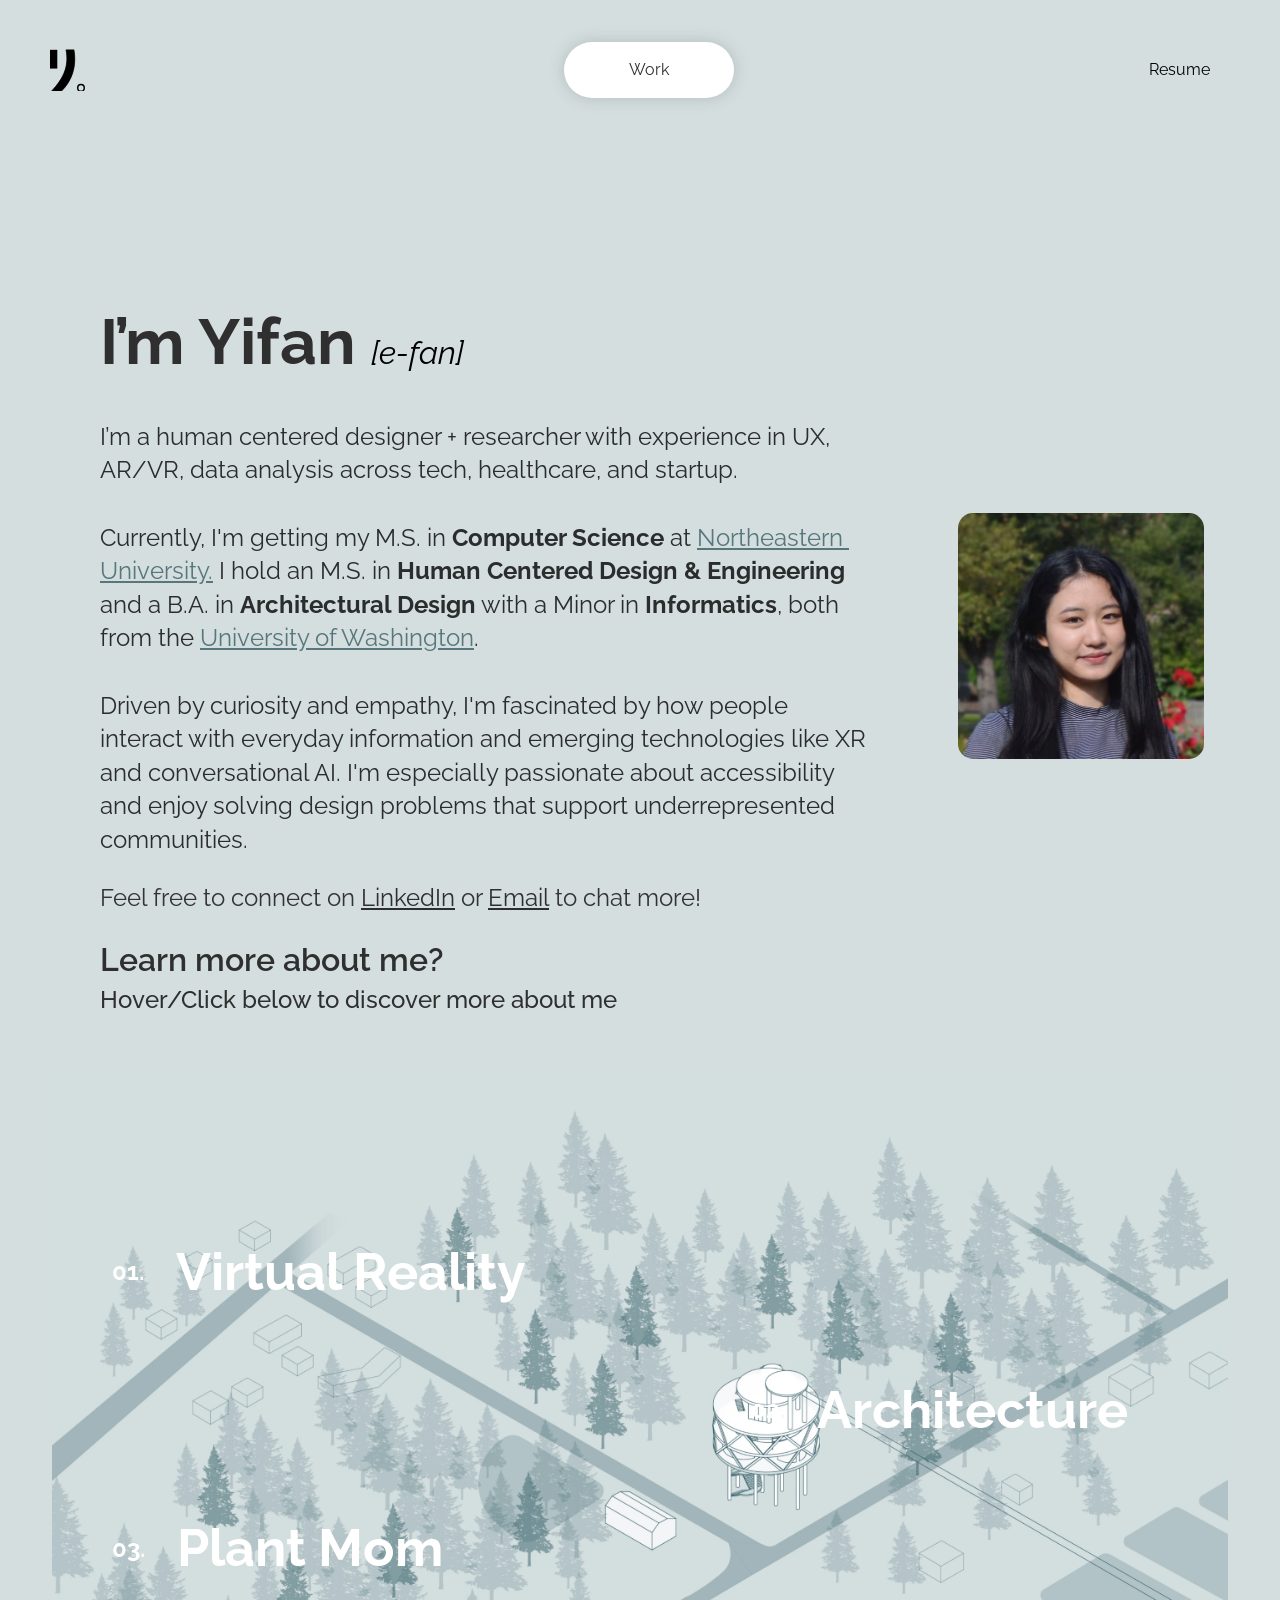
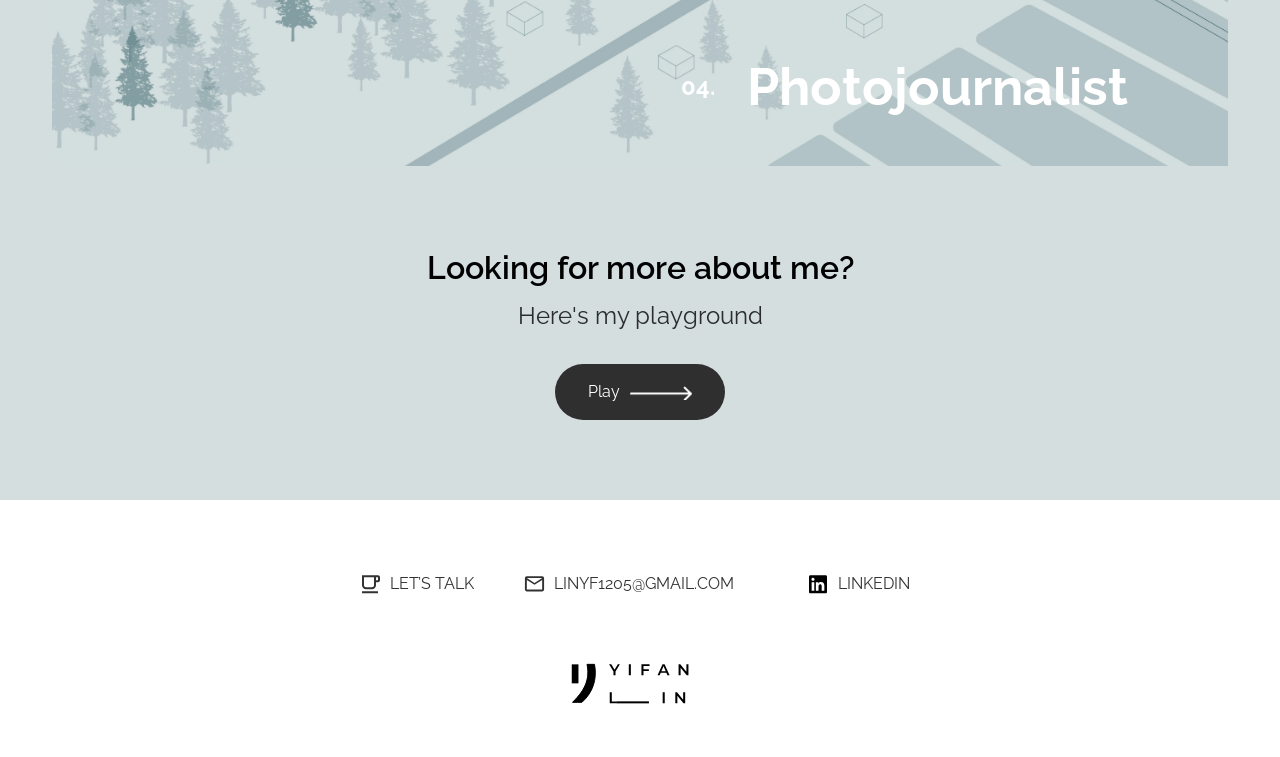
==== about-me/index.html @ cd0c2e3c "Prepare portfolio for GitHub Pages" ====
<!DOCTYPE html><html lang="en"><head><meta charset="utf-8"/><meta name="description" content="About Yifan Lin, a human centered designer and researcher working across UX, AR/VR, and data analysis."/><title>About Me</title><meta content="About Me" property="og:title"/><meta content="About Me" name="twitter:title"/><meta content="width=device-width, initial-scale=1" name="viewport"/><link href="../assets/css/portfolio.css" rel="stylesheet"/>
<link href="../site.css" rel="stylesheet"/><link href="https://fonts.googleapis.com/css2?family=Raleway:wght@300;400;500;600;700;800&amp;family=Roboto:wght@300;400;500;700&amp;display=swap" rel="stylesheet"/><link rel="preconnect" href="https://fonts.googleapis.com"/><link rel="preconnect" href="https://fonts.gstatic.com" crossorigin/><link href="../assets/64f9a5094c0ef83f96128c89_Y_LOGO.webp" rel="shortcut icon" type="image/x-icon"/><link href="../assets/64f9a54ee02b05b13fe72a64_Y_LOGO_256x256.webp" rel="apple-touch-icon"/></head><body class="body-about-me"><div class="about-me---green"><div data-collapse="medium" role="banner" class="navbar-about-me w-nav"><div class="navbarcontainer-6 w-container"><div class="navbar-content-5"><a aboutme="" href="../" class="logo-link w-inline-block"><img width="48" height="58" alt="" src="../assets/64ebe89e82865eba714292a4_Vectors-Wrapper.svg" loading="lazy" class="about-me-logo"/></a><a href="../" class="link-block-4 w-inline-block"><div class="frame-107"><div class="frame-108"><div class="nav-bar-18">Work</div></div></div></a><div class="frame-109"><nav role="navigation" class="navbar-menu-7 w-nav-menu"><a href="../assets/67c9f34c71b7f6e28f238df1_UXD_Yifan%20Lin_Resume.pdf" target="_blank" class="nav-bar-7 w-nav-link"><div class="nav-bar-19">Resume</div></a></nav></div></div><div class="menu-button-3 w-nav-button" role="button" tabindex="0" aria-label="Toggle navigation" aria-expanded="false"><div class="icon w-icon-nav-menu"></div></div></div></div><div class="hero-section-5"><div class="container-9"><div class="_2-columns-9"><div class="column-23"><div class="heading-1">I’m Yifan <span class="quotes">[e-fan]</span></div><div class="heading-3">I’m a human centered designer + researcher with experience in UX, AR/VR, data analysis across tech, healthcare, and startup.<br/><br/>Currently, I&#x27;m getting my M.S. in <strong>Computer Science</strong> at <a href="https://www.khoury.northeastern.edu/" target="_blank" class="link university-link">Northeastern University.</a> I hold an M.S. in <strong>Human Centered Design &amp; Engineering</strong> and a B.A. in <strong>Architectural Design</strong> with a Minor in <strong>Informatics</strong>, both from the <a href="https://www.hcde.washington.edu/" target="_blank" class="link">University of Washington</a>. 
<br/>Driven by curiosity and empathy, I&#x27;m fascinated by how people interact with everyday information and emerging technologies like XR and conversational AI. I&#x27;m especially passionate about accessibility and enjoy solving design problems that support underrepresented communities.</div><div class="text-block-4">Feel free to connect on <a href="https://linkedin.com/in/linyifan" target="_blank" class="about-link">LinkedIn</a> or <a href="mailto:linyf1205@gmail.com" class="about-link">Email</a> to chat more!</div><div class="frame-110"><div class="heading-2">Learn more about me?</div><div class="text-10">Hover/Click below to discover more about me</div></div></div><img src="../assets/65d5eaf7c1f3f04f7484edc4_IMG_9746.webp" loading="lazy" width="331" height="331" alt="" srcset="../assets/65d5eaf7c1f3f04f7484edc4_IMG_9746-p-500.webp 500w, ../assets/65d5eaf7c1f3f04f7484edc4_IMG_9746-p-800.webp 800w, ../assets/65d5eaf7c1f3f04f7484edc4_IMG_9746.webp 962w" sizes="(max-width: 479px) 100vw, 331px" class="img_2866-5-1"/></div></div></div><div class="w-layout-blockcontainer about-me-map w-container"><div class="about-me-tree-bg"><div class="cta_component"><a href="../assets/64ffd690ebc41eeb72575435_smallvr.gif" id="w-node-_8823f308-08c4-b073-3240-29f8a6e6ccab-518aeafa" class="lightbox-link w-inline-block" target="_blank" rel="noopener"><div class="cta_link-text-small">01<span class="text-color-red">.</span></div><h2 class="cta_link-text">Virtual Reality</h2><div class="cta_link-image-wrapper clickable-off"><img src="../assets/64ffd690ebc41eeb72575435_smallvr.gif" loading="eager" alt="" class="cta_link-image"/></div></a><a id="w-node-_45501fff-e629-6563-f654-cb6fb6aebcaf-518aeafa" href="https://onedrawingchallenge.secure-platform.com/a/gallery/rounds/41/details/19331" target="_blank" class="cta_link-block w-inline-block"><div class="cta_link-text-small">02<span class="text-color-red">.</span></div><h2 class="cta_link-text">Architecture</h2><div class="cta_link-image-wrapper clickable-off"><img src="../assets/64ffe1aec1ed15f956752e50_Screen%20Shot%202022-02-18%20at%205.01.55%20AM.webp" loading="eager" width="800" sizes="(max-width: 767px) 100vw, (max-width: 991px) 728px, 800px" alt="" srcset="../assets/64ffe1aec1ed15f956752e50_Screen%20Shot%202022-02-18%20at%205.01.55%20AM-p-500.webp 500w, ../assets/64ffe1aec1ed15f956752e50_Screen%20Shot%202022-02-18%20at%205.01.55%20AM-p-800.webp 800w, ../assets/64ffe1aec1ed15f956752e50_Screen%20Shot%202022-02-18%20at%205.01.55%20AM-p-1080.webp 1080w, ../assets/64ffe1aec1ed15f956752e50_Screen%20Shot%202022-02-18%20at%205.01.55%20AM-p-1600.webp 1600w, ../assets/64ffe1aec1ed15f956752e50_Screen%20Shot%202022-02-18%20at%205.01.55%20AM-p-2000.webp 2000w, ../assets/64ffe1aec1ed15f956752e50_Screen%20Shot%202022-02-18%20at%205.01.55%20AM-p-2600.webp 2600w, ../assets/64ffe1aec1ed15f956752e50_Screen%20Shot%202022-02-18%20at%205.01.55%20AM.webp 2790w" class="cta_link-image"/></div></a><a href="../assets/64ffdf9bb59674f0a709128c_IMG_9020.webp" id="w-node-b349dc4d-cf89-dd9e-e6f2-d9e9ad537fea-518aeafa" class="lightbox-link w-inline-block" target="_blank" rel="noopener"><div class="cta_link-text-small">03<span class="text-color-red">.</span></div><h2 class="cta_link-text">Plant Mom</h2><div class="cta_link-image-wrapper clickable-off"><img src="../assets/64ffe0e2efaa1fc9928c4b21_IMG_9020.webp" loading="eager" width="600" sizes="(max-width: 767px) 100vw, 600px" alt="" srcset="../assets/64ffe0e2efaa1fc9928c4b21_IMG_9020-p-500.webp 500w, ../assets/64ffe0e2efaa1fc9928c4b21_IMG_9020-p-800.webp 800w, ../assets/64ffe0e2efaa1fc9928c4b21_IMG_9020-p-1080.webp 1080w, ../assets/64ffe0e2efaa1fc9928c4b21_IMG_9020.webp 1086w" class="cta_link-image"/></div></a><a id="w-node-_45501fff-e629-6563-f654-cb6fb6aebcc1-518aeafa" href="https://www.dailyuw.com/image_3ad8f29e-95ba-11eb-ade6-17fcb3d812e6.html" target="_blank" class="cta_link-block w-inline-block"><div class="cta_link-text-small">04<span class="text-color-red">.</span></div><h2 class="cta_link-text">Photojournalist</h2><div class="cta_link-image-wrapper clickable-off"><img src="../assets/64ffe5ac1cb26c8b2ae9ec4e_daily%20photo%202.webp" loading="eager" width="600" sizes="(max-width: 767px) 100vw, 600px" alt="" srcset="../assets/64ffe5ac1cb26c8b2ae9ec4e_daily%20photo%202-p-500.webp 500w, ../assets/64ffe5ac1cb26c8b2ae9ec4e_daily%20photo%202-p-800.webp 800w, ../assets/64ffe5ac1cb26c8b2ae9ec4e_daily%20photo%202-p-1080.webp 1080w, ../assets/64ffe5ac1cb26c8b2ae9ec4e_daily%20photo%202.webp 1100w" class="cta_link-image"/></div></a><div class="cta_hover-css w-embed"><style>

/* Prevents hover states from being used on Tablet & Mobile */
@media only screen and (min-width: 992px) {

/* Makes all text inside component black. 
Change the color of the text here, instead of on Webflow for this to work */
.cta_component a {
	color: #ffffff;
}

/* Makes all text inside component grey on hover.
Change the color of the text here, instead of on Webflow for this to work */
.cta_component:hover a {
	color: #c4c4c4;
}

/* Makes text inside link block black on hover.
Change the color of the text here, instead of on Webflow for this to work */
.cta_component:hover a:hover {
	color: #ffffff;
}

}

</style></div></div></div></div><div class="explore-4"><div class="exploremore-column"><div class="heading-2-explore"><div class="exploremore-column moveup-text"><span class="heading-2-explore">Looking for more about me?
</span><span class="heading-3">Here&#x27;s my playground</span></div></div></div><a href="../play/" class="playwork-link w-inline-block"><div class="frame-75 moveup-text"><div class="nav-bar-8">Play</div><img src="../assets/64ec61a36655dce9e0ce12b2_Arrow-9-2.webp" loading="lazy" width="62" height="14.7619047164917" alt="" class="arrow-9-2"/></div></a></div></div><div class="footer"><div class="_2-columns-3"><div class="column-5"><a href="https://linkedin.com/in/linyifan" target="_blank" class="lets-talk-link w-inline-block"><div class="frame-28"><img src="../assets/64ebe8a3620be5bd803b1869_Vectors-Wrapper.svg" loading="lazy" width="24" height="24" alt="" class="vectors-wrapper-4"/><div class="nav-bar-5">LET’S TALK</div></div></a></div><div class="column-6"><a href="mailto:linyf1205@gmail.com" class="email-link w-inline-block"><div class="frame-28"><img src="../assets/64ebe8a4803f104e4a681150_Vectors-Wrapper.svg" loading="lazy" width="24" height="24" alt="" class="vectors-wrapper-4"/><div class="nav-bar-5">LINYF1205@GMAIL.COM</div></div></a></div><div class="column-7"><a href="https://linkedin.com/in/linyifan" target="_blank" class="linkedin-link w-inline-block"><div class="frame-30"><img src="../assets/64ebe8a4256f5c34703fa2f7_Vectors-Wrapper.svg" loading="lazy" width="24" height="24" alt="" class="vectors-wrapper-4"/><div class="nav-bar-5">LINKEDIN</div></div></a></div></div><div class="div-block-2"><img src="../assets/64ebe8a55052b71c352c5f48_Vectors-Wrapper.svg" loading="lazy" width="139" height="52" alt="" class="vectors-wrapper-5"/></div></div><script src="../site.js" defer></script></body></html>
---- assets/css/portfolio.css ----
html {
  -webkit-text-size-adjust: 100%;
  -ms-text-size-adjust: 100%;
  font-family: sans-serif;
}

body {
  margin: 0;
}

article, aside, details, figcaption, figure, footer, header, hgroup, main, menu, nav, section, summary {
  display: block;
}

audio, canvas, progress, video {
  vertical-align: baseline;
  display: inline-block;
}

audio:not([controls]) {
  height: 0;
  display: none;
}

[hidden], template {
  display: none;
}

a {
  background-color: #0000;
}

a:active, a:hover {
  outline: 0;
}

abbr[title] {
  border-bottom: 1px dotted;
}

b, strong {
  font-weight: bold;
}

dfn {
  font-style: italic;
}

h1 {
  margin: .67em 0;
  font-size: 2em;
}

mark {
  color: #000;
  background: #ff0;
}

small {
  font-size: 80%;
}

sub, sup {
  vertical-align: baseline;
  font-size: 75%;
  line-height: 0;
  position: relative;
}

sup {
  top: -.5em;
}

sub {
  bottom: -.25em;
}

img {
  border: 0;
}

svg:not(:root) {
  overflow: hidden;
}

hr {
  box-sizing: content-box;
  height: 0;
}

pre {
  overflow: auto;
}

code, kbd, pre, samp {
  font-family: monospace;
  font-size: 1em;
}

button, input, optgroup, select, textarea {
  color: inherit;
  font: inherit;
  margin: 0;
}

button {
  overflow: visible;
}

button, select {
  text-transform: none;
}

button, html input[type="button"], input[type="reset"] {
  -webkit-appearance: button;
  cursor: pointer;
}

button[disabled], html input[disabled] {
  cursor: default;
}

button::-moz-focus-inner, input::-moz-focus-inner {
  border: 0;
  padding: 0;
}

input {
  line-height: normal;
}

input[type="checkbox"], input[type="radio"] {
  box-sizing: border-box;
  padding: 0;
}

input[type="number"]::-webkit-inner-spin-button, input[type="number"]::-webkit-outer-spin-button {
  height: auto;
}

input[type="search"] {
  -webkit-appearance: none;
}

input[type="search"]::-webkit-search-cancel-button, input[type="search"]::-webkit-search-decoration {
  -webkit-appearance: none;
}

legend {
  border: 0;
  padding: 0;
}

textarea {
  overflow: auto;
}

optgroup {
  font-weight: bold;
}

table {
  border-collapse: collapse;
  border-spacing: 0;
}

td, th {
  padding: 0;
}

@font-face {
  font-family: webflow-icons;
  src: url("[data-uri]") format("truetype");
  font-weight: normal;
  font-style: normal;
}

[class^="w-icon-"], [class*=" w-icon-"] {
  speak: none;
  font-variant: normal;
  text-transform: none;
  -webkit-font-smoothing: antialiased;
  -moz-osx-font-smoothing: grayscale;
  font-style: normal;
  font-weight: normal;
  line-height: 1;
  font-family: webflow-icons !important;
}

.w-icon-slider-right:before {
  content: "";
}

.w-icon-slider-left:before {
  content: "";
}

.w-icon-nav-menu:before {
  content: "";
}

.w-icon-arrow-down:before, .w-icon-dropdown-toggle:before {
  content: "";
}

.w-icon-file-upload-remove:before {
  content: "";
}

.w-icon-file-upload-icon:before {
  content: "";
}

* {
  box-sizing: border-box;
}

html {
  height: 100%;
}

body {
  color: #333;
  background-color: #fff;
  min-height: 100%;
  margin: 0;
  font-family: Arial, sans-serif;
  font-size: 14px;
  line-height: 20px;
}

img {
  vertical-align: middle;
  max-width: 100%;
  display: inline-block;
}

html.w-mod-touch * {
  background-attachment: scroll !important;
}

.w-block {
  display: block;
}

.w-inline-block {
  max-width: 100%;
  display: inline-block;
}

.w-clearfix:before, .w-clearfix:after {
  content: " ";
  grid-area: 1 / 1 / 2 / 2;
  display: table;
}

.w-clearfix:after {
  clear: both;
}

.w-hidden {
  display: none;
}

.w-button {
  color: #fff;
  line-height: inherit;
  cursor: pointer;
  background-color: #3898ec;
  border: 0;
  border-radius: 0;
  padding: 9px 15px;
  text-decoration: none;
  display: inline-block;
}

input.w-button {
  -webkit-appearance: button;
}

html[data-w-dynpage] [data-w-cloak] {
  color: #0000 !important;
}

.w-code-block {
  margin: unset;
}

pre.w-code-block code {
  all: inherit;
}

.w-optimization {
  display: contents;
}

.w-webflow-badge, .w-webflow-badge > img {
  box-sizing: unset;
  width: unset;
  height: unset;
  max-height: unset;
  max-width: unset;
  min-height: unset;
  min-width: unset;
  margin: unset;
  padding: unset;
  float: unset;
  clear: unset;
  border: unset;
  border-radius: unset;
  background: unset;
  background-image: unset;
  background-position: unset;
  background-size: unset;
  background-repeat: unset;
  background-origin: unset;
  background-clip: unset;
  background-attachment: unset;
  background-color: unset;
  box-shadow: unset;
  transform: unset;
  direction: unset;
  font-family: unset;
  font-weight: unset;
  color: unset;
  font-size: unset;
  line-height: unset;
  font-style: unset;
  font-variant: unset;
  text-align: unset;
  letter-spacing: unset;
  -webkit-text-decoration: unset;
  text-decoration: unset;
  text-indent: unset;
  text-transform: unset;
  list-style-type: unset;
  text-shadow: unset;
  vertical-align: unset;
  cursor: unset;
  white-space: unset;
  word-break: unset;
  word-spacing: unset;
  word-wrap: unset;
  transition: unset;
}

.w-webflow-badge {
  white-space: nowrap;
  cursor: pointer;
  box-shadow: 0 0 0 1px #0000001a, 0 1px 3px #0000001a;
  visibility: visible !important;
  opacity: 1 !important;
  z-index: 2147483647 !important;
  color: #aaadb0 !important;
  overflow: unset !important;
  background-color: #fff !important;
  border-radius: 3px !important;
  width: auto !important;
  height: auto !important;
  margin: 0 !important;
  padding: 6px !important;
  font-size: 12px !important;
  line-height: 14px !important;
  text-decoration: none !important;
  display: inline-block !important;
  position: fixed !important;
  inset: auto 12px 12px auto !important;
  transform: none !important;
}

.w-webflow-badge > img {
  position: unset;
  visibility: unset !important;
  opacity: 1 !important;
  vertical-align: middle !important;
  display: inline-block !important;
}

h1, h2, h3, h4, h5, h6 {
  margin-bottom: 10px;
  font-weight: bold;
}

h1 {
  margin-top: 20px;
  font-size: 38px;
  line-height: 44px;
}

h2 {
  margin-top: 20px;
  font-size: 32px;
  line-height: 36px;
}

h3 {
  margin-top: 20px;
  font-size: 24px;
  line-height: 30px;
}

h4 {
  margin-top: 10px;
  font-size: 18px;
  line-height: 24px;
}

h5 {
  margin-top: 10px;
  font-size: 14px;
  line-height: 20px;
}

h6 {
  margin-top: 10px;
  font-size: 12px;
  line-height: 18px;
}

p {
  margin-top: 0;
  margin-bottom: 10px;
}

blockquote {
  border-left: 5px solid #e2e2e2;
  margin: 0 0 10px;
  padding: 10px 20px;
  font-size: 18px;
  line-height: 22px;
}

figure {
  margin: 0 0 10px;
}

figcaption {
  text-align: center;
  margin-top: 5px;
}

ul, ol {
  margin-top: 0;
  margin-bottom: 10px;
  padding-left: 40px;
}

.w-list-unstyled {
  padding-left: 0;
  list-style: none;
}

.w-embed:before, .w-embed:after {
  content: " ";
  grid-area: 1 / 1 / 2 / 2;
  display: table;
}

.w-embed:after {
  clear: both;
}

.w-video {
  width: 100%;
  padding: 0;
  position: relative;
}

.w-video iframe, .w-video object, .w-video embed {
  border: none;
  width: 100%;
  height: 100%;
  position: absolute;
  top: 0;
  left: 0;
}

fieldset {
  border: 0;
  margin: 0;
  padding: 0;
}

button, [type="button"], [type="reset"] {
  cursor: pointer;
  -webkit-appearance: button;
  border: 0;
}

.w-form {
  margin: 0 0 15px;
}

.w-form-done {
  text-align: center;
  background-color: #ddd;
  padding: 20px;
  display: none;
}

.w-form-fail {
  background-color: #ffdede;
  margin-top: 10px;
  padding: 10px;
  display: none;
}

label {
  margin-bottom: 5px;
  font-weight: bold;
  display: block;
}

.w-input, .w-select {
  color: #333;
  vertical-align: middle;
  background-color: #fff;
  border: 1px solid #ccc;
  width: 100%;
  height: 38px;
  margin-bottom: 10px;
  padding: 8px 12px;
  font-size: 14px;
  line-height: 1.42857;
  display: block;
}

.w-input::placeholder, .w-select::placeholder {
  color: #999;
}

.w-input:focus, .w-select:focus {
  border-color: #3898ec;
  outline: 0;
}

.w-input[disabled], .w-select[disabled], .w-input[readonly], .w-select[readonly], fieldset[disabled] .w-input, fieldset[disabled] .w-select {
  cursor: not-allowed;
}

.w-input[disabled]:not(.w-input-disabled), .w-select[disabled]:not(.w-input-disabled), .w-input[readonly], .w-select[readonly], fieldset[disabled]:not(.w-input-disabled) .w-input, fieldset[disabled]:not(.w-input-disabled) .w-select {
  background-color: #eee;
}

textarea.w-input, textarea.w-select {
  height: auto;
}

.w-select {
  background-color: #f3f3f3;
}

.w-select[multiple] {
  height: auto;
}

.w-form-label {
  cursor: pointer;
  margin-bottom: 0;
  font-weight: normal;
  display: inline-block;
}

.w-radio {
  margin-bottom: 5px;
  padding-left: 20px;
  display: block;
}

.w-radio:before, .w-radio:after {
  content: " ";
  grid-area: 1 / 1 / 2 / 2;
  display: table;
}

.w-radio:after {
  clear: both;
}

.w-radio-input {
  float: left;
  margin: 3px 0 0 -20px;
  line-height: normal;
}

.w-file-upload {
  margin-bottom: 10px;
  display: block;
}

.w-file-upload-input {
  opacity: 0;
  z-index: -100;
  width: .1px;
  height: .1px;
  position: absolute;
  overflow: hidden;
}

.w-file-upload-default, .w-file-upload-uploading, .w-file-upload-success {
  color: #333;
  display: inline-block;
}

.w-file-upload-error {
  margin-top: 10px;
  display: block;
}

.w-file-upload-default.w-hidden, .w-file-upload-uploading.w-hidden, .w-file-upload-error.w-hidden, .w-file-upload-success.w-hidden {
  display: none;
}

.w-file-upload-uploading-btn {
  cursor: pointer;
  background-color: #fafafa;
  border: 1px solid #ccc;
  margin: 0;
  padding: 8px 12px;
  font-size: 14px;
  font-weight: normal;
  display: flex;
}

.w-file-upload-file {
  background-color: #fafafa;
  border: 1px solid #ccc;
  flex-grow: 1;
  justify-content: space-between;
  margin: 0;
  padding: 8px 9px 8px 11px;
  display: flex;
}

.w-file-upload-file-name {
  font-size: 14px;
  font-weight: normal;
  display: block;
}

.w-file-remove-link {
  cursor: pointer;
  width: auto;
  height: auto;
  margin-top: 3px;
  margin-left: 10px;
  padding: 3px;
  display: block;
}

.w-icon-file-upload-remove {
  margin: auto;
  font-size: 10px;
}

.w-file-upload-error-msg {
  color: #ea384c;
  padding: 2px 0;
  display: inline-block;
}

.w-file-upload-info {
  padding: 0 12px;
  line-height: 38px;
  display: inline-block;
}

.w-file-upload-label {
  cursor: pointer;
  background-color: #fafafa;
  border: 1px solid #ccc;
  margin: 0;
  padding: 8px 12px;
  font-size: 14px;
  font-weight: normal;
  display: inline-block;
}

.w-icon-file-upload-icon, .w-icon-file-upload-uploading {
  width: 20px;
  margin-right: 8px;
  display: inline-block;
}

.w-icon-file-upload-uploading {
  height: 20px;
}

.w-container {
  max-width: 940px;
  margin-left: auto;
  margin-right: auto;
}

.w-container:before, .w-container:after {
  content: " ";
  grid-area: 1 / 1 / 2 / 2;
  display: table;
}

.w-container:after {
  clear: both;
}

.w-container .w-row {
  margin-left: -10px;
  margin-right: -10px;
}

.w-row:before, .w-row:after {
  content: " ";
  grid-area: 1 / 1 / 2 / 2;
  display: table;
}

.w-row:after {
  clear: both;
}

.w-row .w-row {
  margin-left: 0;
  margin-right: 0;
}

.w-col {
  float: left;
  width: 100%;
  min-height: 1px;
  padding-left: 10px;
  padding-right: 10px;
  position: relative;
}

.w-col .w-col {
  padding-left: 0;
  padding-right: 0;
}

.w-col-1 {
  width: 8.33333%;
}

.w-col-2 {
  width: 16.6667%;
}

.w-col-3 {
  width: 25%;
}

.w-col-4 {
  width: 33.3333%;
}

.w-col-5 {
  width: 41.6667%;
}

.w-col-6 {
  width: 50%;
}

.w-col-7 {
  width: 58.3333%;
}

.w-col-8 {
  width: 66.6667%;
}

.w-col-9 {
  width: 75%;
}

.w-col-10 {
  width: 83.3333%;
}

.w-col-11 {
  width: 91.6667%;
}

.w-col-12 {
  width: 100%;
}

.w-hidden-main {
  display: none !important;
}

@media screen and (max-width: 991px) {
  .w-container {
    max-width: 728px;
  }

  .w-hidden-main {
    display: inherit !important;
  }

  .w-hidden-medium {
    display: none !important;
  }

  .w-col-medium-1 {
    width: 8.33333%;
  }

  .w-col-medium-2 {
    width: 16.6667%;
  }

  .w-col-medium-3 {
    width: 25%;
  }

  .w-col-medium-4 {
    width: 33.3333%;
  }

  .w-col-medium-5 {
    width: 41.6667%;
  }

  .w-col-medium-6 {
    width: 50%;
  }

  .w-col-medium-7 {
    width: 58.3333%;
  }

  .w-col-medium-8 {
    width: 66.6667%;
  }

  .w-col-medium-9 {
    width: 75%;
  }

  .w-col-medium-10 {
    width: 83.3333%;
  }

  .w-col-medium-11 {
    width: 91.6667%;
  }

  .w-col-medium-12 {
    width: 100%;
  }

  .w-col-stack {
    width: 100%;
    left: auto;
    right: auto;
  }
}

@media screen and (max-width: 767px) {
  .w-hidden-main, .w-hidden-medium {
    display: inherit !important;
  }

  .w-hidden-small {
    display: none !important;
  }

  .w-row, .w-container .w-row {
    margin-left: 0;
    margin-right: 0;
  }

  .w-col {
    width: 100%;
    left: auto;
    right: auto;
  }

  .w-col-small-1 {
    width: 8.33333%;
  }

  .w-col-small-2 {
    width: 16.6667%;
  }

  .w-col-small-3 {
    width: 25%;
  }

  .w-col-small-4 {
    width: 33.3333%;
  }

  .w-col-small-5 {
    width: 41.6667%;
  }

  .w-col-small-6 {
    width: 50%;
  }

  .w-col-small-7 {
    width: 58.3333%;
  }

  .w-col-small-8 {
    width: 66.6667%;
  }

  .w-col-small-9 {
    width: 75%;
  }

  .w-col-small-10 {
    width: 83.3333%;
  }

  .w-col-small-11 {
    width: 91.6667%;
  }

  .w-col-small-12 {
    width: 100%;
  }
}

@media screen and (max-width: 479px) {
  .w-container {
    max-width: none;
  }

  .w-hidden-main, .w-hidden-medium, .w-hidden-small {
    display: inherit !important;
  }

  .w-hidden-tiny {
    display: none !important;
  }

  .w-col {
    width: 100%;
  }

  .w-col-tiny-1 {
    width: 8.33333%;
  }

  .w-col-tiny-2 {
    width: 16.6667%;
  }

  .w-col-tiny-3 {
    width: 25%;
  }

  .w-col-tiny-4 {
    width: 33.3333%;
  }

  .w-col-tiny-5 {
    width: 41.6667%;
  }

  .w-col-tiny-6 {
    width: 50%;
  }

  .w-col-tiny-7 {
    width: 58.3333%;
  }

  .w-col-tiny-8 {
    width: 66.6667%;
  }

  .w-col-tiny-9 {
    width: 75%;
  }

  .w-col-tiny-10 {
    width: 83.3333%;
  }

  .w-col-tiny-11 {
    width: 91.6667%;
  }

  .w-col-tiny-12 {
    width: 100%;
  }
}

.w-widget {
  position: relative;
}

.w-widget-map {
  width: 100%;
  height: 400px;
}

.w-widget-map label {
  width: auto;
  display: inline;
}

.w-widget-map img {
  max-width: inherit;
}

.w-widget-map .gm-style-iw {
  text-align: center;
}

.w-widget-map .gm-style-iw > button {
  display: none !important;
}

.w-widget-twitter {
  overflow: hidden;
}

.w-widget-twitter-count-shim {
  vertical-align: top;
  text-align: center;
  background: #fff;
  border: 1px solid #758696;
  border-radius: 3px;
  width: 28px;
  height: 20px;
  display: inline-block;
  position: relative;
}

.w-widget-twitter-count-shim * {
  pointer-events: none;
  -webkit-user-select: none;
  user-select: none;
}

.w-widget-twitter-count-shim .w-widget-twitter-count-inner {
  text-align: center;
  color: #999;
  font-family: serif;
  font-size: 15px;
  line-height: 12px;
  position: relative;
}

.w-widget-twitter-count-shim .w-widget-twitter-count-clear {
  display: block;
  position: relative;
}

.w-widget-twitter-count-shim.w--large {
  width: 36px;
  height: 28px;
}

.w-widget-twitter-count-shim.w--large .w-widget-twitter-count-inner {
  font-size: 18px;
  line-height: 18px;
}

.w-widget-twitter-count-shim:not(.w--vertical) {
  margin-left: 5px;
  margin-right: 8px;
}

.w-widget-twitter-count-shim:not(.w--vertical).w--large {
  margin-left: 6px;
}

.w-widget-twitter-count-shim:not(.w--vertical):before, .w-widget-twitter-count-shim:not(.w--vertical):after {
  content: " ";
  pointer-events: none;
  border: solid #0000;
  width: 0;
  height: 0;
  position: absolute;
  top: 50%;
  left: 0;
}

.w-widget-twitter-count-shim:not(.w--vertical):before {
  border-width: 4px;
  border-color: #75869600 #5d6c7b #75869600 #75869600;
  margin-top: -4px;
  margin-left: -9px;
}

.w-widget-twitter-count-shim:not(.w--vertical).w--large:before {
  border-width: 5px;
  margin-top: -5px;
  margin-left: -10px;
}

.w-widget-twitter-count-shim:not(.w--vertical):after {
  border-width: 4px;
  border-color: #fff0 #fff #fff0 #fff0;
  margin-top: -4px;
  margin-left: -8px;
}

.w-widget-twitter-count-shim:not(.w--vertical).w--large:after {
  border-width: 5px;
  margin-top: -5px;
  margin-left: -9px;
}

.w-widget-twitter-count-shim.w--vertical {
  width: 61px;
  height: 33px;
  margin-bottom: 8px;
}

.w-widget-twitter-count-shim.w--vertical:before, .w-widget-twitter-count-shim.w--vertical:after {
  content: " ";
  pointer-events: none;
  border: solid #0000;
  width: 0;
  height: 0;
  position: absolute;
  top: 100%;
  left: 50%;
}

.w-widget-twitter-count-shim.w--vertical:before {
  border-width: 5px;
  border-color: #5d6c7b #75869600 #75869600;
  margin-left: -5px;
}

.w-widget-twitter-count-shim.w--vertical:after {
  border-width: 4px;
  border-color: #fff #fff0 #fff0;
  margin-left: -4px;
}

.w-widget-twitter-count-shim.w--vertical .w-widget-twitter-count-inner {
  font-size: 18px;
  line-height: 22px;
}

.w-widget-twitter-count-shim.w--vertical.w--large {
  width: 76px;
}

.w-background-video {
  color: #fff;
  height: 500px;
  position: relative;
  overflow: hidden;
}

.w-background-video > video {
  object-fit: cover;
  z-index: -100;
  background-position: 50%;
  background-size: cover;
  width: 100%;
  height: 100%;
  margin: auto;
  position: absolute;
  inset: -100%;
}

.w-background-video > video::-webkit-media-controls-start-playback-button {
  -webkit-appearance: none;
  display: none !important;
}

.w-background-video--control {
  background-color: #0000;
  padding: 0;
  position: absolute;
  bottom: 1em;
  right: 1em;
}

.w-background-video--control > [hidden] {
  display: none !important;
}

.w-slider {
  text-align: center;
  clear: both;
  -webkit-tap-highlight-color: #0000;
  tap-highlight-color: #0000;
  background: #ddd;
  height: 300px;
  position: relative;
}

.w-slider-mask {
  z-index: 1;
  white-space: nowrap;
  height: 100%;
  display: block;
  position: relative;
  left: 0;
  right: 0;
  overflow: hidden;
}

.w-slide {
  vertical-align: top;
  white-space: normal;
  text-align: left;
  width: 100%;
  height: 100%;
  display: inline-block;
  position: relative;
}

.w-slider-nav {
  z-index: 2;
  text-align: center;
  -webkit-tap-highlight-color: #0000;
  tap-highlight-color: #0000;
  height: 40px;
  margin: auto;
  padding-top: 10px;
  position: absolute;
  inset: auto 0 0;
}

.w-slider-nav.w-round > div {
  border-radius: 100%;
}

.w-slider-nav.w-num > div {
  font-size: inherit;
  line-height: inherit;
  width: auto;
  height: auto;
  padding: .2em .5em;
}

.w-slider-nav.w-shadow > div {
  box-shadow: 0 0 3px #3336;
}

.w-slider-nav-invert {
  color: #fff;
}

.w-slider-nav-invert > div {
  background-color: #2226;
}

.w-slider-nav-invert > div.w-active {
  background-color: #222;
}

.w-slider-dot {
  cursor: pointer;
  background-color: #fff6;
  width: 1em;
  height: 1em;
  margin: 0 3px .5em;
  transition: background-color .1s, color .1s;
  display: inline-block;
  position: relative;
}

.w-slider-dot.w-active {
  background-color: #fff;
}

.w-slider-dot:focus {
  outline: none;
  box-shadow: 0 0 0 2px #fff;
}

.w-slider-dot:focus.w-active {
  box-shadow: none;
}

.w-slider-arrow-left, .w-slider-arrow-right {
  cursor: pointer;
  color: #fff;
  -webkit-tap-highlight-color: #0000;
  tap-highlight-color: #0000;
  -webkit-user-select: none;
  user-select: none;
  width: 80px;
  margin: auto;
  font-size: 40px;
  position: absolute;
  inset: 0;
  overflow: hidden;
}

.w-slider-arrow-left [class^="w-icon-"], .w-slider-arrow-right [class^="w-icon-"], .w-slider-arrow-left [class*=" w-icon-"], .w-slider-arrow-right [class*=" w-icon-"] {
  position: absolute;
}

.w-slider-arrow-left:focus, .w-slider-arrow-right:focus {
  outline: 0;
}

.w-slider-arrow-left {
  z-index: 3;
  right: auto;
}

.w-slider-arrow-right {
  z-index: 4;
  left: auto;
}

.w-icon-slider-left, .w-icon-slider-right {
  width: 1em;
  height: 1em;
  margin: auto;
  inset: 0;
}

.w-slider-aria-label {
  clip: rect(0 0 0 0);
  border: 0;
  width: 1px;
  height: 1px;
  margin: -1px;
  padding: 0;
  position: absolute;
  overflow: hidden;
}

.w-slider-force-show {
  display: block !important;
}

.w-dropdown {
  text-align: left;
  z-index: 900;
  margin-left: auto;
  margin-right: auto;
  display: inline-block;
  position: relative;
}

.w-dropdown-btn, .w-dropdown-toggle, .w-dropdown-link {
  vertical-align: top;
  color: #222;
  text-align: left;
  white-space: nowrap;
  margin-left: auto;
  margin-right: auto;
  padding: 20px;
  text-decoration: none;
  position: relative;
}

.w-dropdown-toggle {
  -webkit-user-select: none;
  user-select: none;
  cursor: pointer;
  padding-right: 40px;
  display: inline-block;
}

.w-dropdown-toggle:focus {
  outline: 0;
}

.w-icon-dropdown-toggle {
  width: 1em;
  height: 1em;
  margin: auto 20px auto auto;
  position: absolute;
  top: 0;
  bottom: 0;
  right: 0;
}

.w-dropdown-list {
  background: #ddd;
  min-width: 100%;
  display: none;
  position: absolute;
}

.w-dropdown-list.w--open {
  display: block;
}

.w-dropdown-link {
  color: #222;
  padding: 10px 20px;
  display: block;
}

.w-dropdown-link.w--current {
  color: #0082f3;
}

.w-dropdown-link:focus {
  outline: 0;
}

@media screen and (max-width: 767px) {
  .w-nav-brand {
    padding-left: 10px;
  }
}

.w-lightbox-backdrop {
  cursor: auto;
  letter-spacing: normal;
  text-indent: 0;
  text-shadow: none;
  text-transform: none;
  visibility: visible;
  white-space: normal;
  word-break: normal;
  word-spacing: normal;
  word-wrap: normal;
  color: #fff;
  text-align: center;
  z-index: 2000;
  opacity: 0;
  -webkit-user-select: none;
  -moz-user-select: none;
  -webkit-tap-highlight-color: transparent;
  background: #000000e6;
  outline: 0;
  font-family: Helvetica Neue, Helvetica, Ubuntu, Segoe UI, Verdana, sans-serif;
  font-size: 17px;
  font-style: normal;
  font-weight: 300;
  line-height: 1.2;
  list-style: disc;
  position: fixed;
  inset: 0;
  -webkit-transform: translate(0);
}

.w-lightbox-backdrop, .w-lightbox-container {
  -webkit-overflow-scrolling: touch;
  height: 100%;
  overflow: auto;
}

.w-lightbox-content {
  height: 100vh;
  position: relative;
  overflow: hidden;
}

.w-lightbox-view {
  opacity: 0;
  width: 100vw;
  height: 100vh;
  position: absolute;
}

.w-lightbox-view:before {
  content: "";
  height: 100vh;
}

.w-lightbox-group, .w-lightbox-group .w-lightbox-view, .w-lightbox-group .w-lightbox-view:before {
  height: 86vh;
}

.w-lightbox-frame, .w-lightbox-view:before {
  vertical-align: middle;
  display: inline-block;
}

.w-lightbox-figure {
  margin: 0;
  position: relative;
}

.w-lightbox-group .w-lightbox-figure {
  cursor: pointer;
}

.w-lightbox-img {
  width: auto;
  max-width: none;
  height: auto;
}

.w-lightbox-image {
  float: none;
  max-width: 100vw;
  max-height: 100vh;
  display: block;
}

.w-lightbox-group .w-lightbox-image {
  max-height: 86vh;
}

.w-lightbox-caption {
  text-align: left;
  text-overflow: ellipsis;
  white-space: nowrap;
  background: #0006;
  padding: .5em 1em;
  position: absolute;
  bottom: 0;
  left: 0;
  right: 0;
  overflow: hidden;
}

.w-lightbox-embed {
  width: 100%;
  height: 100%;
  position: absolute;
  inset: 0;
}

.w-lightbox-control {
  cursor: pointer;
  background-position: center;
  background-repeat: no-repeat;
  background-size: 24px;
  width: 4em;
  transition: all .3s;
  position: absolute;
  top: 0;
}

.w-lightbox-left {
  background-image: url("[data-uri]");
  display: none;
  bottom: 0;
  left: 0;
}

.w-lightbox-right {
  background-image: url("[data-uri]");
  display: none;
  bottom: 0;
  right: 0;
}

.w-lightbox-close {
  background-image: url("[data-uri]");
  background-size: 18px;
  height: 2.6em;
  right: 0;
}

.w-lightbox-strip {
  white-space: nowrap;
  padding: 0 1vh;
  line-height: 0;
  position: absolute;
  bottom: 0;
  left: 0;
  right: 0;
  overflow: auto hidden;
}

.w-lightbox-item {
  box-sizing: content-box;
  cursor: pointer;
  width: 10vh;
  padding: 2vh 1vh;
  display: inline-block;
  -webkit-transform: translate3d(0, 0, 0);
}

.w-lightbox-active {
  opacity: .3;
}

.w-lightbox-thumbnail {
  background: #222;
  height: 10vh;
  position: relative;
  overflow: hidden;
}

.w-lightbox-thumbnail-image {
  position: absolute;
  top: 0;
  left: 0;
}

.w-lightbox-thumbnail .w-lightbox-tall {
  width: 100%;
  top: 50%;
  transform: translate(0, -50%);
}

.w-lightbox-thumbnail .w-lightbox-wide {
  height: 100%;
  left: 50%;
  transform: translate(-50%);
}

.w-lightbox-spinner {
  box-sizing: border-box;
  border: 5px solid #0006;
  border-radius: 50%;
  width: 40px;
  height: 40px;
  margin-top: -20px;
  margin-left: -20px;
  animation: .8s linear infinite spin;
  position: absolute;
  top: 50%;
  left: 50%;
}

.w-lightbox-spinner:after {
  content: "";
  border: 3px solid #0000;
  border-bottom-color: #fff;
  border-radius: 50%;
  position: absolute;
  inset: -4px;
}

.w-lightbox-hide {
  display: none;
}

.w-lightbox-noscroll {
  overflow: hidden;
}

@media (min-width: 768px) {
  .w-lightbox-content {
    height: 96vh;
    margin-top: 2vh;
  }

  .w-lightbox-view, .w-lightbox-view:before {
    height: 96vh;
  }

  .w-lightbox-group, .w-lightbox-group .w-lightbox-view, .w-lightbox-group .w-lightbox-view:before {
    height: 84vh;
  }

  .w-lightbox-image {
    max-width: 96vw;
    max-height: 96vh;
  }

  .w-lightbox-group .w-lightbox-image {
    max-width: 82.3vw;
    max-height: 84vh;
  }

  .w-lightbox-left, .w-lightbox-right {
    opacity: .5;
    display: block;
  }

  .w-lightbox-close {
    opacity: .8;
  }

  .w-lightbox-control:hover {
    opacity: 1;
  }
}

.w-lightbox-inactive, .w-lightbox-inactive:hover {
  opacity: 0;
}

.w-richtext:before, .w-richtext:after {
  content: " ";
  grid-area: 1 / 1 / 2 / 2;
  display: table;
}

.w-richtext:after {
  clear: both;
}

.w-richtext[contenteditable="true"]:before, .w-richtext[contenteditable="true"]:after {
  white-space: initial;
}

.w-richtext ol, .w-richtext ul {
  overflow: hidden;
}

.w-richtext .w-richtext-figure-selected.w-richtext-figure-type-video div:after, .w-richtext .w-richtext-figure-selected[data-rt-type="video"] div:after, .w-richtext .w-richtext-figure-selected.w-richtext-figure-type-image div, .w-richtext .w-richtext-figure-selected[data-rt-type="image"] div {
  outline: 2px solid #2895f7;
}

.w-richtext figure.w-richtext-figure-type-video > div:after, .w-richtext figure[data-rt-type="video"] > div:after {
  content: "";
  display: none;
  position: absolute;
  inset: 0;
}

.w-richtext figure {
  max-width: 60%;
  position: relative;
}

.w-richtext figure > div:before {
  cursor: default !important;
}

.w-richtext figure img {
  width: 100%;
}

.w-richtext figure figcaption.w-richtext-figcaption-placeholder {
  opacity: .6;
}

.w-richtext figure div {
  color: #0000;
  font-size: 0;
}

.w-richtext figure.w-richtext-figure-type-image, .w-richtext figure[data-rt-type="image"] {
  display: table;
}

.w-richtext figure.w-richtext-figure-type-image > div, .w-richtext figure[data-rt-type="image"] > div {
  display: inline-block;
}

.w-richtext figure.w-richtext-figure-type-image > figcaption, .w-richtext figure[data-rt-type="image"] > figcaption {
  caption-side: bottom;
  display: table-caption;
}

.w-richtext figure.w-richtext-figure-type-video, .w-richtext figure[data-rt-type="video"] {
  width: 60%;
  height: 0;
}

.w-richtext figure.w-richtext-figure-type-video iframe, .w-richtext figure[data-rt-type="video"] iframe {
  width: 100%;
  height: 100%;
  position: absolute;
  top: 0;
  left: 0;
}

.w-richtext figure.w-richtext-figure-type-video > div, .w-richtext figure[data-rt-type="video"] > div {
  width: 100%;
}

.w-richtext figure.w-richtext-align-center {
  clear: both;
  margin-left: auto;
  margin-right: auto;
}

.w-richtext figure.w-richtext-align-center.w-richtext-figure-type-image > div, .w-richtext figure.w-richtext-align-center[data-rt-type="image"] > div {
  max-width: 100%;
}

.w-richtext figure.w-richtext-align-normal {
  clear: both;
}

.w-richtext figure.w-richtext-align-fullwidth {
  text-align: center;
  clear: both;
  width: 100%;
  max-width: 100%;
  margin-left: auto;
  margin-right: auto;
  display: block;
}

.w-richtext figure.w-richtext-align-fullwidth > div {
  padding-bottom: inherit;
  display: inline-block;
}

.w-richtext figure.w-richtext-align-fullwidth > figcaption {
  display: block;
}

.w-richtext figure.w-richtext-align-floatleft {
  float: left;
  clear: none;
  margin-right: 15px;
}

.w-richtext figure.w-richtext-align-floatright {
  float: right;
  clear: none;
  margin-left: 15px;
}

.w-nav {
  z-index: 1000;
  background: #ddd;
  position: relative;
}

.w-nav:before, .w-nav:after {
  content: " ";
  grid-area: 1 / 1 / 2 / 2;
  display: table;
}

.w-nav:after {
  clear: both;
}

.w-nav-brand {
  float: left;
  color: #333;
  text-decoration: none;
  position: relative;
}

.w-nav-link {
  vertical-align: top;
  color: #222;
  text-align: left;
  margin-left: auto;
  margin-right: auto;
  padding: 20px;
  text-decoration: none;
  display: inline-block;
  position: relative;
}

.w-nav-link.w--current {
  color: #0082f3;
}

.w-nav-menu {
  float: right;
  position: relative;
}

[data-nav-menu-open] {
  text-align: center;
  background: #c8c8c8;
  min-width: 200px;
  position: absolute;
  top: 100%;
  left: 0;
  right: 0;
  overflow: visible;
  display: block !important;
}

.w--nav-link-open {
  display: block;
  position: relative;
}

.w-nav-overlay {
  width: 100%;
  display: none;
  position: absolute;
  top: 100%;
  left: 0;
  right: 0;
  overflow: hidden;
}

.w-nav-overlay [data-nav-menu-open] {
  top: 0;
}

.w-nav[data-animation="over-left"] .w-nav-overlay {
  width: auto;
}

.w-nav[data-animation="over-left"] .w-nav-overlay, .w-nav[data-animation="over-left"] [data-nav-menu-open] {
  z-index: 1;
  top: 0;
  right: auto;
}

.w-nav[data-animation="over-right"] .w-nav-overlay {
  width: auto;
}

.w-nav[data-animation="over-right"] .w-nav-overlay, .w-nav[data-animation="over-right"] [data-nav-menu-open] {
  z-index: 1;
  top: 0;
  left: auto;
}

.w-nav-button {
  float: right;
  cursor: pointer;
  -webkit-tap-highlight-color: #0000;
  tap-highlight-color: #0000;
  -webkit-user-select: none;
  user-select: none;
  padding: 18px;
  font-size: 24px;
  display: none;
  position: relative;
}

.w-nav-button:focus {
  outline: 0;
}

.w-nav-button.w--open {
  color: #fff;
  background-color: #c8c8c8;
}

.w-nav[data-collapse="all"] .w-nav-menu {
  display: none;
}

.w-nav[data-collapse="all"] .w-nav-button, .w--nav-dropdown-open, .w--nav-dropdown-toggle-open {
  display: block;
}

.w--nav-dropdown-list-open {
  position: static;
}

@media screen and (max-width: 991px) {
  .w-nav[data-collapse="medium"] .w-nav-menu {
    display: none;
  }

  .w-nav[data-collapse="medium"] .w-nav-button {
    display: block;
  }
}

@media screen and (max-width: 767px) {
  .w-nav[data-collapse="small"] .w-nav-menu {
    display: none;
  }

  .w-nav[data-collapse="small"] .w-nav-button {
    display: block;
  }

  .w-nav-brand {
    padding-left: 10px;
  }
}

@media screen and (max-width: 479px) {
  .w-nav[data-collapse="tiny"] .w-nav-menu {
    display: none;
  }

  .w-nav[data-collapse="tiny"] .w-nav-button {
    display: block;
  }
}

.w-tabs {
  position: relative;
}

.w-tabs:before, .w-tabs:after {
  content: " ";
  grid-area: 1 / 1 / 2 / 2;
  display: table;
}

.w-tabs:after {
  clear: both;
}

.w-tab-menu {
  position: relative;
}

.w-tab-link {
  vertical-align: top;
  text-align: left;
  cursor: pointer;
  color: #222;
  background-color: #ddd;
  padding: 9px 30px;
  text-decoration: none;
  display: inline-block;
  position: relative;
}

.w-tab-link.w--current {
  background-color: #c8c8c8;
}

.w-tab-link:focus {
  outline: 0;
}

.w-tab-content {
  display: block;
  position: relative;
  overflow: hidden;
}

.w-tab-pane {
  display: none;
  position: relative;
}

.w--tab-active {
  display: block;
}

@media screen and (max-width: 479px) {
  .w-tab-link {
    display: block;
  }
}

.w-ix-emptyfix:after {
  content: "";
}

@keyframes spin {
  0% {
    transform: rotate(0);
  }

  100% {
    transform: rotate(360deg);
  }
}

.w-dyn-empty {
  background-color: #ddd;
  padding: 10px;
}

.w-dyn-hide, .w-dyn-bind-empty, .w-condition-invisible {
  display: none !important;
}

.wf-layout-layout {
  display: grid;
}

:root {
  --black-text: #2f2f2f;
  --bg-white: #f8f8f8;
  --black: #0003;
  --white-smoke: white;
  --light-blue: #ccebf7;
  --gainsboro: #d4dedf;
  --dim-grey: #6f6f6fb3;
  --white-smoke-2: #f8f8f880;
}

.w-layout-blockcontainer {
  max-width: 940px;
  margin-left: auto;
  margin-right: auto;
  display: block;
}

@media screen and (max-width: 991px) {
  .w-layout-blockcontainer {
    max-width: 728px;
  }
}

@media screen and (max-width: 767px) {
  .w-layout-blockcontainer {
    max-width: none;
  }
}

.body {
  background-color: var(--black-text);
  font-family: Raleway, sans-serif;
}

.heading-1 {
  color: var(--black-text);
  margin-top: 40px;
  margin-bottom: 20px;
  font-family: Raleway, sans-serif;
  font-size: 64px;
  font-weight: 700;
}

.utility-page-wrap {
  justify-content: center;
  align-items: center;
  width: 100vw;
  max-width: 100%;
  height: 100vh;
  max-height: 100%;
  display: flex;
}

.utility-page-content {
  text-align: center;
  flex-direction: column;
  align-items: center;
  width: 30%;
  display: flex;
}

.homepage---white {
  grid-column-gap: 0px;
  grid-row-gap: 0px;
  background-color: #fff;
  flex-direction: column;
  justify-content: flex-start;
  align-items: center;
  width: 100%;
  display: flex;
}

.navbar-content-2 {
  justify-content: space-between;
  align-items: center;
  width: 100%;
  max-width: none;
  display: flex;
}

.nav-bar-3 {
  color: #2f2f2f;
  font-family: Raleway, sans-serif;
  font-size: 16px;
  font-weight: 400;
}

.hero-section {
  grid-column-gap: 0px;
  grid-row-gap: 0px;
  background-color: #f8f8f8;
  flex-direction: column;
  justify-content: flex-start;
  align-items: center;
  width: 100%;
  padding-top: 32px;
  padding-bottom: 32px;
  display: flex;
}

.container-home {
  grid-column-gap: 0px;
  grid-row-gap: 0px;
  flex-direction: column;
  justify-content: flex-start;
  align-items: flex-start;
  width: 100%;
  max-width: 1200px;
  padding-left: 24px;
  padding-right: 24px;
  display: flex;
}

._2-columns-2 {
  grid-column-gap: 24px;
  grid-row-gap: 24px;
  justify-content: flex-start;
  align-items: center;
  width: 100%;
  display: flex;
}

.column-3 {
  grid-column-gap: 24px;
  grid-row-gap: 24px;
  flex-direction: column;
  justify-content: flex-start;
  align-items: flex-start;
  width: 100%;
  height: 261px;
  padding: 24px;
  display: flex;
}

.paragraph-home {
  color: #757575;
  font-family: Roboto, sans-serif;
  font-size: 20px;
  font-weight: 400;
  line-height: 160%;
}

.column-4 {
  grid-column-gap: 24px;
  grid-row-gap: 24px;
  flex-direction: column;
  justify-content: center;
  align-items: center;
  width: 100%;
  padding: 24px;
  display: flex;
}

.picture {
  object-fit: contain;
}

.projects {
  grid-column-gap: 16px;
  grid-row-gap: 16px;
  background-color: #f8f8f8;
  flex-direction: column;
  justify-content: flex-start;
  align-items: flex-start;
  padding: 32px 40px;
  display: flex;
}

.projects.work-dark {
  background-color: #0000;
}

.project-card {
  grid-column-gap: 32px;
  grid-row-gap: 32px;
  justify-content: space-between;
  align-items: center;
  width: 100%;
  max-width: 1440px;
  padding-top: 48px;
  padding-bottom: 48px;
  display: flex;
}

.project-card-title {
  grid-column-gap: 8px;
  grid-row-gap: 8px;
  flex-direction: column;
  justify-content: flex-start;
  align-items: flex-start;
  width: 550px;
  padding-bottom: 16px;
  display: flex;
}

.project-card-tags {
  grid-column-gap: 24px;
  grid-row-gap: 24px;
  flex: 0 auto;
  justify-content: flex-start;
  align-items: flex-end;
  display: flex;
}

.tag {
  grid-column-gap: 10px;
  grid-row-gap: 10px;
  border: 1px solid #000;
  border-radius: 50px;
  flex: 0 auto;
  justify-content: center;
  align-items: center;
  padding: 8px;
  display: flex;
}

.vectors-wrapper-2 {
  grid-column-gap: 0px;
  grid-row-gap: 0px;
  box-shadow: 13px 11px 15px 8px var(--black);
  object-fit: cover;
  border-radius: 20px;
  flex: 0 auto;
  justify-content: center;
  align-items: center;
  display: flex;
}

.footer {
  grid-column-gap: 40px;
  grid-row-gap: 40px;
  background-color: var(--white-smoke);
  flex-direction: column;
  justify-content: flex-start;
  align-items: center;
  width: 100%;
  padding: 48px 24px;
  font-family: Raleway, sans-serif;
  display: flex;
}

._2-columns-3 {
  grid-column-gap: 24px;
  grid-row-gap: 24px;
  justify-content: flex-start;
  align-items: flex-start;
  width: 100%;
  height: 69px;
  display: flex;
}

.column-5 {
  grid-column-gap: 24px;
  grid-row-gap: 24px;
  background-color: #fff;
  flex-direction: column;
  justify-content: center;
  align-items: flex-end;
  width: 100%;
  padding: 24px;
  display: flex;
}

.frame-28 {
  grid-column-gap: 8px;
  grid-row-gap: 8px;
  flex: 0 auto;
  justify-content: flex-end;
  align-items: center;
  display: flex;
}

.vectors-wrapper-4 {
  grid-column-gap: 0px;
  grid-row-gap: 0px;
  object-fit: cover;
  justify-content: center;
  align-items: center;
  width: 24px;
  height: 24px;
  display: flex;
}

.nav-bar-5 {
  color: #333;
  text-align: right;
  font-family: Raleway, sans-serif;
  font-size: 16px;
  font-weight: 400;
}

.column-6 {
  grid-column-gap: 24px;
  grid-row-gap: 24px;
  background-color: #fff;
  flex-direction: column;
  justify-content: center;
  align-items: flex-end;
  padding: 24px;
  display: flex;
}

.column-7 {
  grid-column-gap: 24px;
  grid-row-gap: 24px;
  background-color: #fff;
  flex-direction: column;
  justify-content: center;
  align-items: flex-start;
  width: 100%;
  padding: 24px;
  display: flex;
}

.frame-30 {
  grid-column-gap: 8px;
  grid-row-gap: 8px;
  flex: 0 auto;
  justify-content: flex-start;
  align-items: center;
  display: flex;
}

.vectors-wrapper-5 {
  grid-column-gap: 0px;
  grid-row-gap: 0px;
  object-fit: cover;
  justify-content: center;
  align-items: center;
  width: 139px;
  height: 52px;
  display: flex;
}

.body-2 {
  background-color: var(--bg-white);
}

.work-section {
  background-color: var(--bg-white);
  flex-direction: column;
  align-items: center;
  width: 100%;
  display: flex;
}

.work-section.work-dark {
  background-color: #0000;
}

.navbar-home {
  grid-column-gap: 0px;
  grid-row-gap: 0px;
  background-color: #f8f8f8;
  justify-content: center;
  align-items: flex-start;
  width: 100%;
  padding-left: 24px;
  padding-right: 24px;
  display: flex;
}

.navbarcontainer-3 {
  grid-column-gap: 0px;
  grid-row-gap: 0px;
  justify-content: center;
  align-items: center;
  width: 100%;
  max-width: 1200px;
  padding-top: 40px;
  padding-bottom: 40px;
  display: flex;
}

.navbar-content-3 {
  justify-content: space-between;
  align-items: center;
  width: 100%;
  max-width: 1180px;
  display: flex;
}

.vectors-wrapper-6 {
  grid-column-gap: 0px;
  grid-row-gap: 0px;
  object-fit: contain;
  justify-content: center;
  align-items: center;
  width: 35px;
  height: 42px;
  display: flex;
}

.frame-35 {
  grid-column-gap: 10px;
  grid-row-gap: 10px;
  background-color: #f8f8f8;
  border-radius: 45px;
  justify-content: center;
  align-items: center;
  width: 170px;
  height: 56px;
  padding: 10px;
  display: flex;
  box-shadow: 0 0 15px #6f6f6f4d;
}

.frame-36 {
  grid-column-gap: 10px;
  grid-row-gap: 10px;
  background-color: #fff;
  border-radius: 45px;
  justify-content: center;
  align-items: center;
  width: 70px;
  height: 42px;
  padding: 10px 5px;
  display: flex;
  box-shadow: 0 0 15px #6f6f6f4d;
}

.text-3 {
  color: #2f2f2f;
  font-family: Raleway, sans-serif;
  font-size: 16px;
  font-weight: 600;
}

.frame-37 {
  grid-column-gap: 10px;
  grid-row-gap: 10px;
  border-radius: 45px;
  justify-content: center;
  align-items: center;
  width: 70px;
  height: 42px;
  padding: 10px 5px;
  display: flex;
}

.nav-bar-6 {
  color: #2f2f2f;
  font-family: Raleway, sans-serif;
  font-size: 16px;
  font-weight: 400;
}

.frame-38 {
  grid-column-gap: 24px;
  grid-row-gap: 24px;
  justify-content: flex-start;
  align-items: center;
  width: 164px;
  display: flex;
}

.navbar-menu-3 {
  grid-column-gap: 32px;
  grid-row-gap: 32px;
  flex: 0 auto;
  justify-content: flex-start;
  align-items: center;
  display: flex;
}

.navbar-link-3 {
  grid-column-gap: 0px;
  grid-row-gap: 0px;
  flex: 0 auto;
  justify-content: flex-start;
  align-items: flex-start;
  padding: 24px 12px;
  display: flex;
}

.nav-bar-7 {
  color: #000;
  font-family: Raleway, sans-serif;
  font-size: 16px;
  font-weight: 400;
}

.project-card-textbox {
  grid-column-gap: 16px;
  grid-row-gap: 16px;
  flex-direction: column;
  justify-content: flex-start;
  align-items: flex-start;
  margin-right: 40px;
  display: flex;
}

.paragraph-home-work {
  color: #000c;
  font-family: Roboto, sans-serif;
  font-size: 20px;
  font-weight: 400;
  line-height: 160%;
}

.tag-6 {
  grid-column-gap: 10px;
  grid-row-gap: 10px;
  border: 1px solid #000;
  border-radius: 50px;
  flex: 0 auto;
  justify-content: center;
  align-items: center;
  padding: 8px;
  display: flex;
}

.explore-home {
  grid-column-gap: 20px;
  grid-row-gap: 20px;
  background-color: #f8f8f8;
  justify-content: center;
  align-items: center;
  width: 100%;
  padding-top: 80px;
  padding-bottom: 80px;
  display: flex;
}

.container-5 {
  grid-column-gap: 24px;
  grid-row-gap: 24px;
  flex-direction: column;
  justify-content: center;
  align-items: center;
  width: 100%;
  max-width: 1200px;
  padding: 24px;
  display: flex;
}

.moveup-text {
  grid-column-gap: 24px;
  grid-row-gap: 24px;
  flex: 0 auto;
  justify-content: center;
  align-items: center;
  display: flex;
}

.frame-75 {
  grid-column-gap: 10px;
  grid-row-gap: 10px;
  background-color: #2f2f2f;
  border-radius: 45px;
  justify-content: center;
  align-items: center;
  width: 170px;
  height: 56px;
  padding: 10px;
  display: flex;
  box-shadow: 0 0 15px #6f6f6f4d;
}

.frame-75.moveup-text {
  box-shadow: none;
}

.nav-bar-8 {
  color: #fff;
  font-family: Raleway, sans-serif;
  font-size: 16px;
  font-weight: 400;
}

.arrow-9-2 {
  object-fit: cover;
}

.navbar-home-dark {
  grid-column-gap: 0px;
  grid-row-gap: 0px;
  background-color: var(--black-text);
  justify-content: center;
  align-items: flex-start;
  width: 100%;
  padding-left: 24px;
  padding-right: 24px;
  display: flex;
}

.navbarcontainer-4 {
  grid-column-gap: 0px;
  grid-row-gap: 0px;
  justify-content: center;
  align-items: center;
  width: 100%;
  max-width: 1200px;
  padding-top: 40px;
  padding-bottom: 40px;
  display: flex;
}

.navbar-content-4 {
  justify-content: space-between;
  align-items: center;
  width: 100%;
  max-width: 1200px;
  display: flex;
}

.vectors-wrapper-18 {
  grid-column-gap: 0px;
  grid-row-gap: 0px;
  object-fit: contain;
  justify-content: center;
  align-items: center;
  width: 50.2321px;
  height: 58px;
  display: flex;
}

.frame-79 {
  grid-column-gap: 10px;
  grid-row-gap: 10px;
  background-color: #353535;
  border-radius: 45px;
  justify-content: center;
  align-items: center;
  width: 170px;
  height: 56px;
  padding: 10px;
  display: flex;
  box-shadow: 0 0 10px #6f6f6fb3;
}

.frame-80 {
  grid-column-gap: 10px;
  grid-row-gap: 10px;
  border: 0 #0000;
  border-radius: 45px;
  justify-content: center;
  align-items: center;
  width: 70px;
  height: 42px;
  padding: 10px 5px;
  display: flex;
}

.nav-bar-9 {
  color: #f8f8f8;
  font-family: Raleway, sans-serif;
  font-size: 16px;
  font-weight: 400;
}

.frame-81 {
  grid-column-gap: 10px;
  grid-row-gap: 10px;
  background-color: #fff;
  border-radius: 45px;
  justify-content: center;
  align-items: center;
  width: 70px;
  height: 42px;
  padding: 10px 5px;
  display: flex;
  box-shadow: 0 0 7px #f5f5f5;
}

.text-4 {
  color: #2f2f2f;
  font-family: Raleway, sans-serif;
  font-size: 16px;
  font-weight: 600;
}

.frame-82 {
  grid-column-gap: 24px;
  grid-row-gap: 24px;
  justify-content: flex-start;
  align-items: center;
  width: 164px;
  display: flex;
}

.navbar-menu-4 {
  grid-column-gap: 32px;
  grid-row-gap: 32px;
  flex: 0 auto;
  justify-content: flex-start;
  align-items: center;
  display: flex;
}

.nav-bar-10 {
  color: #fff;
  font-family: Raleway, sans-serif;
  font-size: 16px;
  font-weight: 400;
}

.paragraph-11 {
  color: #fff;
  font-family: Roboto, sans-serif;
  font-size: 20px;
  font-weight: 400;
  line-height: 160%;
}

.image-8 {
  object-fit: cover;
}

.project-card-dark {
  grid-column-gap: 32px;
  grid-row-gap: 32px;
  justify-content: space-between;
  align-items: center;
  width: 100%;
  max-width: 1220px;
  padding-top: 48px;
  padding-bottom: 48px;
  display: flex;
}

.frame-83 {
  grid-column-gap: 16px;
  grid-row-gap: 16px;
  flex-direction: column;
  justify-content: flex-start;
  align-items: flex-start;
  display: flex;
}

.frame-84 {
  grid-column-gap: 8px;
  grid-row-gap: 8px;
  flex-direction: column;
  justify-content: flex-start;
  align-items: flex-start;
  padding-bottom: 16px;
  display: flex;
}

.heading-17 {
  color: #fff;
  font-family: Raleway, sans-serif;
  font-size: 32px;
  font-weight: 600;
  line-height: 140%;
}

.frame-85 {
  grid-column-gap: 24px;
  grid-row-gap: 24px;
  flex: 0 auto;
  justify-content: flex-start;
  align-items: flex-end;
  display: flex;
}

.tag-8 {
  grid-column-gap: 10px;
  grid-row-gap: 10px;
  border: 1px solid #fff;
  border-radius: 50px;
  flex: 0 auto;
  justify-content: center;
  align-items: center;
  padding: 8px;
  display: flex;
}

.vectors-wrapper-19 {
  grid-column-gap: 0px;
  grid-row-gap: 0px;
  background-color: var(--bg-white);
  object-fit: cover;
  border-radius: 20px;
  flex: 0 auto;
  justify-content: center;
  align-items: center;
  display: flex;
  box-shadow: 0 0 10px 5px #00000063;
}

.vectors-wrapper-19.atari-frame {
  object-fit: contain;
}

.vectors-wrapper-19.museum {
  background-color: var(--bg-white);
  object-fit: cover;
}

.vectors-wrapper-19.hackathon {
  object-fit: contain;
}

.heading-18 {
  color: #fff;
  font-size: 32px;
  font-weight: 400;
  line-height: 140%;
}

.footer-dark {
  grid-column-gap: 40px;
  grid-row-gap: 40px;
  background-color: #fff;
  flex-direction: column;
  justify-content: flex-start;
  align-items: center;
  width: 100%;
  padding: 48px 24px;
  display: flex;
}

._2-columns-5 {
  grid-column-gap: 24px;
  grid-row-gap: 24px;
  justify-content: flex-start;
  align-items: flex-start;
  width: 100%;
  height: 100%;
  display: flex;
}

.column-10 {
  grid-column-gap: 24px;
  grid-row-gap: 24px;
  background-color: #fff;
  flex-direction: column;
  justify-content: center;
  align-items: flex-end;
  width: 100%;
  padding: 24px;
  display: flex;
}

.frame-88 {
  grid-column-gap: 8px;
  grid-row-gap: 8px;
  flex: 0 auto;
  justify-content: flex-end;
  align-items: center;
  display: flex;
}

.vectors-wrapper-21 {
  grid-column-gap: 0px;
  grid-row-gap: 0px;
  object-fit: cover;
  justify-content: center;
  align-items: center;
  width: 24px;
  height: 24px;
  display: flex;
}

.nav-bar-12 {
  color: #333;
  text-align: right;
  font-family: Raleway, sans-serif;
  font-size: 16px;
  font-weight: 400;
}

.column-11 {
  grid-column-gap: 24px;
  grid-row-gap: 24px;
  background-color: #fff;
  flex-direction: column;
  justify-content: center;
  align-items: flex-end;
  padding: 24px;
  display: flex;
}

.column-12 {
  grid-column-gap: 24px;
  grid-row-gap: 24px;
  background-color: #fff;
  flex-direction: column;
  justify-content: center;
  align-items: flex-start;
  width: 100%;
  padding: 24px;
  display: flex;
}

.frame-89 {
  grid-column-gap: 8px;
  grid-row-gap: 8px;
  flex: 0 auto;
  justify-content: flex-start;
  align-items: center;
  display: flex;
}

.vectors-wrapper-22 {
  grid-column-gap: 0px;
  grid-row-gap: 0px;
  object-fit: cover;
  justify-content: center;
  align-items: center;
  width: 139px;
  height: 52px;
  display: flex;
}

.heading-19 {
  color: #fff;
  font-family: Raleway, sans-serif;
  font-size: 32px;
  font-weight: 400;
  line-height: 140%;
}

.explore-dark {
  grid-column-gap: 20px;
  grid-row-gap: 20px;
  background-color: #2f2f2f;
  justify-content: center;
  align-items: center;
  width: 100%;
  padding-top: 80px;
  padding-bottom: 80px;
  display: flex;
}

.container-7 {
  grid-column-gap: 24px;
  grid-row-gap: 24px;
  flex-direction: column;
  justify-content: center;
  align-items: center;
  width: 100%;
  max-width: 1200px;
  padding: 24px;
  display: flex;
}

.heading-20 {
  color: #fff;
  font-family: Raleway, sans-serif;
  font-size: 32px;
  font-weight: 600;
  line-height: 140%;
}

.heading-21 {
  color: #fff;
  font-family: Raleway, sans-serif;
  font-size: 24px;
  font-weight: 400;
  line-height: 140%;
}

.frame-91 {
  grid-column-gap: 10px;
  grid-row-gap: 10px;
  background-color: #fff;
  border-radius: 45px;
  justify-content: center;
  align-items: center;
  width: 170px;
  height: 56px;
  padding: 10px;
  text-decoration: none;
  display: flex;
  box-shadow: 0 0 7px #f5f5f5;
}

.nav-bar-13 {
  color: #2f2f2f;
  font-family: Raleway, sans-serif;
  font-size: 16px;
  font-weight: 400;
  text-decoration: none;
}

.arrow-9-3 {
  object-fit: cover;
}

.link-block, .text-block, .text-block-2, .text-block-3 {
  text-decoration: none;
}

.link-block-3 {
  border: 1px #0000;
  text-decoration: none;
}

.playwork-link {
  text-decoration: none;
}

.utility-page-form {
  flex-direction: column;
  align-items: stretch;
  display: flex;
}

.link-block-work {
  justify-content: center;
  align-items: center;
  max-width: 100%;
  display: flex;
}

.navbarcontainer-5 {
  grid-column-gap: 0px;
  grid-row-gap: 0px;
  justify-content: center;
  align-items: center;
  width: 100%;
  max-width: 1200px;
  padding-top: 40px;
  padding-bottom: 40px;
  display: flex;
}

.nav-bar-14 {
  color: #2f2f2f;
  font-size: 16px;
  font-weight: 400;
}

.frame-92 {
  grid-column-gap: 10px;
  grid-row-gap: 10px;
  background-color: #fff;
  border-radius: 45px;
  justify-content: center;
  align-items: center;
  width: 70px;
  height: 42px;
  padding: 10px 5px;
  display: flex;
  box-shadow: 0 0 15px #6f6f6f4d;
}

.text-5 {
  color: #2f2f2f;
  font-size: 16px;
  font-weight: 600;
}

.frame-93 {
  grid-column-gap: 10px;
  grid-row-gap: 10px;
  background-color: #f8f8f8;
  border-radius: 45px;
  justify-content: center;
  align-items: center;
  width: 170px;
  height: 56px;
  padding: 10px;
  display: flex;
  box-shadow: 0 0 15px #6f6f6f4d;
}

.frame-94 {
  grid-column-gap: 24px;
  grid-row-gap: 24px;
  justify-content: flex-start;
  align-items: center;
  width: 164px;
  display: flex;
}

.navbar-work {
  z-index: 1000;
  grid-column-gap: 0px;
  grid-row-gap: 0px;
  object-fit: fill;
  background-color: #fff;
  justify-content: center;
  align-items: flex-start;
  width: 100%;
  padding-left: 24px;
  padding-right: 24px;
  font-family: Raleway, sans-serif;
  display: flex;
  position: fixed;
  inset: 0% 0% auto;
  overflow: visible;
}

.vectors-wrapper-23 {
  grid-column-gap: 0px;
  grid-row-gap: 0px;
  object-fit: cover;
  justify-content: center;
  align-items: center;
  width: 35px;
  height: 42px;
  display: flex;
}

.nav-bar-15 {
  color: #000;
  font-size: 16px;
  font-weight: 400;
}

.project-hero {
  grid-column-gap: 0px;
  grid-row-gap: 0px;
  flex-direction: column;
  justify-content: flex-start;
  align-items: center;
  width: 100%;
  margin-top: 140px;
  padding-top: 48px;
  padding-bottom: 24px;
  display: flex;
  position: static;
}

.project-container {
  grid-column-gap: -59px;
  grid-row-gap: -59px;
  flex: 0 auto;
  justify-content: center;
  align-items: flex-start;
  padding: 10px;
  display: flex;
}

.light-1 {
  object-fit: cover;
  margin-left: -60px;
}

.project-highligths-col {
  grid-column-gap: 8px;
  grid-row-gap: 8px;
  flex-direction: column;
  justify-content: flex-start;
  align-items: center;
  display: flex;
}

.paragraph-work-summary {
  color: #000;
  text-align: center;
  white-space: pre-wrap;
  word-break: normal;
  font-family: Roboto, sans-serif;
  font-size: 20px;
  font-weight: 400;
  line-height: 160%;
}

.project-summary {
  grid-column-gap: 0px;
  grid-row-gap: 0px;
  flex-direction: column;
  justify-content: flex-start;
  align-items: center;
  width: 100%;
  padding-top: 64px;
  padding-bottom: 64px;
  display: flex;
}

.frame-95 {
  grid-column-gap: 8px;
  grid-row-gap: 8px;
  flex: 0 auto;
  justify-content: flex-start;
  align-items: center;
  display: flex;
}

.heading-2 {
  color: #000;
  margin-bottom: 0;
  font-family: Raleway, sans-serif;
  font-size: 32px;
  font-weight: 600;
  line-height: 140%;
}

.heading-3 {
  color: #000c;
  white-space: pre-wrap;
  flex-flow: row;
  justify-content: flex-start;
  align-self: auto;
  margin-bottom: 0;
  font-family: Raleway, sans-serif;
  font-size: 24px;
  font-weight: 400;
  line-height: 140%;
  display: block;
}

._4-columns {
  grid-column-gap: 24px;
  grid-row-gap: 24px;
  justify-content: flex-start;
  align-items: flex-start;
  width: 100%;
  display: flex;
}

.frame-96 {
  grid-column-gap: 8px;
  grid-row-gap: 8px;
  flex: 0 auto;
  justify-content: center;
  align-items: center;
  display: flex;
}

.column-15 {
  grid-column-gap: 24px;
  grid-row-gap: 24px;
  flex-direction: column;
  justify-content: flex-start;
  align-items: center;
  width: 100%;
  padding: 24px;
  display: flex;
}

.column-16 {
  grid-column-gap: 24px;
  grid-row-gap: 24px;
  flex-direction: column;
  justify-content: flex-start;
  align-items: flex-start;
  padding: 24px;
  display: flex;
}

.vectors-wrapper-24 {
  grid-column-gap: 0px;
  grid-row-gap: 0px;
  object-fit: cover;
  justify-content: center;
  align-items: center;
  width: 30px;
  height: 30px;
  display: flex;
}

.project-container-2 {
  grid-column-gap: 0px;
  grid-row-gap: 0px;
  flex-direction: column;
  justify-content: flex-start;
  align-items: flex-start;
  width: 100%;
  max-width: 1200px;
  display: flex;
}

.overview {
  grid-column-gap: 0px;
  grid-row-gap: 0px;
  flex-direction: column;
  justify-content: flex-start;
  align-items: center;
  width: 100%;
  padding-top: 64px;
  padding-bottom: 64px;
  display: flex;
}

.project-container-3 {
  grid-column-gap: 24px;
  grid-row-gap: 24px;
  flex-direction: column;
  justify-content: flex-start;
  align-items: flex-start;
  width: 100%;
  max-width: 1200px;
  padding: 24px;
  display: flex;
}

.paragraph-work {
  color: #2f2f2f;
  white-space: pre-wrap;
  font-family: Roboto, sans-serif;
  font-size: 20px;
  font-weight: 400;
  line-height: 160%;
  display: inline;
}

.background {
  grid-column-gap: 0px;
  grid-row-gap: 0px;
  background-color: #0000;
  flex-direction: column;
  justify-content: flex-start;
  align-items: center;
  width: 100%;
  padding-top: 64px;
  padding-bottom: 64px;
  display: flex;
}

.project-container-4 {
  grid-column-gap: 24px;
  grid-row-gap: 24px;
  flex-direction: column;
  justify-content: flex-start;
  align-items: flex-start;
  width: 100%;
  max-width: 1200px;
  padding: 24px;
  display: flex;
}

.frame-97 {
  grid-column-gap: 80px;
  grid-row-gap: 80px;
  flex: 0 auto;
  justify-content: center;
  align-items: center;
  padding: 48px 200px;
  display: flex;
}

.vectors-wrapper-25 {
  grid-column-gap: 0px;
  grid-row-gap: 0px;
  object-fit: cover;
  justify-content: center;
  align-items: center;
  width: 105.688px;
  height: 120px;
  display: flex;
}

.vectors-wrapper-26 {
  grid-column-gap: 0px;
  grid-row-gap: 0px;
  object-fit: cover;
  justify-content: center;
  align-items: center;
  width: 24px;
  height: 24px;
  display: flex;
}

.heading-30 {
  color: #2f2f2f;
  font-size: 24px;
  font-weight: 400;
  line-height: 140%;
  position: absolute;
  top: 7px;
  left: 19px;
}

.project-container-5 {
  grid-column-gap: 24px;
  grid-row-gap: 24px;
  flex-direction: column;
  justify-content: flex-start;
  align-items: flex-start;
  width: 100%;
  max-width: 1200px;
  padding: 24px;
  display: flex;
}

.vectors-wrapper-27 {
  grid-column-gap: 0px;
  grid-row-gap: 0px;
  object-fit: cover;
  justify-content: center;
  align-items: center;
  width: 50px;
  height: 50px;
  display: flex;
}

.frame-55 {
  grid-column-gap: 32px;
  grid-row-gap: 32px;
  flex-direction: column;
  justify-content: flex-start;
  align-items: flex-start;
  display: flex;
}

.problem {
  grid-column-gap: 0px;
  grid-row-gap: 0px;
  flex-direction: column;
  justify-content: flex-start;
  align-items: center;
  width: 100%;
  padding-top: 64px;
  padding-bottom: 64px;
  display: flex;
}

.frame-27 {
  grid-column-gap: 48px;
  grid-row-gap: 48px;
  flex: 0 auto;
  justify-content: center;
  align-items: center;
  display: flex;
}

.frame-54 {
  grid-column-gap: 10px;
  grid-row-gap: 10px;
  flex: 0 auto;
  justify-content: flex-start;
  align-items: flex-start;
  display: flex;
  position: relative;
}

.frame-56 {
  grid-column-gap: 24px;
  grid-row-gap: 24px;
  flex-direction: column;
  justify-content: flex-start;
  align-items: flex-start;
  padding-top: 24px;
  padding-bottom: 24px;
  display: flex;
}

.project-container-6 {
  grid-column-gap: 24px;
  grid-row-gap: 24px;
  flex-direction: column;
  justify-content: flex-start;
  align-items: flex-start;
  width: 100%;
  max-width: 1200px;
  padding: 24px;
  display: flex;
}

.hmw {
  grid-column-gap: 0px;
  grid-row-gap: 0px;
  flex-direction: column;
  justify-content: flex-start;
  align-items: center;
  width: 100%;
  padding-top: 64px;
  padding-bottom: 64px;
  display: flex;
}

.hmw.ar {
  background-color: #e3e3e3;
}

.project-container-7 {
  grid-column-gap: 0px;
  grid-row-gap: 0px;
  flex-direction: column;
  justify-content: flex-start;
  align-items: flex-start;
  width: 100%;
  max-width: 1200px;
  padding: 24px;
  display: flex;
}

.heading-hmw {
  margin-top: 20px;
  font-family: Raleway, sans-serif;
  line-height: 50px;
}

.heading-hmw.heading-alexa {
  white-space: pre-wrap;
}

.heading-35 {
  color: #682e76;
  font-size: 64px;
  font-weight: 700;
  line-height: 60px;
}

.heading-36 {
  color: #000;
  font-size: 64px;
  font-weight: 700;
  line-height: 60px;
}

.heading-37 {
  color: #682e76;
  font-size: 32px;
  font-weight: 600;
  line-height: 140%;
}

.column-17 {
  grid-column-gap: 24px;
  grid-row-gap: 24px;
  flex-direction: column;
  justify-content: flex-start;
  align-items: center;
  width: 100%;
  padding-left: 24px;
  padding-right: 24px;
  display: flex;
}

.solution---qr {
  grid-column-gap: 0px;
  grid-row-gap: 0px;
  background-color: #d2c0d6;
  flex-direction: column;
  justify-content: flex-start;
  align-items: center;
  width: 100%;
  padding-top: 64px;
  display: flex;
}

.screen-shot-2023-09-04-at-02-26 {
  object-fit: cover;
  border-radius: 20px;
}

.column-18 {
  grid-column-gap: 24px;
  grid-row-gap: 24px;
  flex-direction: column;
  justify-content: flex-start;
  align-items: center;
  width: 100%;
  padding: 24px;
  display: flex;
}

.project-container-8 {
  grid-column-gap: 0px;
  grid-row-gap: 0px;
  flex-direction: column;
  justify-content: flex-start;
  align-items: flex-start;
  width: 100%;
  max-width: 1200px;
  padding-top: 24px;
  padding-left: 24px;
  padding-right: 24px;
  display: flex;
}

._2-columns-7 {
  grid-column-gap: 24px;
  grid-row-gap: 24px;
  justify-content: center;
  align-items: center;
  width: 100%;
  display: flex;
}

.screen-shot-2023-09-04-at-02-30 {
  object-fit: contain;
  border-top-left-radius: 79px;
  border-top-right-radius: 79px;
  width: 100%;
  max-width: none;
}

.crisis {
  grid-column-gap: 0px;
  grid-row-gap: 0px;
  flex-direction: column;
  justify-content: flex-start;
  align-items: center;
  width: 100%;
  padding-top: 64px;
  padding-bottom: 64px;
  display: flex;
}

.project-container-9 {
  grid-column-gap: 24px;
  grid-row-gap: 24px;
  flex-direction: column;
  justify-content: flex-start;
  align-items: flex-start;
  width: 100%;
  max-width: 1200px;
  padding: 24px;
  display: flex;
}

.frame-98 {
  grid-column-gap: 32px;
  grid-row-gap: 32px;
  flex: 0 auto;
  justify-content: space-around;
  align-items: center;
  padding-top: 24px;
  padding-bottom: 24px;
  display: flex;
}

.moodboard-1 {
  object-fit: cover;
  margin-left: auto;
  margin-right: auto;
}

.vectors-wrapper-28 {
  grid-column-gap: 0px;
  grid-row-gap: 0px;
  object-fit: cover;
  justify-content: center;
  align-items: center;
  width: 100%;
  height: 100%;
  display: flex;
}

.climax {
  grid-column-gap: 0px;
  grid-row-gap: 0px;
  flex-direction: column;
  justify-content: flex-start;
  align-items: center;
  width: 100%;
  padding-top: 64px;
  padding-bottom: 64px;
  display: flex;
}

.project-container-10 {
  grid-column-gap: 24px;
  grid-row-gap: 24px;
  flex-direction: column;
  justify-content: flex-start;
  align-items: flex-start;
  width: 100%;
  max-width: 1200px;
  padding: 24px;
  display: flex;
}

.ipg-user-flow-dia-2 {
  object-fit: cover;
  max-width: 100%;
  margin: 40px auto 0;
}

.project-container-11 {
  grid-column-gap: 24px;
  grid-row-gap: 24px;
  flex-direction: column;
  justify-content: flex-start;
  align-items: center;
  width: 100%;
  max-width: 1200px;
  padding-top: 48px;
  padding-left: 24px;
  padding-right: 24px;
  display: flex;
}

.text-bold {
  color: #2f2f2f;
  font-size: 20px;
  font-weight: 700;
  line-height: 160%;
}

.project-container-12 {
  grid-column-gap: 24px;
  grid-row-gap: 24px;
  flex-direction: column;
  justify-content: flex-start;
  align-items: flex-start;
  width: 100%;
  max-width: 1200px;
  padding: 24px;
  display: flex;
}

.design-decisions {
  grid-column-gap: 0px;
  grid-row-gap: 0px;
  flex-direction: column;
  justify-content: flex-start;
  align-items: center;
  width: 100%;
  padding-top: 64px;
  padding-bottom: 64px;
  display: flex;
}

.frame-99 {
  grid-column-gap: 8px;
  grid-row-gap: 8px;
  flex: 0 auto;
  justify-content: center;
  align-items: center;
  display: flex;
}

.ipg-website-anno-2 {
  text-align: left;
  object-fit: contain;
  width: auto;
  max-width: 80%;
  height: auto;
  margin-left: auto;
  margin-right: auto;
  display: block;
}

.leqvio-screen-num {
  grid-column-gap: 8px;
  grid-row-gap: 8px;
  flex-direction: column;
  justify-content: center;
  align-items: center;
  display: flex;
}

.healthpal---button-interfaces-1 {
  object-fit: contain;
}

.leqvio-screens {
  grid-column-gap: 24px;
  grid-row-gap: 24px;
  justify-content: flex-start;
  align-items: center;
  width: 100%;
  display: flex;
}

.heading-ipg {
  color: #000;
  text-align: center;
  font-family: Raleway, sans-serif;
  font-size: 24px;
  font-weight: 400;
  line-height: 140%;
}

.leqvio-screen-col {
  grid-column-gap: 24px;
  grid-row-gap: 24px;
  flex-direction: column;
  justify-content: flex-start;
  align-items: center;
  padding: 24px;
  display: flex;
}

.project-container-13 {
  grid-column-gap: 24px;
  grid-row-gap: 24px;
  flex-direction: column;
  justify-content: flex-start;
  align-items: flex-start;
  width: 100%;
  max-width: 1200px;
  padding: 24px;
  display: flex;
}

.leqvio-screen-col-2 {
  grid-column-gap: 24px;
  grid-row-gap: 24px;
  flex-direction: column;
  justify-content: flex-start;
  align-items: center;
  width: 100%;
  padding: 24px;
  display: flex;
}

.notes {
  color: #000;
  font-family: Roboto, sans-serif;
  font-size: 16px;
  font-weight: 400;
  line-height: 160%;
}

.quotes-icon-1 {
  object-fit: cover;
}

.author {
  grid-column-gap: 16px;
  grid-row-gap: 16px;
  justify-content: center;
  align-items: center;
  width: 100%;
  display: flex;
}

.leqvio-quotes-content {
  grid-column-gap: 24px;
  grid-row-gap: 24px;
  flex-direction: column;
  justify-content: flex-start;
  align-items: center;
  width: 100%;
  max-width: 960px;
  margin-left: auto;
  margin-right: auto;
  padding-left: 24px;
  padding-right: 24px;
  display: flex;
}

.text-8 {
  grid-column-gap: 4px;
  grid-row-gap: 4px;
  flex-direction: column;
  justify-content: flex-start;
  align-items: flex-start;
  width: 100%;
  max-width: 308px;
  display: flex;
}

.leqvio-quotes {
  grid-column-gap: 80px;
  grid-row-gap: 80px;
  flex-direction: row;
  justify-content: center;
  align-items: center;
  width: 100%;
  max-width: 960px;
  display: flex;
}

.falling-actions {
  grid-column-gap: 0px;
  grid-row-gap: 0px;
  background-color: #fff;
  flex-direction: column;
  justify-content: flex-start;
  align-items: center;
  width: 100%;
  padding: 64px 0;
  display: flex;
}

.quotes {
  color: #000;
  flex-direction: column;
  width: 100%;
  margin-left: 0;
  margin-right: auto;
  font-family: Raleway, sans-serif;
  font-size: 32px;
  font-style: italic;
  font-weight: 400;
  line-height: 140%;
  display: inline;
}

.quotes.ipg-quotes {
  text-align: center;
  display: flex;
}

.reflection {
  grid-column-gap: 0px;
  grid-row-gap: 0px;
  background-color: #d2c0d6;
  flex-direction: column;
  justify-content: flex-start;
  align-items: center;
  width: 100%;
  padding: 64px 0;
  display: flex;
}

.reflection.premera-ref {
  background-color: var(--light-blue);
}

.frame-57 {
  grid-column-gap: 0px;
  grid-row-gap: 0px;
  flex-direction: column;
  justify-content: center;
  align-items: flex-start;
  display: flex;
}

.frame-102 {
  grid-column-gap: 48px;
  grid-row-gap: 48px;
  flex: 0 auto;
  justify-content: center;
  align-items: center;
  display: flex;
}

.frame-103 {
  grid-column-gap: 24px;
  grid-row-gap: 24px;
  flex-direction: column;
  justify-content: flex-start;
  align-items: center;
  width: auto;
  padding: 24px;
  display: flex;
}

.frame-104 {
  grid-column-gap: 32px;
  grid-row-gap: 32px;
  flex-direction: column;
  justify-content: flex-start;
  align-items: flex-start;
  display: flex;
}

.exploremore-work {
  grid-column-gap: 40px;
  grid-row-gap: 40px;
  border-top-right-radius: 100px;
  flex-direction: column;
  justify-content: flex-start;
  align-items: center;
  width: 100%;
  margin-left: auto;
  margin-right: auto;
  padding: 120px 20px;
  display: flex;
}

.exploremore-column {
  grid-column-gap: 8px;
  grid-row-gap: 8px;
  flex-direction: column;
  justify-content: flex-start;
  align-items: center;
  width: 100%;
  display: flex;
}

.frame-105 {
  grid-column-gap: 10px;
  grid-row-gap: 10px;
  background-color: #2f2f2f;
  border-radius: 45px;
  flex: 0 auto;
  justify-content: center;
  align-items: center;
  height: 56px;
  padding: 10px 24px;
  display: flex;
  box-shadow: 0 0 15px #6f6f6f4d;
}

.nav-bar-16 {
  color: #fff;
  font-family: Raleway, sans-serif;
  font-size: 16px;
  font-weight: 400;
}

.frame-106 {
  grid-column-gap: 8px;
  grid-row-gap: 8px;
  flex: 0 auto;
  justify-content: flex-end;
  align-items: center;
  display: flex;
}

.nav-bar-17 {
  color: #333;
  text-align: right;
  font-size: 16px;
  font-weight: 400;
}

.vectors-wrapper-34 {
  grid-column-gap: 0px;
  grid-row-gap: 0px;
  object-fit: cover;
  justify-content: center;
  align-items: center;
  width: 139px;
  height: 52px;
  display: flex;
}

.vectors-wrapper-35 {
  grid-column-gap: 0px;
  grid-row-gap: 0px;
  object-fit: cover;
  justify-content: center;
  align-items: center;
  width: 24px;
  height: 24px;
  display: flex;
}

.column-20 {
  grid-column-gap: 24px;
  grid-row-gap: 24px;
  background-color: #fff;
  flex-direction: column;
  justify-content: center;
  align-items: flex-end;
  width: 100%;
  padding: 24px;
  display: flex;
}

.column-21 {
  grid-column-gap: 24px;
  grid-row-gap: 24px;
  background-color: #fff;
  flex-direction: column;
  justify-content: center;
  align-items: flex-end;
  padding: 24px;
  display: flex;
}

._2-columns-8 {
  grid-column-gap: 24px;
  grid-row-gap: 24px;
  justify-content: flex-start;
  align-items: flex-start;
  width: 100%;
  height: 69px;
  display: flex;
}

.column-22 {
  grid-column-gap: 24px;
  grid-row-gap: 24px;
  background-color: #fff;
  flex-direction: column;
  justify-content: center;
  align-items: flex-start;
  width: 100%;
  padding: 24px;
  display: flex;
}

.heading-1 {
  line-height: 60px;
}

.ipg-icon {
  object-fit: contain;
  width: 50px;
  overflow: visible;
}

.num-icon {
  object-fit: contain;
  width: 50px;
  height: 50px;
  font-family: Roboto, sans-serif;
}

.heading-2-explore {
  color: #000;
  text-align: center;
  font-family: Raleway, sans-serif;
  font-size: 32px;
  font-weight: 600;
  line-height: 140%;
}

.heading-3-explore {
  color: #000c;
  text-align: center;
  white-space: pre-wrap;
  font-family: Raleway, sans-serif;
  font-size: 24px;
  font-weight: 400;
  line-height: 140%;
}

.about-me---green {
  grid-column-gap: 0px;
  grid-row-gap: 0px;
  background-color: var(--gainsboro);
  flex-direction: column;
  justify-content: flex-start;
  align-items: center;
  width: 100%;
  display: flex;
}

.navbar-about-me {
  grid-column-gap: 0px;
  grid-row-gap: 0px;
  background-color: #d4dedf;
  justify-content: center;
  align-items: flex-start;
  width: 100%;
  padding-left: 24px;
  padding-right: 24px;
  display: flex;
}

.navbarcontainer-6 {
  grid-column-gap: 0px;
  grid-row-gap: 0px;
  justify-content: center;
  align-items: center;
  width: 100%;
  max-width: 1200px;
  padding-top: 40px;
  padding-bottom: 40px;
  display: flex;
}

.navbar-content-5 {
  justify-content: space-between;
  align-items: center;
  width: 100%;
  max-width: 1180px;
  display: flex;
}

.about-me-logo {
  grid-column-gap: 0px;
  grid-row-gap: 0px;
  object-fit: cover;
  justify-content: center;
  align-items: center;
  width: 35px;
  height: 42px;
  display: flex;
}

.frame-107 {
  grid-column-gap: 10px;
  grid-row-gap: 10px;
  background-color: #fff;
  border-radius: 45px;
  justify-content: center;
  align-items: center;
  width: 170px;
  height: 56px;
  padding: 10px;
  display: flex;
  box-shadow: 0 0 15px #6f6f6f4d;
}

.frame-108 {
  grid-column-gap: 10px;
  grid-row-gap: 10px;
  border-radius: 45px;
  justify-content: center;
  align-items: center;
  width: 70px;
  height: 42px;
  padding: 10px 5px;
  display: flex;
}

.nav-bar-18 {
  color: #2f2f2f;
  font-family: Raleway, sans-serif;
  font-size: 16px;
  font-weight: 400;
}

.frame-109 {
  grid-column-gap: 24px;
  grid-row-gap: 24px;
  justify-content: flex-start;
  align-items: center;
  width: auto;
  display: flex;
}

.nav-bar-19 {
  color: #000;
  font-family: Raleway, sans-serif;
  font-size: 16px;
  font-weight: 400;
}

.navbar-menu-7 {
  grid-column-gap: 32px;
  grid-row-gap: 32px;
  flex: 0 auto;
  justify-content: flex-start;
  align-items: center;
  font-family: Raleway, sans-serif;
  display: flex;
}

.hero-section-5 {
  grid-column-gap: 0px;
  grid-row-gap: 0px;
  background-color: #d4dedf;
  flex-direction: column;
  justify-content: flex-start;
  align-items: center;
  width: 100%;
  padding-top: 32px;
  padding-bottom: 32px;
  display: flex;
}

.container-9 {
  grid-column-gap: 0px;
  grid-row-gap: 0px;
  background-color: var(--gainsboro);
  flex-direction: column;
  justify-content: flex-start;
  align-items: flex-start;
  width: 100%;
  max-width: 1176px;
  padding-left: 24px;
  padding-right: 24px;
  display: flex;
}

._2-columns-9 {
  grid-column-gap: 24px;
  grid-row-gap: 24px;
  justify-content: flex-start;
  align-items: center;
  width: 100%;
  display: flex;
}

.column-23 {
  grid-column-gap: 24px;
  grid-row-gap: 24px;
  flex-direction: column;
  justify-content: flex-start;
  align-items: flex-start;
  width: 100%;
  padding: 100px 60px 24px 24px;
  display: flex;
}

.heading-3 {
  color: #000c;
  font-family: Raleway, sans-serif;
  font-size: 24px;
  font-weight: 400;
  line-height: 140%;
}

.frame-110 {
  grid-column-gap: 0px;
  grid-row-gap: 0px;
  flex-direction: column;
  justify-content: flex-start;
  align-items: flex-start;
  display: flex;
}

.heading-2 {
  color: #2f2f2f;
  font-family: Raleway, sans-serif;
  font-size: 32px;
  font-weight: 600;
  line-height: 140%;
}

.text-10 {
  color: var(--black-text);
  font-family: Raleway, sans-serif;
  font-size: 24px;
  font-weight: 500;
  line-height: 140%;
}

.img_2866-5-1 {
  object-fit: cover;
  border-radius: 15px;
  max-width: 246px;
  max-height: 246px;
  margin-top: 60px;
}

.about-me-tree-bg {
  grid-column-gap: 0px;
  grid-row-gap: 0px;
  background-color: var(--gainsboro);
  -webkit-text-fill-color: inherit;
  object-fit: scale-down;
  background-image: url("../64ffd31e4b092703d8d7d7be_anxo-01%202.webp");
  background-position: 0 0;
  background-size: cover;
  background-clip: border-box;
  flex-direction: column;
  justify-content: flex-start;
  align-items: center;
  width: 100%;
  height: 100%;
  display: flex;
}

.explore-4 {
  grid-column-gap: 32px;
  grid-row-gap: 32px;
  background-color: var(--gainsboro);
  flex-direction: column;
  justify-content: flex-start;
  align-items: center;
  width: 100%;
  padding: 80px 110px;
  display: flex;
}

.body-about-me {
  background-color: var(--gainsboro);
}

.cta_link-text-small {
  white-space: nowrap;
  margin-right: 2rem;
  font-size: 1.5rem;
  font-weight: 700;
  line-height: 1.4;
}

.text-color-red {
  color: var(--bg-white);
}

.cta_link-image {
  border-radius: 1rem;
}

.cta_component {
  grid-column-gap: 0rem;
  grid-row-gap: 1rem;
  object-fit: contain;
  background-color: #0000;
  border: 1px #0000;
  flex-direction: column;
  grid-template-rows: auto;
  grid-template-columns: 1fr;
  grid-auto-columns: 1fr;
  width: 100%;
  height: 100%;
  margin-top: 140px;
  margin-left: 0;
  margin-right: 0;
  padding-left: 60px;
  padding-right: 100px;
  font-family: Raleway, sans-serif;
  display: grid;
}

.cta_link-block {
  text-align: left;
  overflow-wrap: normal;
  mix-blend-mode: normal;
  border: 1px #000;
  justify-content: flex-start;
  align-items: center;
  padding-top: 2rem;
  padding-bottom: 2rem;
  text-decoration: none;
  transition: all .3s;
  display: flex;
  position: relative;
}

.cta_link-block:hover {
  text-decoration: none;
}

.cta_link-image-wrapper {
  z-index: 1;
  justify-content: center;
  align-items: center;
  width: 50%;
  height: 100vh;
  margin-left: 50%;
  display: none;
  position: fixed;
  inset: 0%;
}

.cta_link-text {
  margin-top: 0;
  margin-bottom: 0;
  font-size: 3.25rem;
  font-weight: 700;
  line-height: 1.2;
}

.about-me-map {
  grid-column-gap: 0px;
  grid-row-gap: 0px;
  background-color: var(--gainsboro);
  flex-direction: column;
  justify-content: flex-start;
  align-items: center;
  width: 100%;
  max-width: 1176px;
  padding-left: 0;
  padding-right: 0;
  display: flex;
}

.lightbox-link {
  align-items: center;
  padding-top: 2em;
  padding-bottom: 2em;
  text-decoration: none;
  display: flex;
}

.linkedin-link, .lets-talk-link, .email-link {
  text-decoration: none;
}

.nav-bar-7-dark {
  color: var(--white-smoke);
  font-family: Raleway, sans-serif;
  font-size: 16px;
  font-weight: 400;
}

.link-block-4 {
  text-decoration: none;
}

.logo-link {
  width: 10%;
}

.project-container-14 {
  grid-column-gap: 0px;
  grid-row-gap: 0px;
  flex-direction: column;
  justify-content: flex-start;
  align-items: center;
  width: 100%;
  max-width: 1200px;
  padding-left: 24px;
  padding-right: 24px;
  display: flex;
}

.modern-thin-frame-realistic-laptop_213110-114-1 {
  object-fit: cover;
}

.project-container-15 {
  grid-column-gap: 0px;
  grid-row-gap: 0px;
  flex-direction: column;
  justify-content: flex-start;
  align-items: flex-start;
  width: 100%;
  max-width: 1200px;
  display: flex;
}

.column {
  grid-column-gap: 24px;
  grid-row-gap: 24px;
  flex-direction: column;
  justify-content: flex-start;
  align-items: flex-start;
  padding: 24px;
  display: flex;
}

._4-columns-2 {
  grid-column-gap: 24px;
  grid-row-gap: 24px;
  justify-content: flex-start;
  align-items: flex-start;
  width: 100%;
  display: flex;
}

.column-27 {
  grid-column-gap: 24px;
  grid-row-gap: 24px;
  flex-direction: column;
  justify-content: flex-start;
  align-items: center;
  width: 100%;
  padding: 24px;
  display: flex;
}

.project-highligths-col-2 {
  grid-column-gap: 8px;
  grid-row-gap: 8px;
  flex-direction: column;
  justify-content: flex-start;
  align-items: center;
  display: flex;
}

.frame-34 {
  grid-column-gap: 8px;
  grid-row-gap: 8px;
  flex: 0 auto;
  justify-content: flex-start;
  align-items: center;
  display: flex;
}

.vectors-wrapper {
  grid-column-gap: 0px;
  grid-row-gap: 0px;
  object-fit: cover;
  justify-content: center;
  align-items: center;
  width: 30px;
  height: 30px;
  display: flex;
}

.frame-115 {
  grid-column-gap: 8px;
  grid-row-gap: 8px;
  flex: 0 auto;
  justify-content: center;
  align-items: center;
  display: flex;
}

.project-container-16 {
  grid-column-gap: 24px;
  grid-row-gap: 24px;
  flex-direction: column;
  justify-content: flex-start;
  align-items: flex-start;
  width: 100%;
  max-width: 1200px;
  padding: 24px;
  display: flex;
}

.paragraph-13 {
  color: #2f2f2f;
  font-family: Roboto, sans-serif;
  font-size: 20px;
  font-weight: 400;
  line-height: 160%;
}

.background-ipg {
  grid-column-gap: 0px;
  grid-row-gap: 0px;
  flex-direction: column;
  justify-content: flex-start;
  align-items: center;
  width: 100%;
  padding-top: 64px;
  padding-bottom: 64px;
  display: flex;
}

.project-container-17 {
  grid-column-gap: 24px;
  grid-row-gap: 24px;
  flex-direction: column;
  justify-content: flex-start;
  align-items: flex-start;
  width: 100%;
  max-width: 1200px;
  padding: 24px;
  display: flex;
}

.heading-58 {
  color: #000;
  font-family: Raleway, sans-serif;
  font-size: 32px;
  font-weight: 600;
  line-height: 140%;
}

.heading-3-columns {
  grid-column-gap: 8px;
  grid-row-gap: 8px;
  flex-direction: column;
  justify-content: flex-start;
  align-items: flex-start;
  width: 100%;
  padding-top: 24px;
  padding-bottom: 24px;
  display: flex;
}

.user-flow {
  grid-column-gap: 24px;
  grid-row-gap: 24px;
  justify-content: flex-start;
  align-items: flex-start;
  width: 100%;
  padding-left: 24px;
  padding-right: 24px;
  display: flex;
}

.frame-116 {
  grid-column-gap: 10px;
  grid-row-gap: 10px;
  justify-content: flex-start;
  align-items: flex-start;
  width: 100%;
  max-width: 1128px;
  height: 190px;
  display: flex;
}

.vectors-wrapper-39 {
  grid-column-gap: 0px;
  grid-row-gap: 0px;
  object-fit: contain;
  flex: 0 auto;
  justify-content: center;
  align-items: center;
  height: 100%;
  display: flex;
}

.frame-117 {
  grid-column-gap: 24px;
  grid-row-gap: 24px;
  flex-direction: column;
  justify-content: flex-start;
  align-items: center;
  padding-top: 24px;
  padding-bottom: 24px;
  padding-left: 48px;
  display: flex;
}

.frame-118 {
  grid-column-gap: 32px;
  grid-row-gap: 32px;
  flex-direction: column;
  justify-content: flex-start;
  align-items: flex-start;
  display: flex;
}

.frame-119 {
  grid-column-gap: 48px;
  grid-row-gap: 48px;
  flex: 0 auto;
  justify-content: center;
  align-items: center;
  display: flex;
}

.frame-120 {
  grid-column-gap: 10px;
  grid-row-gap: 10px;
  flex: 0 auto;
  justify-content: flex-start;
  align-items: flex-start;
  display: flex;
}

.frame-61 {
  grid-column-gap: 10px;
  grid-row-gap: 10px;
  background-color: #ccebf7;
  border-radius: 10px;
  flex-direction: column;
  justify-content: center;
  align-items: center;
  padding: 8px 19px;
  display: flex;
}

.heading-59 {
  color: #000;
  font-family: Raleway, sans-serif;
  font-size: 24px;
  font-weight: 400;
  line-height: 140%;
}

.takes-up-to-4-5-months---which-is-slow-0 {
  color: #000;
  font-family: Roboto, sans-serif;
  font-size: 20px;
  font-weight: 400;
  line-height: 160%;
}

.project-container-18 {
  grid-column-gap: 0px;
  grid-row-gap: 0px;
  flex-direction: column;
  justify-content: flex-start;
  align-items: flex-start;
  width: 100%;
  max-width: 1200px;
  padding: 24px;
  display: flex;
}

.heading-62 {
  color: #000;
  font-family: Raleway, sans-serif;
  font-size: 64px;
  font-weight: 700;
}

.heading-63 {
  color: #3db2e1;
  font-family: Raleway, sans-serif;
  font-size: 64px;
  font-weight: 700;
}

.project-container-19 {
  grid-column-gap: 24px;
  grid-row-gap: 24px;
  flex-direction: column;
  justify-content: flex-start;
  align-items: flex-start;
  width: 100%;
  max-width: 1200px;
  padding: 24px;
  display: flex;
}

.frame-121 {
  grid-column-gap: 24px;
  grid-row-gap: 24px;
  flex-direction: column;
  justify-content: flex-start;
  align-items: flex-start;
  padding-top: 24px;
  padding-bottom: 24px;
  display: flex;
}

.frame-122 {
  grid-column-gap: 32px;
  grid-row-gap: 32px;
  flex-direction: column;
  justify-content: flex-start;
  align-items: flex-start;
  display: flex;
}

.frame-123 {
  grid-column-gap: 48px;
  grid-row-gap: 48px;
  flex: 0 auto;
  justify-content: center;
  align-items: center;
  display: flex;
}

.frame-124 {
  grid-column-gap: 10px;
  grid-row-gap: 10px;
  flex: 0 auto;
  justify-content: flex-start;
  align-items: flex-start;
  display: flex;
  position: relative;
}

.vectors-wrapper-40 {
  grid-column-gap: 0px;
  grid-row-gap: 0px;
  object-fit: contain;
  justify-content: center;
  align-items: center;
  width: 50px;
  height: 50px;
  display: flex;
}

.heading-66 {
  color: #2f2f2f;
  font-family: Raleway, sans-serif;
  font-size: 24px;
  font-weight: 400;
  line-height: 140%;
  position: absolute;
  top: 7px;
  left: 19px;
}

.paragraph {
  color: #000;
  font-family: Roboto, sans-serif;
  font-size: 20px;
  font-weight: 400;
  line-height: 160%;
}

.project-container-20 {
  grid-column-gap: 24px;
  grid-row-gap: 24px;
  flex-direction: column;
  justify-content: flex-start;
  align-items: flex-start;
  width: 100%;
  max-width: 1200px;
  padding: 24px;
  display: flex;
}

.design-decisions-summary {
  grid-column-gap: 0px;
  grid-row-gap: 0px;
  background-color: #ccebf7;
  flex-direction: column;
  justify-content: flex-start;
  align-items: center;
  width: 100%;
  padding-top: 64px;
  padding-bottom: 64px;
  display: flex;
}

.project-container-21 {
  grid-column-gap: 24px;
  grid-row-gap: 24px;
  flex-direction: column;
  justify-content: flex-start;
  align-items: flex-start;
  width: 100%;
  max-width: 1200px;
  padding: 24px;
  display: flex;
}

.column-32 {
  grid-column-gap: 16px;
  grid-row-gap: 16px;
  flex-direction: column;
  justify-content: flex-start;
  align-items: flex-start;
  padding-top: 24px;
  padding-bottom: 24px;
  display: flex;
}

.feature {
  grid-column-gap: 24px;
  grid-row-gap: 24px;
  justify-content: flex-start;
  align-items: center;
  width: 100%;
  display: flex;
}

.quotes-icon-2 {
  object-fit: cover;
}

.dd2 {
  grid-column-gap: 10px;
  grid-row-gap: 10px;
  flex: 0 auto;
  justify-content: flex-start;
  align-items: flex-start;
  display: flex;
  position: relative;
}

.vectors-wrapper-41 {
  grid-column-gap: 0px;
  grid-row-gap: 0px;
  object-fit: cover;
  justify-content: center;
  align-items: center;
  width: 50px;
  height: 50px;
  display: flex;
}

.vectors-wrapper-42 {
  grid-column-gap: 0px;
  grid-row-gap: 0px;
  object-fit: cover;
  justify-content: center;
  align-items: center;
  width: 23.1181px;
  height: 30.625px;
  display: flex;
  position: absolute;
  top: 10px;
  left: 13px;
}

.vectors-wrapper-43 {
  grid-column-gap: 0px;
  grid-row-gap: 0px;
  object-fit: cover;
  justify-content: center;
  align-items: center;
  width: 35px;
  height: 35px;
  display: flex;
  position: absolute;
  top: 8px;
  left: 7.00012px;
}

.design-decisions-2 {
  grid-column-gap: 0px;
  grid-row-gap: 0px;
  flex-direction: column;
  justify-content: flex-start;
  align-items: center;
  width: 100%;
  padding-top: 64px;
  padding-bottom: 64px;
  display: flex;
}

.project-container-22 {
  grid-column-gap: 24px;
  grid-row-gap: 24px;
  flex-direction: column;
  justify-content: flex-start;
  align-items: flex-start;
  width: 100%;
  max-width: 1200px;
  padding: 24px;
  display: flex;
}

.frame-125 {
  grid-column-gap: 8px;
  grid-row-gap: 8px;
  flex: 0 auto;
  justify-content: center;
  align-items: center;
  display: flex;
}

.quotes-icon-3 {
  object-fit: contain;
}

.vectors-wrapper-44 {
  grid-column-gap: 0px;
  grid-row-gap: 0px;
  object-fit: contain;
  justify-content: center;
  align-items: center;
  width: 50px;
  height: 50px;
  display: flex;
}

.vectors-wrapper-45 {
  grid-column-gap: 0px;
  grid-row-gap: 0px;
  object-fit: cover;
  justify-content: center;
  align-items: center;
  width: 23.1181px;
  height: 30.625px;
  display: flex;
  position: absolute;
  top: 10px;
  left: 13px;
}

.heading-72 {
  color: #2f2f2f;
  font-family: Raleway, sans-serif;
  font-size: 24px;
  font-weight: 400;
  line-height: 140%;
  position: absolute;
  top: 7px;
  left: 19px;
}

.project-container-23 {
  grid-column-gap: 24px;
  grid-row-gap: 24px;
  flex-direction: column;
  justify-content: flex-start;
  align-items: flex-start;
  width: 100%;
  max-width: 1200px;
  padding: 24px;
  display: flex;
}

.frame-127 {
  grid-column-gap: 32px;
  grid-row-gap: 32px;
  flex-direction: column;
  justify-content: flex-start;
  align-items: flex-start;
  width: 65%;
  display: flex;
}

.frame-128 {
  grid-column-gap: 48px;
  grid-row-gap: 48px;
  flex: 0 auto;
  justify-content: center;
  align-items: center;
  display: flex;
}

.image-9 {
  object-fit: contain;
  width: 50px;
}

.frame-131 {
  grid-column-gap: 32px;
  grid-row-gap: 32px;
  flex-direction: column;
  justify-content: flex-start;
  align-items: flex-start;
  width: auto;
  display: flex;
}

.frame-132 {
  grid-column-gap: 48px;
  grid-row-gap: 48px;
  flex: 0 auto;
  justify-content: center;
  align-items: center;
  display: flex;
}

.frame-134 {
  grid-column-gap: 0px;
  grid-row-gap: 0px;
  flex-direction: column;
  justify-content: center;
  align-items: flex-start;
  display: flex;
}

.column-next {
  grid-column-gap: 24px;
  grid-row-gap: 24px;
  flex-direction: column;
  justify-content: flex-start;
  align-items: center;
  width: 100%;
  display: flex;
}

.next-project-button {
  grid-column-gap: 10px;
  grid-row-gap: 10px;
  background-color: #2f2f2f;
  border-radius: 45px;
  flex: 0 auto;
  justify-content: center;
  align-items: center;
  height: 56px;
  padding: 10px 24px;
  display: flex;
  box-shadow: 0 0 15px #6f6f6f4d;
}

.nav-bar-20 {
  color: #fff;
  font-family: Raleway, sans-serif;
  font-size: 16px;
  font-weight: 400;
}

.arrow-9-5 {
  object-fit: cover;
}

.image-10 {
  width: 100%;
}

.project-container-25 {
  grid-column-gap: 0px;
  grid-row-gap: 0px;
  flex-direction: column;
  justify-content: flex-start;
  align-items: center;
  width: 100%;
  max-width: 1200px;
  padding-left: 24px;
  padding-right: 24px;
  display: flex;
}

.modern-thin-frame-realistic-laptop_213110-114-2 {
  object-fit: cover;
  border-radius: 20px;
}

.project-container-26 {
  grid-column-gap: 0px;
  grid-row-gap: 0px;
  flex-direction: column;
  justify-content: flex-start;
  align-items: flex-start;
  width: 100%;
  max-width: 1200px;
  display: flex;
}

.column-35 {
  grid-column-gap: 24px;
  grid-row-gap: 24px;
  flex-direction: column;
  justify-content: flex-start;
  align-items: flex-start;
  padding: 24px;
  display: flex;
}

._4-columns-3 {
  grid-column-gap: 24px;
  grid-row-gap: 24px;
  justify-content: flex-start;
  align-items: flex-start;
  width: 100%;
  display: flex;
}

.column-36 {
  grid-column-gap: 24px;
  grid-row-gap: 24px;
  flex-direction: column;
  justify-content: flex-start;
  align-items: center;
  width: 100%;
  padding: 24px;
  display: flex;
}

.project-highligths-col-3 {
  grid-column-gap: 8px;
  grid-row-gap: 8px;
  flex-direction: column;
  justify-content: flex-start;
  align-items: center;
  display: flex;
}

.frame-135 {
  grid-column-gap: 8px;
  grid-row-gap: 8px;
  flex: 0 auto;
  justify-content: flex-start;
  align-items: center;
  display: flex;
}

.vectors-wrapper-46 {
  grid-column-gap: 0px;
  grid-row-gap: 0px;
  object-fit: cover;
  justify-content: center;
  align-items: center;
  width: 30px;
  height: 30px;
  display: flex;
}

.frame-136 {
  grid-column-gap: 8px;
  grid-row-gap: 8px;
  flex: 0 auto;
  justify-content: center;
  align-items: center;
  display: flex;
}

.vectors-wrapper-47 {
  grid-column-gap: 0px;
  grid-row-gap: 0px;
  object-fit: cover;
  justify-content: center;
  align-items: center;
  width: 25px;
  height: 25px;
  display: flex;
}

.project-container-27 {
  grid-column-gap: 24px;
  grid-row-gap: 24px;
  flex-direction: column;
  justify-content: flex-start;
  align-items: flex-start;
  width: 100%;
  max-width: 1200px;
  padding: 24px;
  display: flex;
}

.project-hero-3 {
  grid-column-gap: 0px;
  grid-row-gap: 0px;
  flex-direction: column;
  justify-content: flex-start;
  align-items: center;
  width: 100%;
  padding-top: 48px;
  padding-bottom: 24px;
  display: flex;
}

.project-container-28 {
  grid-column-gap: 48px;
  grid-row-gap: 48px;
  flex-direction: column;
  justify-content: flex-start;
  align-items: center;
  width: 100%;
  max-width: 1200px;
  padding-left: 24px;
  padding-right: 24px;
  display: flex;
}

.project-container-29 {
  grid-column-gap: 24px;
  grid-row-gap: 24px;
  flex-direction: column;
  justify-content: flex-start;
  align-items: flex-start;
  width: 100%;
  max-width: 1200px;
  padding: 24px;
  display: flex;
}

.inciting-incident {
  grid-column-gap: 0px;
  grid-row-gap: 0px;
  flex-direction: column;
  justify-content: flex-start;
  align-items: center;
  width: 100%;
  padding-top: 64px;
  padding-bottom: 64px;
  display: flex;
}

.project-container-30 {
  grid-column-gap: 24px;
  grid-row-gap: 24px;
  flex-direction: column;
  justify-content: flex-start;
  align-items: flex-start;
  width: 100%;
  max-width: 1200px;
  padding: 24px;
  display: flex;
}

.frame-138 {
  grid-column-gap: 24px;
  grid-row-gap: 24px;
  flex-direction: column;
  justify-content: flex-start;
  align-items: center;
  padding-top: 24px;
  padding-bottom: 24px;
  padding-left: 48px;
  display: flex;
}

.frame-139 {
  grid-column-gap: 32px;
  grid-row-gap: 32px;
  flex-direction: column;
  justify-content: flex-start;
  align-items: flex-start;
  display: flex;
}

.frame-140 {
  grid-column-gap: 48px;
  grid-row-gap: 48px;
  flex: 0 auto;
  justify-content: center;
  align-items: center;
  display: flex;
}

.frame-54-1 {
  object-fit: contain;
}

._2-columns-11 {
  grid-column-gap: 24px;
  grid-row-gap: 24px;
  justify-content: center;
  align-items: center;
  width: 100%;
  display: flex;
}

.column-37 {
  grid-column-gap: 24px;
  grid-row-gap: 24px;
  flex-direction: column;
  justify-content: flex-start;
  align-items: center;
  width: 100%;
  padding-top: 24px;
  padding-bottom: 24px;
  display: flex;
}

.progress-bar-iterations---content-visual-3 {
  mix-blend-mode: luminosity;
  object-fit: cover;
  border-radius: 20px;
}

.dj-text {
  flex-direction: column;
  display: flex;
}

.project-container-31 {
  grid-column-gap: 0px;
  grid-row-gap: 0px;
  flex-direction: column;
  justify-content: flex-start;
  align-items: flex-start;
  width: 100%;
  max-width: 1200px;
  padding: 24px;
  display: flex;
}

.heading-82 {
  color: #a6cb99;
  font-family: Raleway, sans-serif;
  font-size: 64px;
  font-weight: 700;
}

.project-container-32 {
  grid-column-gap: 24px;
  grid-row-gap: 24px;
  flex-direction: column;
  justify-content: flex-start;
  align-items: flex-start;
  width: 100%;
  max-width: 1200px;
  padding: 24px;
  display: flex;
}

.frame-141 {
  grid-column-gap: 24px;
  grid-row-gap: 24px;
  flex-direction: column;
  justify-content: flex-start;
  align-items: flex-start;
  padding-top: 24px;
  padding-bottom: 24px;
  display: flex;
}

.frame-142 {
  grid-column-gap: 24px;
  grid-row-gap: 24px;
  flex-direction: column;
  justify-content: flex-start;
  align-items: flex-start;
  display: flex;
}

.frame-143 {
  grid-column-gap: 48px;
  grid-row-gap: 48px;
  flex: 0 auto;
  justify-content: center;
  align-items: center;
  display: flex;
}

.project-container-33 {
  grid-column-gap: 24px;
  grid-row-gap: 24px;
  flex-direction: column;
  justify-content: flex-start;
  align-items: flex-start;
  width: 100%;
  max-width: 1200px;
  padding: 24px;
  display: flex;
}

._3-columns {
  grid-column-gap: 24px;
  grid-row-gap: 24px;
  justify-content: center;
  align-items: flex-start;
  width: 100%;
  display: flex;
}

.column-38 {
  grid-column-gap: 24px;
  grid-row-gap: 24px;
  flex-direction: column;
  justify-content: flex-start;
  align-items: center;
  display: flex;
}

.screen-shot-2023-08-25-at-23-34-1 {
  object-fit: cover;
  border-radius: 20px;
}

.paragraph-21 {
  color: #2f2f2f;
  font-family: Roboto, sans-serif;
  font-size: 20px;
  font-weight: 400;
  line-height: 160%;
}

.img_0009-1 {
  object-fit: cover;
}

.paragraph-22 {
  color: #2f2f2f;
  white-space: normal;
  overflow-wrap: normal;
  font-family: Roboto, sans-serif;
  font-size: 20px;
  font-weight: 400;
  line-height: 160%;
  text-decoration: underline;
  display: inline-block;
}

.dj-top-c {
  grid-column-gap: 0px;
  grid-row-gap: 0px;
  background-color: #a6cb99;
  flex-direction: column;
  justify-content: flex-start;
  align-items: center;
  width: 100%;
  padding-top: 64px;
  padding-bottom: 64px;
  display: flex;
}

.project-container-34 {
  grid-column-gap: 24px;
  grid-row-gap: 24px;
  flex-direction: column;
  justify-content: flex-start;
  align-items: flex-start;
  width: 100%;
  max-width: 1200px;
  padding: 24px;
  display: flex;
}

.column-39 {
  grid-column-gap: 16px;
  grid-row-gap: 16px;
  flex-direction: column;
  justify-content: flex-start;
  align-items: flex-start;
  padding-top: 24px;
  padding-bottom: 24px;
  display: flex;
}

.challenge {
  grid-column-gap: 24px;
  grid-row-gap: 24px;
  flex: 0 auto;
  justify-content: flex-start;
  align-items: center;
  display: flex;
}

.dd1 {
  object-fit: cover;
}

.description {
  color: #000;
  font-size: 20px;
  font-weight: 400;
  line-height: 160%;
}

.description-0 {
  color: #000;
  font-family: Roboto, sans-serif;
  font-size: 20px;
  font-weight: 700;
  line-height: 160%;
}

.accordion {
  z-index: 1;
  box-shadow: none;
  border-bottom: 1px solid #d3d4d4;
  flex-direction: column;
  flex: none;
  justify-content: flex-start;
  align-items: center;
  width: 100%;
  height: 30vh;
  min-height: 0;
  max-height: 90vh;
  transition: box-shadow .75s, border-color .75s;
  display: flex;
  position: relative;
  overflow: scroll;
}

.accordion:hover {
  z-index: 2;
  box-shadow: 0 10px 40px 30px #d3d4d466;
}

.refined-dashboard {
  grid-column-gap: 0px;
  grid-row-gap: 0px;
  flex-direction: column;
  justify-content: flex-start;
  align-items: center;
  width: 100%;
  padding-top: 64px;
  padding-bottom: 64px;
  display: flex;
}

.project-container-36 {
  grid-column-gap: 24px;
  grid-row-gap: 24px;
  flex-direction: column;
  justify-content: flex-start;
  align-items: flex-start;
  width: 100%;
  max-width: 1200px;
  padding: 24px;
  display: flex;
}

.refine-dashboard-1 {
  grid-column-gap: 24px;
  grid-row-gap: 24px;
  flex: 0 auto;
  justify-content: flex-start;
  align-items: center;
  display: flex;
}

.frame-73 {
  grid-column-gap: 0px;
  grid-row-gap: 0px;
  flex-direction: column;
  justify-content: center;
  align-items: flex-start;
  display: flex;
}

.notes-2 {
  color: #2f2f2f;
  font-family: Roboto, sans-serif;
  font-size: 16px;
  font-weight: 400;
  line-height: 160%;
}

.refine-dashboard-1---quotes {
  grid-column-gap: 8px;
  grid-row-gap: 8px;
  flex-wrap: nowrap;
  flex: 0 auto;
  justify-content: flex-start;
  align-items: center;
  display: flex;
}

.quotes-2 {
  color: #000;
  white-space: pre;
  font-family: Raleway, sans-serif;
  font-size: 32px;
  font-style: italic;
  font-weight: 400;
  line-height: 140%;
}

.refine-dashboard-1-img {
  grid-column-gap: 10px;
  grid-row-gap: 10px;
  flex-direction: column;
  justify-content: center;
  align-items: center;
  width: 100%;
  padding: 24px 176px;
  display: flex;
}

.ezgif-1 {
  object-fit: contain;
  border-radius: 20px;
}

.falling-actions-2 {
  grid-column-gap: 0px;
  grid-row-gap: 0px;
  background-color: #fff;
  flex-direction: column;
  justify-content: flex-start;
  align-items: center;
  width: 100%;
  padding: 64px 120px;
  display: flex;
}

.frame-150 {
  grid-column-gap: 24px;
  grid-row-gap: 24px;
  flex-direction: column;
  justify-content: flex-start;
  align-items: center;
  padding: 24px;
  display: flex;
}

.frame-151 {
  grid-column-gap: 32px;
  grid-row-gap: 32px;
  flex-direction: column;
  justify-content: flex-start;
  align-items: flex-start;
  display: flex;
}

.frame-152 {
  grid-column-gap: 48px;
  grid-row-gap: 48px;
  flex: 0 auto;
  justify-content: center;
  align-items: center;
  display: flex;
}

.frame-153 {
  object-fit: contain;
}

.reflection-3 {
  grid-column-gap: 0px;
  grid-row-gap: 0px;
  background-color: #a6cb99;
  flex-direction: column;
  justify-content: flex-start;
  align-items: center;
  width: 100%;
  padding: 64px 120px;
  display: flex;
}

.frame-154 {
  grid-column-gap: 24px;
  grid-row-gap: 24px;
  flex-direction: column;
  justify-content: flex-start;
  align-items: center;
  padding: 24px;
  display: flex;
}

.frame-155 {
  grid-column-gap: 32px;
  grid-row-gap: 32px;
  flex-direction: column;
  justify-content: flex-start;
  align-items: flex-start;
  display: flex;
}

.frame-156 {
  grid-column-gap: 48px;
  grid-row-gap: 48px;
  flex: 0 auto;
  justify-content: center;
  align-items: center;
  display: flex;
}

.frame-58 {
  object-fit: contain;
}

.frame-157 {
  grid-column-gap: 0px;
  grid-row-gap: 0px;
  flex-direction: column;
  justify-content: center;
  align-items: flex-start;
  display: flex;
}

.nav-bar {
  color: #fff;
  font-family: Raleway, sans-serif;
  font-size: 16px;
  font-weight: 400;
}

.arrow-9-6 {
  object-fit: cover;
}

.next-project-link {
  margin-top: 40px;
  text-decoration: none;
}

.heading-3-dj {
  color: #000c;
  white-space: pre-wrap;
  margin-bottom: 0;
  font-family: Raleway, sans-serif;
  font-size: 24px;
  font-weight: 400;
  line-height: 140%;
}

.nav-bar-22 {
  color: #fff;
  font-family: Raleway, sans-serif;
  font-size: 16px;
  font-weight: 400;
}

.arrow-9-7 {
  object-fit: cover;
}

.heading-88 {
  color: #000;
  font-family: Raleway, sans-serif;
  font-size: 32px;
  font-weight: 600;
  line-height: 140%;
}

.tag-10 {
  grid-column-gap: 10px;
  grid-row-gap: 10px;
  border: 1px solid #000;
  border-radius: 50px;
  flex: 0 auto;
  justify-content: center;
  align-items: center;
  padding: 8px;
  display: flex;
}

.nav-bar-23 {
  color: #2f2f2f;
  font-family: Raleway, sans-serif;
  font-size: 16px;
  font-weight: 400;
}

.cover {
  background-color: #ffefab;
  border-radius: 20px;
  flex-direction: column;
  justify-content: space-between;
  align-items: center;
  height: 380px;
  display: flex;
  box-shadow: -20px -20px 40px #fff, 20px 20px 40px #c1bdbd;
}

.cover-1 {
  object-fit: cover;
}

.column-42 {
  grid-column-gap: 24px;
  grid-row-gap: 24px;
  flex-direction: column;
  justify-content: flex-start;
  align-items: center;
  width: 100%;
  padding: 24px;
  display: flex;
}

.project-highligths-col-4 {
  grid-column-gap: 8px;
  grid-row-gap: 8px;
  flex-direction: column;
  justify-content: flex-start;
  align-items: center;
  display: flex;
}

.frame-163 {
  grid-column-gap: 8px;
  grid-row-gap: 8px;
  flex: 0 auto;
  justify-content: flex-start;
  align-items: center;
  display: flex;
}

.vectors-wrapper-49 {
  grid-column-gap: 0px;
  grid-row-gap: 0px;
  object-fit: cover;
  justify-content: center;
  align-items: center;
  width: 22.5px;
  height: 25px;
  display: flex;
}

.heading-89 {
  color: #000;
  font-family: Raleway, sans-serif;
  font-size: 32px;
  font-weight: 600;
  line-height: 140%;
}

.paragraph-25 {
  color: #000;
  text-align: center;
  font-family: Roboto, sans-serif;
  font-size: 20px;
  font-weight: 400;
  line-height: 160%;
}

.project-container-37 {
  grid-column-gap: 24px;
  grid-row-gap: 24px;
  flex-direction: column;
  justify-content: flex-start;
  align-items: flex-start;
  width: 100%;
  max-width: 1200px;
  padding: 24px;
  display: flex;
}

.frame-164 {
  grid-column-gap: 24px;
  grid-row-gap: 24px;
  flex-direction: column;
  justify-content: center;
  align-items: center;
  width: 100%;
  margin-top: 40px;
  display: flex;
}

.quotes-3 {
  color: #2f2f2f;
  text-align: center;
  font-family: Raleway, sans-serif;
  font-size: 32px;
  font-style: italic;
  font-weight: 400;
  line-height: 140%;
}

.frame-2 {
  grid-column-gap: 10px;
  grid-row-gap: 10px;
  background-color: #000;
  border-radius: 45px;
  flex: 0 auto;
  justify-content: center;
  align-items: center;
  height: 56px;
  padding: 10px 24px;
  display: flex;
  box-shadow: 0 0 15px #6f6f6f4d;
}

.acm-digital-library-1 {
  object-fit: cover;
  border-radius: 45px;
}

.cover-2 {
  object-fit: cover;
}

.background-alexa {
  grid-column-gap: 0px;
  grid-row-gap: 0px;
  background-color: #ffc56e;
  flex-direction: column;
  justify-content: flex-start;
  align-items: center;
  width: 100%;
  padding-top: 64px;
  padding-bottom: 64px;
  display: flex;
}

.project-container-39 {
  grid-column-gap: 24px;
  grid-row-gap: 24px;
  flex-direction: column;
  justify-content: flex-start;
  align-items: flex-start;
  width: 100%;
  max-width: 1200px;
  padding: 24px;
  display: flex;
}

.heading-91 {
  color: #000;
  font-family: Raleway, sans-serif;
  font-size: 32px;
  font-weight: 600;
  line-height: 140%;
}

.frame-165 {
  grid-column-gap: 48px;
  grid-row-gap: 48px;
  flex-direction: column;
  justify-content: center;
  align-items: center;
  margin-left: auto;
  margin-right: auto;
  padding-top: 48px;
  padding-bottom: 48px;
  padding-left: 0;
  display: flex;
}

.group-627134-1 {
  object-fit: cover;
}

.paragraph-27 {
  color: #2f2f2f;
  font-family: Roboto, sans-serif;
  font-size: 20px;
  font-weight: 400;
  line-height: 160%;
}

.project-container-40 {
  grid-column-gap: 0px;
  grid-row-gap: 0px;
  flex-direction: column;
  justify-content: flex-start;
  align-items: flex-start;
  width: 100%;
  max-width: 1200px;
  padding: 24px;
  display: flex;
}

.heading-alexa {
  color: #bf62a2;
  font-family: Raleway, sans-serif;
  font-size: 64px;
  font-weight: 700;
}

.project-container-41 {
  grid-column-gap: 24px;
  grid-row-gap: 24px;
  flex-direction: column;
  justify-content: flex-start;
  align-items: flex-start;
  width: 100%;
  max-width: 1200px;
  padding: 24px;
  display: flex;
}

.paragraph-28 {
  color: #2f2f2f;
  font-family: Roboto, sans-serif;
  font-size: 20px;
  font-weight: 400;
  line-height: 160%;
  text-decoration: none;
}

.frame-166 {
  grid-column-gap: 24px;
  grid-row-gap: 24px;
  flex-direction: column;
  justify-content: flex-start;
  align-items: flex-start;
  padding-top: 24px;
  padding-bottom: 24px;
  display: flex;
}

.frame-167 {
  grid-column-gap: 32px;
  grid-row-gap: 32px;
  flex-direction: column;
  justify-content: flex-start;
  align-items: flex-start;
  display: flex;
}

.frame-168 {
  grid-column-gap: 48px;
  grid-row-gap: 48px;
  flex: 0 auto;
  justify-content: center;
  align-items: center;
  display: flex;
}

.frame-169 {
  grid-column-gap: 10px;
  grid-row-gap: 10px;
  flex: 0 auto;
  justify-content: flex-start;
  align-items: flex-start;
  display: flex;
}

.frame-170 {
  object-fit: cover;
}

.frame-171 {
  grid-column-gap: 0px;
  grid-row-gap: 0px;
  flex-direction: column;
  justify-content: flex-start;
  align-items: flex-start;
  display: flex;
}

.paragraph-30 {
  color: #2f2f2f;
  font-family: Roboto, sans-serif;
  font-size: 20px;
  font-weight: 400;
  line-height: 160%;
  text-decoration: underline;
}

.project-container-42 {
  grid-column-gap: 24px;
  grid-row-gap: 24px;
  flex-direction: column;
  justify-content: flex-start;
  align-items: flex-start;
  width: 100%;
  max-width: 1200px;
  padding: 24px;
  display: flex;
}

.frame-172 {
  grid-column-gap: 8px;
  grid-row-gap: 8px;
  flex: 0 auto;
  justify-content: center;
  align-items: center;
  display: flex;
}

.frame-173 {
  object-fit: cover;
  margin-right: 10px;
}

.grid-2-x-2 {
  grid-column-gap: 0px;
  grid-row-gap: 0px;
  flex-direction: column;
  justify-content: flex-start;
  align-items: flex-start;
  width: 100%;
  display: flex;
}

.design-decisions-summary-alexa {
  grid-column-gap: 0px;
  grid-row-gap: 0px;
  flex-direction: column;
  justify-content: flex-start;
  align-items: center;
  width: 100%;
  padding-top: 64px;
  padding-bottom: 64px;
  display: flex;
}

.project-container-43 {
  grid-column-gap: 24px;
  grid-row-gap: 24px;
  flex-direction: column;
  justify-content: flex-start;
  align-items: flex-start;
  width: 100%;
  max-width: 1200px;
  padding: 24px;
  display: flex;
}

.frame-174 {
  grid-column-gap: 32px;
  grid-row-gap: 32px;
  flex-direction: column;
  justify-content: flex-start;
  align-items: flex-start;
  display: flex;
}

.frame-175 {
  grid-column-gap: 48px;
  grid-row-gap: 48px;
  flex: 0 auto;
  justify-content: center;
  align-items: center;
  display: flex;
}

.frame-54-3 {
  object-fit: contain;
}

.column-43 {
  grid-column-gap: 16px;
  grid-row-gap: 16px;
  flex-direction: column;
  justify-content: flex-start;
  align-items: flex-start;
  padding-top: 24px;
  padding-bottom: 24px;
  display: flex;
}

.feature-2 {
  grid-column-gap: 24px;
  grid-row-gap: 24px;
  justify-content: flex-start;
  align-items: center;
  width: 100%;
  display: flex;
}

.frame-176 {
  grid-column-gap: 0px;
  grid-row-gap: 0px;
  flex-direction: column;
  justify-content: center;
  align-items: flex-start;
  display: flex;
}

.reflection-4 {
  grid-column-gap: 0px;
  grid-row-gap: 0px;
  background-color: #ffc56e;
  flex-direction: column;
  justify-content: flex-start;
  align-items: center;
  width: 100%;
  padding: 64px 120px;
  display: flex;
}

.project-container-44 {
  grid-column-gap: 24px;
  grid-row-gap: 24px;
  flex-direction: column;
  justify-content: flex-start;
  align-items: flex-start;
  width: 100%;
  max-width: 1200px;
  padding: 24px;
  display: flex;
}

.frame-177 {
  grid-column-gap: 24px;
  grid-row-gap: 24px;
  flex-direction: column;
  justify-content: flex-start;
  align-items: center;
  padding: 24px;
  display: flex;
}

.frame-178 {
  grid-column-gap: 32px;
  grid-row-gap: 32px;
  flex-direction: column;
  justify-content: flex-start;
  align-items: flex-start;
  display: flex;
}

.frame-179 {
  grid-column-gap: 48px;
  grid-row-gap: 48px;
  flex: 0 auto;
  justify-content: center;
  align-items: center;
  display: flex;
}

.frame-180 {
  object-fit: contain;
}

.frame-181 {
  grid-column-gap: 0px;
  grid-row-gap: 0px;
  flex-direction: column;
  justify-content: center;
  align-items: flex-start;
  display: flex;
}

.project-container-45 {
  grid-column-gap: -59px;
  grid-row-gap: -59px;
  flex: 0 auto;
  justify-content: center;
  align-items: flex-start;
  padding: 10px;
  display: flex;
}

.smart-glass-2 {
  object-fit: cover;
  border-radius: 20px;
}

.column-45 {
  grid-column-gap: 24px;
  grid-row-gap: 24px;
  flex-direction: column;
  justify-content: flex-start;
  align-items: center;
  width: 100%;
  padding: 24px;
  display: flex;
}

.project-highligths-col-5 {
  grid-column-gap: 8px;
  grid-row-gap: 8px;
  flex-direction: column;
  justify-content: flex-start;
  align-items: center;
  display: flex;
}

.frame-182 {
  grid-column-gap: 8px;
  grid-row-gap: 8px;
  flex: 0 auto;
  justify-content: flex-start;
  align-items: center;
  display: flex;
}

.build {
  grid-column-gap: 10px;
  grid-row-gap: 10px;
  flex: 0 auto;
  justify-content: flex-start;
  align-items: center;
  display: flex;
  position: relative;
}

.vectors-wrapper-50 {
  grid-column-gap: 0px;
  grid-row-gap: 0px;
  justify-content: center;
  align-items: center;
  width: 30px;
  height: 30px;
  display: flex;
}

.vectors-wrapper-51 {
  grid-column-gap: 0px;
  grid-row-gap: 0px;
  object-fit: cover;
  justify-content: center;
  align-items: center;
  width: 25px;
  height: 25px;
  display: flex;
  position: absolute;
  top: 2.20118px;
  left: 1.99993px;
}

.heading-95 {
  color: #000;
  font-family: Raleway, sans-serif;
  font-size: 32px;
  font-weight: 600;
  line-height: 140%;
}

.still-working {
  grid-column-gap: 0px;
  grid-row-gap: 0px;
  flex-direction: column;
  justify-content: flex-start;
  align-items: center;
  width: 100%;
  padding-top: 64px;
  padding-bottom: 64px;
  display: flex;
}

.project-container-47 {
  grid-column-gap: 48px;
  grid-row-gap: 48px;
  flex-direction: column;
  justify-content: flex-start;
  align-items: center;
  width: 100%;
  max-width: 1200px;
  padding: 24px;
  display: flex;
}

.construction-blocks-1 {
  object-fit: cover;
}

.heading-97 {
  color: #000;
  text-align: center;
  font-family: Raleway, sans-serif;
  font-size: 32px;
  font-weight: 600;
  line-height: 140%;
}

.nav-bar-25 {
  color: #fff;
  font-family: Raleway, sans-serif;
  font-size: 16px;
  font-weight: 400;
}

.arrow-9-9 {
  object-fit: cover;
}

.nav-bar-26 {
  color: #fff;
  font-family: Raleway, sans-serif;
  font-size: 16px;
  font-weight: 400;
}

.arrow-9-10 {
  object-fit: cover;
}

.link-home {
  width: 35px;
}

.heading-102 {
  color: #000;
  font-family: Raleway, sans-serif;
  font-size: 32px;
  font-weight: 600;
  line-height: 140%;
}

.tag-11 {
  grid-column-gap: 10px;
  grid-row-gap: 10px;
  border: 1px solid #000;
  border-radius: 50px;
  flex: 0 auto;
  justify-content: center;
  align-items: center;
  padding: 8px;
  display: flex;
}

.nav-bar-27 {
  color: #2f2f2f;
  font-family: Raleway, sans-serif;
  font-size: 16px;
  font-weight: 400;
}

.play-body {
  background-color: #0000;
}

.process-flow-2 {
  grid-column-gap: 24px;
  grid-row-gap: 24px;
  justify-content: flex-start;
  align-items: flex-start;
  width: 100%;
  padding-left: 24px;
  padding-right: 24px;
  display: flex;
}

.f2wf-columns-3 {
  padding-top: 24px;
}

.frame-186 {
  grid-column-gap: 10px;
  grid-row-gap: 10px;
  justify-content: flex-start;
  align-items: flex-start;
  width: 100%;
  max-width: 1128px;
  display: flex;
}

.vectors-wrapper-53 {
  object-fit: cover;
  flex: 0 auto;
  justify-content: center;
  align-items: center;
  display: flex;
}

.design-decisions-3 {
  flex-direction: column;
  justify-content: flex-start;
  align-items: center;
  width: 100%;
  padding-top: 64px;
  padding-bottom: 64px;
  display: flex;
}

.project-container-48 {
  grid-column-gap: 48px;
  grid-row-gap: 48px;
  flex-direction: column;
  justify-content: flex-start;
  align-items: flex-start;
  width: 100%;
  max-width: 1200px;
  padding: 24px;
  display: flex;
}

.challenge-heading {
  grid-column-gap: 8px;
  grid-row-gap: 8px;
  flex-direction: column;
  justify-content: center;
  align-items: flex-start;
  display: flex;
}

.dj-c-heading {
  color: #a6cb9980;
  overflow-wrap: normal;
  height: 25%;
  margin-bottom: 24px;
  font-family: Raleway, sans-serif;
  font-size: 96px;
  font-weight: 700;
  line-height: 72px;
}

.challenge-2 {
  grid-column-gap: 24px;
  grid-row-gap: 24px;
  flex: 0 auto;
  justify-content: flex-start;
  align-items: center;
  display: flex;
}

.dd1-2 {
  object-fit: cover;
}

.column-48 {
  grid-column-gap: 24px;
  grid-row-gap: 24px;
  justify-content: center;
  align-items: flex-start;
  width: 100%;
  height: 100%;
  padding-top: 24px;
  padding-bottom: 24px;
  display: flex;
}

._2-columns {
  grid-column-gap: 24px;
  grid-row-gap: 24px;
  justify-content: center;
  align-items: flex-end;
  width: 100%;
  height: 100%;
  display: flex;
}

.column-49 {
  grid-column-gap: 24px;
  grid-row-gap: 24px;
  flex-direction: column;
  justify-content: center;
  align-items: center;
  height: 531px;
  padding: 0 24px 24px;
  display: flex;
}

.vectors-wrapper-54 {
  object-fit: cover;
  flex: 0 auto;
  justify-content: center;
  align-items: center;
  display: flex;
}

.text-16 {
  color: #2f2f2f;
  text-align: center;
  width: 100%;
  font-size: 20px;
  font-weight: 400;
  line-height: 160%;
}

.button-links {
  grid-column-gap: 24px;
  grid-row-gap: 24px;
  flex: 0 auto;
  justify-content: flex-start;
  align-items: flex-start;
  display: flex;
}

.button-link {
  grid-column-gap: 10px;
  grid-row-gap: 10px;
  background-color: #f8f8f8;
  border: 1px solid #000;
  border-radius: 50px;
  flex: 0 auto;
  justify-content: center;
  align-items: center;
  padding: 8px 16px;
  display: flex;
}

.vectors-wrapper-55 {
  object-fit: cover;
  justify-content: center;
  align-items: center;
  width: 24px;
  height: 24px;
  display: flex;
}

.nav-bar-28 {
  color: #000c;
  font-family: Raleway, sans-serif;
  font-size: 16px;
  font-weight: 400;
}

.column-50 {
  grid-column-gap: 24px;
  grid-row-gap: 24px;
  flex-direction: column;
  justify-content: flex-start;
  align-items: center;
  height: 531px;
  padding: 0 24px 24px;
  display: flex;
}

.unnamed-5-1 {
  -webkit-text-fill-color: inherit;
  object-fit: contain;
  background-clip: border-box;
  border: 1px solid #757575;
  border-radius: 20px;
}

.frame-187 {
  grid-column-gap: 24px;
  grid-row-gap: 24px;
  flex-direction: column;
  justify-content: flex-start;
  align-items: flex-start;
  padding-top: 24px;
  padding-bottom: 24px;
  display: flex;
}

.frame-188 {
  grid-column-gap: 24px;
  grid-row-gap: 24px;
  flex-direction: column;
  justify-content: flex-start;
  align-items: flex-start;
  display: flex;
}

.frame-189 {
  grid-column-gap: 48px;
  grid-row-gap: 48px;
  flex: 0 auto;
  justify-content: center;
  align-items: center;
  display: flex;
}

.frame-190 {
  grid-column-gap: 10px;
  grid-row-gap: 10px;
  flex: 0 auto;
  justify-content: flex-start;
  align-items: flex-start;
  display: flex;
  position: relative;
}

.frame-191 {
  grid-column-gap: 24px;
  grid-row-gap: 24px;
  flex-direction: column;
  justify-content: flex-start;
  align-items: flex-start;
  padding-top: 24px;
  padding-bottom: 48px;
  display: flex;
}

.frame-192 {
  grid-column-gap: 24px;
  grid-row-gap: 24px;
  flex-direction: column;
  justify-content: flex-start;
  align-items: flex-start;
  width: 100%;
  display: flex;
}

.frame-67 {
  grid-column-gap: 10px;
  grid-row-gap: 10px;
  flex-direction: column;
  justify-content: flex-start;
  align-items: center;
  width: 100%;
  display: flex;
}

.challenge-heading-2 {
  grid-column-gap: 8px;
  grid-row-gap: 8px;
  flex-direction: column;
  justify-content: center;
  align-items: flex-start;
  padding-top: 48px;
  display: flex;
}

.unnamed-7-1 {
  object-fit: contain;
  border-radius: 20px;
}

.paragraph-bold {
  color: #2f2f2f;
  font-family: Roboto, sans-serif;
  font-size: 20px;
  font-weight: 700;
  line-height: 160%;
}

.dj-figma-link, .dj-lightbox {
  text-decoration: none;
}

.image-12, .image-13 {
  object-fit: contain;
}

.div-block-3 {
  padding-bottom: 40px;
}

.ipg-cover-1 {
  object-fit: cover;
}

.project-container-49 {
  grid-column-gap: 24px;
  grid-row-gap: 24px;
  flex-direction: column;
  justify-content: flex-start;
  align-items: center;
  width: 100%;
  max-width: 1200px;
  padding: 24px;
  display: flex;
}

.frame-76 {
  justify-content: center;
  align-items: center;
  width: 100%;
  padding-top: 48px;
  padding-bottom: 48px;
  display: flex;
}

.vectors-wrapper-56 {
  object-fit: contain;
  justify-content: center;
  align-items: center;
  width: 50%;
  height: 120px;
  display: flex;
}

.paragraph-34 {
  color: #2f2f2f;
  text-align: center;
  flex-direction: row;
  justify-content: center;
  align-items: flex-start;
  font-size: 20px;
  font-weight: 400;
  line-height: 160%;
  display: block;
}

.project-container-51 {
  grid-column-gap: 24px;
  grid-row-gap: 24px;
  flex-direction: column;
  justify-content: flex-start;
  align-items: flex-start;
  width: 100%;
  max-width: 1200px;
  padding: 24px;
  display: flex;
}

.frame-627120 {
  flex-direction: column;
  justify-content: center;
  align-items: center;
  width: 100%;
  padding-top: 64px;
  padding-bottom: 64px;
  display: flex;
}

.research_to_wireframe-1 {
  object-fit: cover;
}

.project-container-52 {
  grid-column-gap: 24px;
  grid-row-gap: 24px;
  flex-direction: column;
  justify-content: flex-start;
  align-items: flex-start;
  width: 100%;
  max-width: 1200px;
  padding: 24px;
  display: flex;
}

.frame-627121 {
  flex-direction: column;
  justify-content: center;
  align-items: center;
  width: 100%;
  padding-top: 64px;
  padding-bottom: 64px;
  display: flex;
}

.interconnected-diagram-1 {
  object-fit: cover;
}

.solutions {
  flex-direction: column;
  justify-content: flex-start;
  align-items: center;
  width: 100%;
  padding-top: 64px;
  padding-bottom: 64px;
  display: flex;
}

.project-container-53, .project-container-54 {
  grid-column-gap: 24px;
  grid-row-gap: 24px;
  flex-direction: column;
  justify-content: flex-start;
  align-items: flex-start;
  width: 100%;
  max-width: 1200px;
  padding: 24px;
  display: flex;
}

.leqvio-quotes-2 {
  grid-column-gap: 80px;
  grid-row-gap: 80px;
  justify-content: center;
  align-items: center;
  width: 100%;
  display: flex;
}

.leqvio-quotes-content-2 {
  grid-column-gap: 24px;
  grid-row-gap: 24px;
  flex-direction: column;
  justify-content: center;
  align-items: center;
  width: 100%;
  height: 164.5px;
  padding-left: 24px;
  padding-right: 24px;
  display: flex;
}

.author-2 {
  grid-column-gap: 16px;
  grid-row-gap: 16px;
  justify-content: center;
  align-items: center;
  width: 100%;
  display: flex;
}

.quotes-icon-4 {
  object-fit: cover;
}

.text-17 {
  grid-column-gap: 4px;
  grid-row-gap: 4px;
  flex-direction: column;
  justify-content: flex-start;
  align-items: flex-start;
  width: 100%;
  max-width: 308px;
  display: flex;
}

.heading-2-next {
  color: #000;
  margin-bottom: 0;
  font-family: Raleway, sans-serif;
  font-size: 32px;
  font-weight: 600;
  line-height: 140%;
}

.heading-3-next {
  color: #000c;
  white-space: pre-wrap;
  margin-bottom: 0;
  font-family: Raleway, sans-serif;
  font-size: 24px;
  font-weight: 400;
  line-height: 140%;
}

.html-embed {
  display: none;
}

.about-link {
  color: #2e2e2e;
}

.image-14 {
  width: 50%;
  max-width: none;
  margin-bottom: 24px;
}

.text-block-4 {
  font-family: Raleway, sans-serif;
  font-size: 24px;
  line-height: 140%;
}

.container {
  flex-direction: column;
  justify-content: flex-start;
  align-items: flex-start;
  width: 100%;
  max-width: 1176px;
  padding-left: 24px;
  padding-right: 24px;
  display: flex;
}

._2-columns-12 {
  grid-column-gap: 24px;
  grid-row-gap: 24px;
  flex-direction: column;
  justify-content: flex-start;
  align-items: center;
  width: 100%;
  max-width: 1128px;
  display: flex;
}

.column-51 {
  grid-column-gap: 24px;
  grid-row-gap: 24px;
  flex-direction: column;
  justify-content: flex-start;
  align-items: flex-start;
  width: 100%;
  height: 100%;
  padding: 24px;
  display: flex;
}

.heading-103 {
  color: #000c;
  font-family: Roboto, sans-serif;
  font-size: 24px;
  font-weight: 300;
  line-height: 140%;
}

.home-heading {
  font-family: Raleway, sans-serif;
}

.paragraph-35 {
  color: #777;
  letter-spacing: .1px;
  margin-top: 0;
  font-family: Raleway, sans-serif;
  font-size: 18px;
  font-weight: 300;
  line-height: 160%;
}

.home-enjoy {
  color: #000;
  font-family: Raleway, sans-serif;
  font-size: 36px;
  font-weight: 600;
  line-height: 140%;
}

.home-gray {
  color: #757575;
  font-family: Raleway, sans-serif;
  font-size: 36px;
  font-weight: 500;
  line-height: 140%;
}

.hover-link {
  color: #fff;
  letter-spacing: 3px;
  text-transform: uppercase;
  background-color: #fff0;
  border: 1px solid #fff;
  border-radius: 100%;
  justify-content: center;
  align-items: center;
  width: 100%;
  height: 100%;
  font-size: 11px;
  text-decoration: none;
  display: flex;
}

.scroll-down_component {
  grid-row-gap: 1rem;
  flex-direction: column;
  align-items: center;
  height: auto;
  margin-top: 130px;
  font-family: Roboto, sans-serif;
  display: flex;
}

.text-block-5 {
  text-align: center;
  display: none;
}

.scroll-line-wrapper {
  height: 2.5rem;
  display: block;
}

.scroll-line {
  transform-origin: 50% 0;
  color: #161616;
  background-color: #000;
  width: 2px;
  height: 100%;
  line-height: 20px;
}

.div-block-6 {
  height: auto;
  display: none;
  position: static;
}

.tags {
  color: #2e2e2e;
  letter-spacing: .05em;
  text-transform: uppercase;
  margin-top: 0;
  margin-bottom: 20px;
  font-family: Raleway, sans-serif;
  font-size: 16px;
  font-weight: 300;
  line-height: 160%;
}

.project-img-shadow {
  background-color: #aed9ff;
  border-radius: 20px;
  flex-direction: column;
  justify-content: space-between;
  align-items: center;
  height: 380px;
  display: flex;
  box-shadow: -20px -20px 40px #fff, 20px 20px 40px #c1bdbd;
}

.premera-cover-2 {
  object-fit: cover;
}

.project-img-shadow-2 {
  background-color: #d2c0d6;
  border-radius: 20px;
  flex-direction: column;
  justify-content: space-between;
  align-items: center;
  height: 380px;
  display: flex;
  box-shadow: -20px -20px 40px #fff, 20px 20px 40px #c1bdbd;
}

.project-img-shadow-1 {
  object-fit: cover;
}

.data-viz-cover {
  background-color: #c2dbb9;
  border-radius: 20px;
  flex-direction: column;
  justify-content: space-between;
  align-items: center;
  height: 380px;
  display: flex;
  box-shadow: -20px -20px 40px #fff, 20px 20px 40px #c1bdbd;
}

.data-viz-cover-1 {
  object-fit: cover;
}

.alexa-cover {
  background-color: #ffefab;
  border-radius: 20px;
  flex-direction: column;
  justify-content: space-between;
  align-items: center;
  height: 380px;
  display: flex;
  box-shadow: -20px -20px 40px #fff, 20px 20px 40px #c1bdbd;
}

.alexa-cover-1 {
  object-fit: cover;
}

.company-link {
  color: #757575;
  font-weight: 400;
  text-decoration: underline;
}

.link-block-6 {
  width: 47px;
  height: 58px;
}

.ipg-link {
  object-fit: contain;
  flex-direction: column;
  align-items: center;
  width: 100%;
  display: flex;
}

.project-container-34-responsive {
  grid-column-gap: 24px;
  grid-row-gap: 24px;
  flex-direction: column;
  justify-content: flex-start;
  align-items: flex-start;
  width: 100%;
  max-width: 1200px;
  padding: 24px;
  display: flex;
}

.hero-section-7 {
  background-color: #2f2f2f;
  flex-direction: column;
  justify-content: flex-start;
  align-items: center;
  width: 100%;
  padding-top: 32px;
  padding-bottom: 32px;
  display: flex;
}

.container-10 {
  flex-direction: column;
  justify-content: flex-start;
  align-items: flex-start;
  width: 100%;
  max-width: 1176px;
  padding-left: 24px;
  padding-right: 24px;
  display: flex;
}

._2-columns-13 {
  grid-column-gap: 100px;
  grid-row-gap: 100px;
  flex-direction: column;
  justify-content: center;
  align-items: center;
  width: 100%;
  max-width: 1128px;
  display: flex;
}

.column-53 {
  grid-column-gap: 24px;
  grid-row-gap: 24px;
  flex-direction: column;
  justify-content: flex-start;
  align-items: flex-start;
  width: 100%;
  padding: 24px;
  display: flex;
}

.text-18 {
  color: #fff;
  font-family: Roboto, sans-serif;
  font-size: 24px;
  font-weight: 300;
  line-height: 160%;
}

.text-19 {
  color: #fff;
  font-family: Raleway, sans-serif;
  font-size: 18px;
  font-weight: 300;
  line-height: 140%;
}

.when-i-m-not-working-you-can-find-me-wearing-vr-headset-or-experimenting-stuff-in-0 {
  color: #fff;
  font-family: Raleway, sans-serif;
  font-size: 36px;
  font-weight: 600;
  line-height: 140%;
}

.when-i-m-not-working-you-can-find-me-wearing-vr-headset-or-experimenting-stuff-in-1 {
  color: #ffc56e;
  font-family: Raleway, sans-serif;
  font-size: 36px;
  font-weight: 500;
  line-height: 140%;
}

.when-i-m-not-working-you-can-find-me-wearing-vr-headset-or-experimenting-stuff-in-4 {
  color: #ffc56e;
  font-family: Raleway, sans-serif;
  font-size: 36px;
  font-weight: 600;
  line-height: 140%;
}

.div-block-7 {
  background-color: #aed9ff;
  border-radius: 20px;
  flex-direction: row;
  justify-content: space-between;
  padding: 40px 0 0 40px;
  display: flex;
  box-shadow: 28px 28px 20px -6px #0003;
}

.div-block-8 {
  grid-column-gap: 16px;
  grid-row-gap: 16px;
  flex-direction: column;
  grid-template-rows: auto auto;
  grid-template-columns: .75fr .75fr;
  grid-auto-columns: 1fr;
  margin-top: 20px;
  padding-right: 0;
  display: flex;
}

.image-18 {
  padding-bottom: 10px;
}

.image-19 {
  aspect-ratio: auto;
  object-fit: cover;
  width: 100%;
  max-width: 100%;
}

.frame-627130 {
  grid-column-gap: 120px;
  justify-content: center;
  align-items: center;
  width: 100%;
  text-decoration: none;
  display: flex;
}

.ryan-profile-1 {
  object-fit: cover;
}

.problem-2 {
  flex-direction: column;
  justify-content: flex-start;
  align-items: center;
  width: 100%;
  padding-top: 64px;
  padding-bottom: 64px;
  text-decoration: none;
  display: flex;
}

.frame-627131 {
  grid-row-gap: 24px;
  flex-direction: column;
  justify-content: flex-start;
  align-items: flex-start;
  padding-top: 24px;
  padding-bottom: 24px;
  text-decoration: none;
  display: flex;
}

.frame-627132 {
  grid-row-gap: 32px;
  flex-direction: column;
  justify-content: flex-start;
  align-items: flex-start;
  text-decoration: none;
  display: flex;
}

.frame-627133 {
  grid-column-gap: 48px;
  flex: 0 auto;
  justify-content: center;
  align-items: center;
  text-decoration: none;
  display: flex;
}

.frame-55-1 {
  object-fit: cover;
}

.frame-627134 {
  flex-direction: column;
  justify-content: flex-start;
  align-items: flex-start;
  text-decoration: none;
  display: flex;
}

.frame-627135 {
  grid-row-gap: 24px;
  flex-direction: column;
  justify-content: flex-start;
  align-items: flex-start;
  padding-top: 24px;
  padding-bottom: 24px;
  text-decoration: none;
  display: flex;
}

.frame-627136 {
  grid-row-gap: 32px;
  flex-direction: column;
  justify-content: flex-start;
  align-items: flex-start;
  text-decoration: none;
  display: flex;
}

.frame-627137 {
  grid-column-gap: 48px;
  flex: 0 auto;
  justify-content: center;
  align-items: center;
  text-decoration: none;
  display: flex;
}

.frame-627138 {
  flex-direction: column;
  justify-content: flex-start;
  align-items: flex-start;
  text-decoration: none;
  display: flex;
}

.column-54 {
  justify-content: space-between;
  align-items: center;
  width: 100%;
  padding-top: 24px;
  padding-bottom: 24px;
  text-decoration: none;
  display: flex;
}

.feature-3 {
  grid-row-gap: 24px;
  flex-direction: column;
  justify-content: center;
  align-items: center;
  width: 100%;
  max-width: 228.75px;
  height: 106px;
  text-decoration: none;
  display: flex;
}

.frame-627139 {
  flex-direction: column;
  justify-content: center;
  align-items: center;
  text-decoration: none;
  display: flex;
}

.feature-4 {
  grid-row-gap: 24px;
  flex-direction: column;
  justify-content: center;
  align-items: center;
  width: 100%;
  max-width: 228.75px;
  text-decoration: none;
  display: flex;
}

.text-30 {
  color: #000;
  margin-top: 0;
  margin-bottom: 0;
  font-family: Raleway, sans-serif;
  font-size: 32px;
  font-weight: 600;
  line-height: 140%;
  text-decoration: none;
}

.text-31 {
  color: #000;
  margin-top: 0;
  margin-bottom: 0;
  font-family: Raleway, sans-serif;
  font-size: 64px;
  font-weight: 700;
  line-height: 100%;
  text-decoration: none;
}

.frame-77 {
  grid-column-gap: 64px;
  justify-content: center;
  align-items: center;
  width: 100%;
  padding-top: 24px;
  padding-bottom: 24px;
  text-decoration: none;
  display: flex;
}

.frame-627140 {
  grid-row-gap: 32px;
  flex-direction: column;
  justify-content: center;
  align-items: center;
  text-decoration: none;
  display: flex;
}

.skech-1 {
  object-fit: contain;
}

.frame-627141 {
  grid-row-gap: 32px;
  flex-direction: column;
  justify-content: center;
  align-items: center;
  height: 314px;
  text-decoration: none;
  display: flex;
}

.img_0995-1-1 {
  object-fit: cover;
  border-radius: 10px;
}

.climax-ar {
  flex-direction: column;
  justify-content: flex-start;
  align-items: center;
  width: 100%;
  padding-top: 64px;
  padding-bottom: 64px;
  text-decoration: none;
  display: flex;
}

.frame-627142 {
  grid-column-gap: 30px;
  flex: 0 auto;
  justify-content: flex-start;
  align-items: flex-start;
  text-decoration: none;
  display: flex;
}

.image-32 {
  object-fit: cover;
}

.solution---qr-2 {
  background-color: #e3e3e3;
  flex-direction: column;
  justify-content: flex-start;
  align-items: center;
  width: 100%;
  padding-top: 64px;
  text-decoration: none;
  display: flex;
}

.frame-627143 {
  grid-column-gap: 30px;
  flex: 0 auto;
  justify-content: flex-start;
  align-items: flex-start;
  text-decoration: none;
  display: flex;
}

.image-31 {
  object-fit: cover;
}

._2-columns-14 {
  grid-column-gap: 24px;
  justify-content: flex-start;
  align-items: center;
  width: 100%;
  text-decoration: none;
  display: flex;
}

.column-55 {
  grid-row-gap: 24px;
  flex-direction: column;
  justify-content: flex-start;
  align-items: flex-start;
  width: 100%;
  padding: 24px;
  text-decoration: none;
  display: flex;
}

.column-56 {
  grid-row-gap: 18.0366px;
  flex-direction: column;
  justify-content: flex-start;
  align-items: center;
  padding-left: 18.0366px;
  padding-right: 18.0366px;
  text-decoration: none;
  display: flex;
}

.img_0993-1 {
  object-fit: contain;
  border-top-left-radius: 10px;
  border-top-right-radius: 10px;
  margin-top: -30px;
}

.low-fi {
  flex-direction: column;
  justify-content: flex-start;
  align-items: center;
  width: 100%;
  padding-top: 64px;
  padding-bottom: 64px;
  text-decoration: none;
  display: flex;
}

.group-64-2 {
  object-fit: contain;
  margin-top: 20px;
  margin-bottom: 20px;
}

.project-container-66 {
  grid-row-gap: 24px;
  flex-direction: column;
  justify-content: flex-start;
  align-items: center;
  width: 100%;
  max-width: 1200px;
  padding-top: 48px;
  padding-left: 24px;
  padding-right: 24px;
  text-decoration: none;
  display: flex;
}

.frame-627144 {
  grid-column-gap: 24px;
  object-fit: contain;
  flex: 0 auto;
  justify-content: center;
  align-items: center;
  text-decoration: none;
  display: flex;
}

.hi-fi {
  flex-direction: column;
  justify-content: flex-start;
  align-items: center;
  width: 100%;
  padding-top: 64px;
  padding-bottom: 64px;
  text-decoration: none;
  display: flex;
}

.ar-iteration-1-1 {
  object-fit: contain;
}

.final-design {
  flex-direction: column;
  justify-content: flex-start;
  align-items: center;
  width: 100%;
  padding-top: 64px;
  padding-bottom: 64px;
  text-decoration: none;
  display: flex;
}

.leqvio-screens-2 {
  grid-column-gap: 24px;
  justify-content: flex-start;
  align-items: center;
  width: 100%;
  text-decoration: none;
  display: flex;
}

.leqvio-screen-col-3 {
  grid-row-gap: 24px;
  flex-direction: column;
  justify-content: flex-start;
  align-items: center;
  padding: 24px;
  text-decoration: none;
  display: flex;
}

.leqvio-screen-num-2 {
  grid-row-gap: 8px;
  flex-direction: column;
  justify-content: center;
  align-items: center;
  text-decoration: none;
  display: flex;
}

.frame-627145 {
  grid-column-gap: 10px;
  flex: 0 auto;
  justify-content: flex-start;
  align-items: flex-start;
  text-decoration: none;
  display: flex;
  position: relative;
}

.text-40 {
  color: #fff;
  margin-top: 0;
  margin-bottom: 0;
  font-family: Raleway, sans-serif;
  font-size: 24px;
  font-weight: 400;
  line-height: 140%;
  text-decoration: none;
  position: absolute;
  top: 7px;
  left: 19px;
}

.text-41 {
  color: #000;
  text-align: center;
  margin-top: 0;
  margin-bottom: 0;
  font-family: Raleway, sans-serif;
  font-size: 24px;
  font-weight: 400;
  line-height: 140%;
  text-decoration: none;
}

.leqvio-screen-col-4 {
  grid-row-gap: 24px;
  flex-direction: column;
  justify-content: flex-start;
  align-items: center;
  width: 100%;
  padding: 24px;
  text-decoration: none;
  display: flex;
}

.home-1 {
  object-fit: contain;
  border-radius: 10px;
}

.leqvio-screens-3 {
  grid-column-gap: 24px;
  justify-content: flex-start;
  align-items: center;
  width: 100%;
  text-decoration: none;
  display: flex;
}

.image-33, .image-34, .image-35 {
  object-fit: contain;
  border-radius: 10px;
}

.project-container-ar {
  grid-row-gap: 24px;
  flex-direction: column;
  justify-content: flex-start;
  align-items: flex-start;
  width: 100%;
  max-width: 1200px;
  padding: 24px;
  text-decoration: none;
  display: flex;
}

.frame-627146 {
  grid-row-gap: 24px;
  flex-direction: column;
  justify-content: flex-start;
  align-items: flex-start;
  padding-top: 24px;
  padding-bottom: 24px;
  text-decoration: none;
  display: flex;
}

.frame-627147 {
  grid-row-gap: 32px;
  flex-direction: column;
  justify-content: flex-start;
  align-items: flex-start;
  text-decoration: none;
  display: flex;
}

.frame-627148 {
  grid-column-gap: 48px;
  flex: 0 auto;
  justify-content: center;
  align-items: center;
  text-decoration: none;
  display: flex;
}

.frame-627149 {
  flex-direction: column;
  justify-content: flex-start;
  align-items: flex-start;
  text-decoration: none;
  display: flex;
}

.frame-627150 {
  grid-row-gap: 24px;
  flex-direction: column;
  justify-content: flex-start;
  align-items: center;
  padding: 24px;
  text-decoration: none;
  display: flex;
}

.frame-627151 {
  grid-row-gap: 32px;
  flex-direction: column;
  justify-content: flex-start;
  align-items: flex-start;
  text-decoration: none;
  display: flex;
}

.frame-627152 {
  grid-column-gap: 48px;
  flex: 0 auto;
  justify-content: center;
  align-items: center;
  text-decoration: none;
  display: flex;
}

.frame-627153 {
  object-fit: cover;
}

.frame-627154 {
  flex-direction: column;
  justify-content: center;
  align-items: flex-start;
  text-decoration: none;
  display: flex;
}

.reflection-5-ar {
  grid-column-gap: 0px;
  grid-row-gap: 0px;
  background-color: #e3e3e3;
  flex-direction: column;
  justify-content: flex-start;
  align-items: center;
  width: 100%;
  padding: 64px 120px;
  display: flex;
}

.link {
  color: #57777c;
}

.link.university-link {
  text-decoration: underline;
}

@media screen and (max-width: 991px) {
  .utility-page-content {
    width: 80%;
  }

  ._2-columns-2 {
    flex-direction: column;
    align-items: center;
  }

  .project-card {
    flex-direction: column;
  }

  .footer {
    height: 100%;
  }

  ._2-columns-3 {
    flex-direction: row;
    align-items: center;
    height: 100%;
  }

  .column-5 {
    align-items: flex-start;
  }

  .column-6 {
    align-items: flex-start;
    width: 100%;
  }

  .navbar-home {
    padding-right: 0;
  }

  .vectors-wrapper-6 {
    object-fit: contain;
  }

  .frame-35 {
    margin-left: 140px;
  }

  .navbar-menu-3 {
    max-width: unset;
    background-color: #0000;
    border-radius: 10px;
    margin-left: 40px;
    margin-right: 40px;
  }

  .navbar-link-3 {
    background-color: var(--white-smoke);
    border: 1px solid #000;
    border-radius: 10px;
    justify-content: center;
    margin-bottom: 20px;
    padding-top: 20px;
    padding-bottom: 20px;
  }

  .nav-bar-7 {
    background-color: var(--white-smoke);
    text-align: center;
    border: 1px solid #000;
    border-radius: 10px;
    margin-bottom: 30px;
  }

  .project-card-textbox {
    margin-bottom: 40px;
  }

  .navbar-home-dark {
    padding-right: 0;
  }

  .frame-79 {
    margin-left: 140px;
  }

  .navbar-menu-4 {
    max-width: unset;
    background-color: #0000;
    flex-direction: column;
    margin-left: 40px;
    margin-right: 40px;
  }

  .project-card-dark {
    flex-direction: column;
  }

  .frame-83 {
    margin-bottom: 40px;
  }

  .vectors-wrapper-19.museum {
    object-fit: cover;
  }

  ._2-columns-5 {
    flex-direction: row;
    align-items: center;
  }

  .menu-button {
    color: var(--bg-white);
    margin-right: 20px;
  }

  .menu-button.w--open {
    border: 1px solid var(--white-smoke);
    background-color: #0000;
    border-radius: 10px;
  }

  .navbar-work {
    padding-right: 0;
  }

  .heading-2.responsive {
    text-align: center;
  }

  ._4-columns {
    flex-direction: row;
    align-items: flex-start;
  }

  .paragraph-work.paragraph-ar {
    text-align: center;
  }

  ._2-columns-7, .leqvio-screens, .leqvio-quotes {
    flex-direction: column;
    align-items: center;
  }

  ._2-columns-8 {
    flex-direction: row;
    align-items: center;
  }

  .navbar-about-me {
    padding-right: 0;
  }

  .navbar-menu-7 {
    max-width: unset;
    background-color: #0000;
    margin-left: 40px;
    margin-right: 40px;
  }

  ._2-columns-9 {
    flex-direction: column;
    align-items: center;
  }

  .cta_link-text-small, .text-color-red {
    color: var(--black-text);
  }

  .cta_link-image-wrapper {
    z-index: -1;
  }

  .cta_link-text {
    color: var(--black-text);
    font-size: 3.25rem;
  }

  .menu-button-2 {
    border-radius: 1px;
    margin-right: 20px;
  }

  .menu-button-2.w--open {
    border-radius: 6px;
    margin-right: 20px;
  }

  .nav-bar-7-dark {
    border: 1px solid var(--white-smoke);
    background-color: var(--black-text);
    text-align: center;
    border-radius: 10px;
    margin-bottom: 30px;
  }

  .link-block-4 {
    margin-left: 140px;
    margin-right: auto;
  }

  .menu-button-3 {
    background-color: var(--gainsboro);
    margin-right: 20px;
  }

  .menu-button-3.w--open {
    -webkit-text-fill-color: inherit;
    background-color: #d4dedf;
    background-clip: border-box;
    border: 1px solid #000;
    border-radius: 10px;
  }

  .icon {
    color: #271212;
  }

  ._4-columns-2 {
    flex-direction: row;
    align-items: flex-start;
  }

  .f2wf-columns {
    flex-direction: column;
    align-items: center;
  }

  .quotes-icon-2, .vectors-wrapper-41 {
    object-fit: contain;
  }

  .column-next {
    align-items: center;
  }

  ._4-columns-3 {
    flex-direction: row;
    align-items: flex-start;
  }

  .frame-54-1 {
    width: 55px;
  }

  ._2-columns-11 {
    flex-direction: row;
    align-items: center;
  }

  ._3-columns {
    flex-direction: column;
    align-items: center;
  }

  .quotes-2 {
    white-space: normal;
  }

  .refine-dashboard-1-img {
    padding: 0;
  }

  .falling-actions-2, .reflection-3 {
    padding-left: 20px;
    padding-right: 20px;
  }

  .frame-169 {
    object-fit: contain;
    width: 8%;
  }

  .frame-173 {
    object-fit: contain;
  }

  .reflection-4.responsive {
    padding-left: 10px;
    padding-right: 10px;
  }

  .f2wf-columns-3 {
    flex-direction: column;
    align-items: center;
  }

  .vectors-wrapper-53 {
    object-fit: contain;
  }

  .column-48 {
    height: 100%;
  }

  ._2-columns {
    flex-direction: column;
    align-items: center;
    height: 100%;
  }

  .frame-190 {
    object-fit: contain;
    width: 14%;
  }

  .leqvio-quotes-2 {
    flex-direction: column;
    align-items: center;
  }

  .heading-3-next {
    text-align: center;
  }

  ._2-columns-12, ._2-columns-13 {
    flex-direction: column;
    align-items: center;
  }

  .div-block-7 {
    flex-direction: column;
  }

  ._2-columns-14 {
    flex-direction: column;
    align-items: center;
  }

  .img_0993-1 {
    margin-top: auto;
  }

  .group-64-2 {
    object-fit: contain;
  }

  .frame-627144 {
    flex-direction: column;
  }

  .ar-iteration-1-1 {
    object-fit: cover;
  }

  .leqvio-screens-2, .leqvio-screens-3 {
    flex-direction: column;
    align-items: center;
  }

  .reflection-5-ar {
    padding-left: 20px;
    padding-right: 20px;
  }
}

@media screen and (max-width: 767px) {
  .project-card {
    flex-direction: column;
    margin-bottom: 0;
  }

  .project-card-title {
    margin-left: 60px;
  }

  .footer {
    background-color: var(--white-smoke);
    align-items: center;
    height: 100%;
  }

  ._2-columns-3 {
    justify-content: flex-start;
    height: 100%;
  }

  .column-5 {
    align-items: flex-start;
  }

  .nav-bar-5 {
    white-space: normal;
  }

  .column-6 {
    align-items: flex-start;
    width: 100%;
  }

  .vectors-wrapper-6 {
    object-fit: contain;
  }

  .frame-35 {
    margin-left: 120px;
  }

  .project-card-textbox {
    margin-bottom: 40px;
  }

  .moveup-text {
    flex-direction: column;
  }

  .div-block-2 {
    width: auto;
    display: flex;
  }

  .vectors-wrapper-18 {
    object-fit: contain;
  }

  .frame-79 {
    margin-left: 120px;
  }

  .vectors-wrapper-19.museum {
    object-fit: cover;
  }

  ._2-columns-5 {
    flex-direction: row;
    justify-content: flex-start;
    align-items: flex-start;
    height: 100%;
  }

  .column-10 {
    flex-direction: column;
    align-items: flex-start;
  }

  .menu-button {
    color: var(--bg-white);
  }

  .link-block-work {
    object-fit: contain;
  }

  .heading-2.responsive {
    text-align: center;
  }

  .heading-3 {
    align-items: stretch;
  }

  ._4-columns {
    grid-column-gap: 5px;
    grid-row-gap: 5px;
    flex-direction: row;
    grid-template-rows: auto auto;
    grid-template-columns: 1fr 1fr;
    grid-auto-columns: 1fr;
    align-items: flex-start;
    width: 550px;
    margin-left: 10px;
    margin-right: 10px;
    display: grid;
  }

  .column-15 {
    padding-left: 24px;
  }

  .column-15.responsive {
    padding-left: 0;
  }

  .quotes.ipg-quotes {
    display: flex;
  }

  .column-20 {
    align-items: flex-start;
  }

  ._2-columns-8 {
    flex-direction: column;
    align-items: flex-start;
    height: 100%;
  }

  .column-23 {
    padding-right: 40px;
  }

  .cta_link-text-small {
    margin-right: 1.5rem;
    font-size: 1.25rem;
    left: 1.5rem;
  }

  .cta_link-block {
    padding-top: 1.25rem;
    padding-bottom: 1.25rem;
  }

  .cta_link-text {
    font-size: 2.25rem;
  }

  .link-block-4 {
    margin-left: 120px;
  }

  .logo-link {
    width: 20%;
  }

  .modern-thin-frame-realistic-laptop_213110-114-1 {
    object-fit: contain;
  }

  ._4-columns-2 {
    grid-column-gap: 5px;
    grid-row-gap: 5px;
    flex-direction: row;
    grid-template-rows: auto auto;
    grid-template-columns: 1fr 1fr;
    grid-auto-columns: 1fr;
    align-items: flex-start;
    display: grid;
  }

  .vectors-wrapper-40 {
    object-fit: contain;
  }

  .vectors-wrapper-44 {
    width: auto;
  }

  .modern-thin-frame-realistic-laptop_213110-114-2 {
    object-fit: contain;
  }

  ._4-columns-3 {
    grid-column-gap: 5px;
    grid-row-gap: 5px;
    grid-template-rows: auto auto;
    grid-template-columns: 1fr 1fr;
    grid-auto-columns: 1fr;
    align-items: flex-start;
    display: grid;
  }

  .accordion {
    height: 25vh;
    max-height: 80vh;
  }

  .accordion:hover {
    box-shadow: none;
  }

  .refine-dashboard-1-img {
    padding: 0;
  }

  .column-42 {
    padding-left: 0;
    padding-right: 0;
  }

  .frame-165, .group-627134-1 {
    object-fit: contain;
  }

  .frame-169 {
    width: 18%;
  }

  .frame-173 {
    object-fit: contain;
  }

  .reflection-4.responsive {
    padding-left: 10px;
    padding-right: 10px;
  }

  .smart-glass-2 {
    object-fit: contain;
  }

  .dj-c-heading {
    font-size: 68px;
  }

  .dd1-2 {
    object-fit: contain;
  }

  .frame-190 {
    object-fit: contain;
    width: 25%;
  }

  .ipg-cover-1 {
    object-fit: contain;
    margin-top: -114px;
    margin-bottom: -114px;
  }

  .research_to_wireframe-1, .interconnected-diagram-1 {
    object-fit: contain;
  }

  .leqvio-quotes-2 {
    margin-top: 40px;
  }

  .leqvio-quotes-content-2 {
    flex-direction: column;
  }

  .about-link {
    display: inline;
  }

  .text-block-4 {
    white-space: normal;
    word-break: normal;
    font-family: Raleway, sans-serif;
    font-size: 24px;
  }

  .frame-627130 {
    flex-direction: column;
  }

  .frame-55-1, .skech-1 {
    object-fit: contain;
  }

  .frame-627142, .frame-627143 {
    flex-direction: column;
  }

  .ar-iteration-1-1 {
    object-fit: contain;
  }

  .project-container-ar {
    flex-direction: column;
  }
}

@media screen and (max-width: 479px) {
  .column-3, .column-4 {
    height: 100%;
  }

  .picture {
    object-fit: contain;
    max-width: 135%;
  }

  .projects {
    width: 100%;
    padding-left: 20px;
    padding-right: 20px;
  }

  .project-card {
    object-fit: fill;
    max-width: none;
  }

  .project-card-title {
    text-align: center;
    flex-direction: column;
    align-items: center;
    width: 300px;
    margin-left: auto;
    margin-right: auto;
  }

  .project-card-tags {
    flex-direction: column;
    align-items: center;
  }

  .footer {
    flex-wrap: nowrap;
    justify-content: flex-start;
    align-items: center;
    height: 100%;
    display: flex;
    position: static;
    overflow: visible;
  }

  ._2-columns-3 {
    flex-direction: column;
    height: 100%;
  }

  .column-6 {
    width: 100%;
  }

  .navbarcontainer-3 {
    flex-direction: row;
  }

  .navbar-content-3 {
    flex-direction: column;
  }

  .vectors-wrapper-6 {
    white-space: nowrap;
    object-fit: contain;
    align-items: center;
    margin-bottom: auto;
    margin-left: 40px;
  }

  .frame-35 {
    margin-top: 20px;
    margin-left: 40px;
  }

  .project-card-textbox {
    object-fit: cover;
    flex-direction: column;
    align-items: center;
    margin-left: 20px;
  }

  .moveup-text {
    text-align: center;
    flex-direction: column;
    align-items: center;
  }

  .frame-75.moveup-text, .navbar-home-dark {
    flex-direction: row;
  }

  .navbar-content-4 {
    flex-direction: column;
  }

  .vectors-wrapper-18 {
    margin-bottom: 0;
    margin-left: 40px;
  }

  .frame-79 {
    margin-top: 20px;
    margin-left: 40px;
  }

  .project-card-dark {
    text-align: center;
    flex-direction: column;
  }

  .frame-83 {
    align-items: center;
    margin-bottom: 40px;
  }

  .frame-85 {
    flex-direction: column;
    align-items: center;
  }

  .vectors-wrapper-19 {
    width: 100%;
    max-width: none;
  }

  .vectors-wrapper-19.museum {
    object-fit: cover;
  }

  .vectors-wrapper-19.hackathon {
    object-fit: contain;
    object-position: 50% 50%;
  }

  ._2-columns-5 {
    flex-direction: column;
    align-items: flex-start;
    height: 52%;
  }

  .column-10 {
    flex-direction: column;
    align-items: flex-start;
    height: 100%;
  }

  .column-11, .column-12 {
    align-items: flex-start;
  }

  .vectors-wrapper-22 {
    flex-direction: column;
    align-items: center;
  }

  .menu-button {
    color: var(--bg-white);
  }

  .link-block-work {
    object-fit: contain;
    flex-direction: row;
    justify-content: center;
  }

  .heading-2 {
    text-align: center;
    width: auto;
  }

  .heading-2.responsive {
    text-align: center;
  }

  .heading-3 {
    object-fit: fill;
    width: 270px;
  }

  ._4-columns {
    grid-column-gap: 5px;
    grid-row-gap: 5px;
    flex-direction: column;
    grid-template-rows: auto auto;
    grid-template-columns: 1fr 1fr;
    grid-auto-columns: 1fr;
    width: 300px;
    display: grid;
  }

  .paragraph-work {
    text-align: left;
    width: 270px;
  }

  .paragraph-work.responsive {
    text-align: center;
  }

  .heading-hmw {
    flex-direction: column;
    align-items: flex-start;
    display: flex;
  }

  .quotes {
    white-space: pre;
  }

  .quotes.ipg-quotes {
    white-space: normal;
    object-fit: contain;
    flex-direction: column;
    align-items: stretch;
    width: 100%;
    max-width: none;
    height: auto;
    margin-right: auto;
    display: flex;
  }

  .frame-102 {
    flex-direction: column;
    width: 270px;
  }

  .frame-103 {
    padding-left: 0;
    padding-right: 0;
  }

  .exploremore-work {
    flex-direction: column;
    justify-content: flex-start;
  }

  .exploremore-column {
    grid-column-gap: 24px;
    grid-row-gap: 24px;
    object-fit: fill;
    flex-wrap: nowrap;
    align-content: flex-start;
    align-items: center;
  }

  .frame-105 {
    flex-direction: row;
    width: 100%;
    height: 56px;
  }

  .vectors-wrapper-34 {
    flex-direction: column;
    display: block;
  }

  .column-20 {
    align-items: flex-start;
  }

  .column-21 {
    align-items: flex-start;
    height: 100%;
  }

  ._2-columns-8 {
    align-items: flex-start;
    height: 100%;
    line-height: 100%;
  }

  .column-22 {
    align-items: flex-start;
  }

  .heading-1 {
    aspect-ratio: auto;
    white-space: normal;
    flex-direction: row;
    width: 270px;
    max-width: 300px;
    font-size: 36px;
    display: flex;
  }

  .heading-1.responsove {
    margin-top: 0;
    margin-bottom: 0;
  }

  .navbar-content-5 {
    flex-direction: column;
  }

  .about-me-logo {
    margin-left: 40px;
  }

  .frame-107 {
    margin-top: 20px;
    margin-left: 40px;
  }

  .column-23 {
    padding-top: 0;
    padding-right: 20px;
  }

  .explore-4 {
    margin-left: auto;
    margin-right: auto;
    padding-left: 20px;
    padding-right: 20px;
  }

  .cta_component {
    padding-left: 5px;
  }

  .cta_link-block {
    margin-left: -110px;
    padding-left: 0;
  }

  .link-block-4 {
    margin-left: 20px;
  }

  .modern-thin-frame-realistic-laptop_213110-114-1 {
    object-fit: contain;
  }

  .column {
    max-width: 300px;
  }

  ._4-columns-2 {
    grid-column-gap: 5px;
    grid-row-gap: 5px;
    grid-template-rows: auto auto;
    grid-template-columns: 1fr 1fr;
    grid-auto-columns: 1fr;
    display: grid;
  }

  .vectors-wrapper-39 {
    object-fit: contain;
  }

  .frame-117 {
    padding-left: 0;
  }

  .heading-62 {
    font-size: 36px;
  }

  .heading-62.responsive {
    flex-direction: column;
    align-items: center;
    display: flex;
  }

  .heading-63 {
    font-size: 36px;
  }

  .frame-123 {
    flex-direction: column;
  }

  .text-11 {
    text-align: center;
  }

  .feature {
    flex-direction: column;
  }

  .vectors-wrapper-41 {
    width: auto;
  }

  .frame-125 {
    flex-direction: column;
  }

  .vectors-wrapper-44 {
    width: auto;
  }

  .text-13 {
    text-align: center;
  }

  .frame-127 {
    width: 270px;
  }

  .frame-128 {
    flex-direction: column;
  }

  .frame-132 {
    flex-direction: column;
    width: 270px;
  }

  .next-project-button {
    white-space: normal;
    overflow-wrap: normal;
    object-fit: fill;
    flex-flow: row;
    align-content: space-around;
    width: auto;
    display: flex;
  }

  .modern-thin-frame-realistic-laptop_213110-114-2 {
    object-fit: contain;
  }

  ._4-columns-3 {
    grid-column-gap: 5px;
    grid-row-gap: 5px;
    grid-template-rows: auto auto;
    grid-template-columns: 1fr 1fr;
    grid-auto-columns: 1fr;
    display: grid;
  }

  .frame-138 {
    padding-left: 0;
  }

  .frame-140, ._2-columns-11 {
    flex-direction: column;
  }

  .heading-82 {
    font-size: 36px;
  }

  .dj-hmw {
    object-fit: fill;
    flex-direction: column;
    align-items: flex-start;
    width: 270px;
    display: flex;
  }

  .frame-143 {
    flex-direction: column;
  }

  .project-container-34 {
    padding: 0 20px;
  }

  .challenge, .refine-dashboard-1 {
    flex-direction: column;
  }

  .notes-2.responsive {
    text-align: center;
  }

  .refine-dashboard-1---quotes {
    flex-direction: column;
    display: flex;
  }

  .quotes-2.responsive {
    text-align: center;
  }

  .frame-150 {
    flex-direction: column;
    width: auto;
    padding-left: 0;
    padding-right: 0;
    display: flex;
  }

  .frame-151, .frame-152 {
    flex-direction: column;
  }

  .frame-154 {
    flex-direction: column;
    padding: 0;
  }

  .frame-156 {
    flex-direction: column;
  }

  .nav-bar {
    display: block;
  }

  .next-project-link {
    width: auto;
  }

  .heading-3-dj.responsive {
    text-align: center;
  }

  .cover-2, .frame-165, .group-627134-1 {
    object-fit: contain;
  }

  .heading-alexa {
    font-size: 36px;
  }

  .frame-168 {
    flex-direction: column;
  }

  .frame-169 {
    width: 20%;
  }

  .frame-175, .feature-2 {
    flex-direction: column;
  }

  .project-container-44.responsive {
    padding-left: 0;
  }

  .frame-179 {
    flex-direction: column;
  }

  .vectors-wrapper-53 {
    object-fit: contain;
  }

  .dj-c-heading {
    font-size: 36px;
  }

  .challenge-2, .button-links, .frame-189 {
    flex-direction: column;
  }

  .ipg-cover-1 {
    margin-top: -150px;
    margin-bottom: -150px;
  }

  .vectors-wrapper-56 {
    width: 100%;
  }

  .leqvio-quotes-2 {
    width: auto;
    max-width: 272px;
    height: auto;
  }

  .leqvio-quotes-content-2 {
    width: 272px;
    height: auto;
    padding-left: 0;
    padding-right: 0;
  }

  .heading-2-next, .heading-3-next {
    text-align: center;
  }

  .project-img-shadow {
    object-fit: cover;
    max-width: 100%;
  }

  .premera-cover-2 {
    object-fit: contain;
  }

  .project-img-shadow-1, .data-viz-cover-1, .alexa-cover-1 {
    border-radius: 20px;
  }

  .project-container-34-responsive {
    padding: 0;
  }

  .frame-627133, .frame-627137, .column-54 {
    flex-direction: column;
  }

  .group-64-2 {
    object-fit: contain;
  }

  .frame-627148 {
    flex-direction: column;
  }

  .frame-627151 {
    margin-left: -40px;
  }

  .frame-627152 {
    flex-direction: column;
  }
}

#w-node-_8823f308-08c4-b073-3240-29f8a6e6ccab-518aeafa {
  grid-area: span 1 / span 1 / span 1 / span 1;
}

#w-node-_45501fff-e629-6563-f654-cb6fb6aebcaf-518aeafa {
  justify-self: end;
}

#w-node-b349dc4d-cf89-dd9e-e6f2-d9e9ad537fea-518aeafa {
  grid-area: span 1 / span 1 / span 1 / span 1;
}

#w-node-_45501fff-e629-6563-f654-cb6fb6aebcc1-518aeafa {
  justify-self: end;
}

#w-node-_8cd8668c-7da9-5807-e254-8be2500d4cea-26a280c0 {
  grid-area: span 1 / span 1 / span 1 / span 1;
}

@media screen and (max-width: 479px) {
  #w-node-_45501fff-e629-6563-f654-cb6fb6aebcaf-518aeafa {
    grid-area: span 1 / span 1 / span 1 / span 1;
    justify-self: end;
  }
}
---- site.css ----
/* Small overrides and responsive behavior for the static portfolio. */
img {
  max-width: 100%;
  height: auto;
}

[role="button"].w-nav-button {
  cursor: pointer;
}

@media screen and (max-width: 991px) {
  .w-nav[data-collapse="medium"] .w-nav-menu.is-open {
    display: flex !important;
    position: absolute;
    z-index: 1000;
    top: 100%;
    right: 1rem;
    left: auto;
    float: none;
    min-width: 13rem;
    flex-direction: column;
    gap: 0.75rem;
    padding: 1rem 1.25rem;
    border: 1px solid #e5e5e5;
    border-radius: 0.75rem;
    background: #fff;
    box-shadow: 0 0.75rem 2rem rgb(0 0 0 / 10%);
    text-align: left;
  }

  .w-nav[data-collapse="medium"] .w-nav-menu.is-open .w-nav-link {
    display: block;
    padding: 0.5rem 0;
  }
}

@media (prefers-reduced-motion: reduce) {
  *,
  *::before,
  *::after {
    scroll-behavior: auto !important;
    animation-duration: 0.01ms !important;
    animation-iteration-count: 1 !important;
    transition-duration: 0.01ms !important;
  }
}
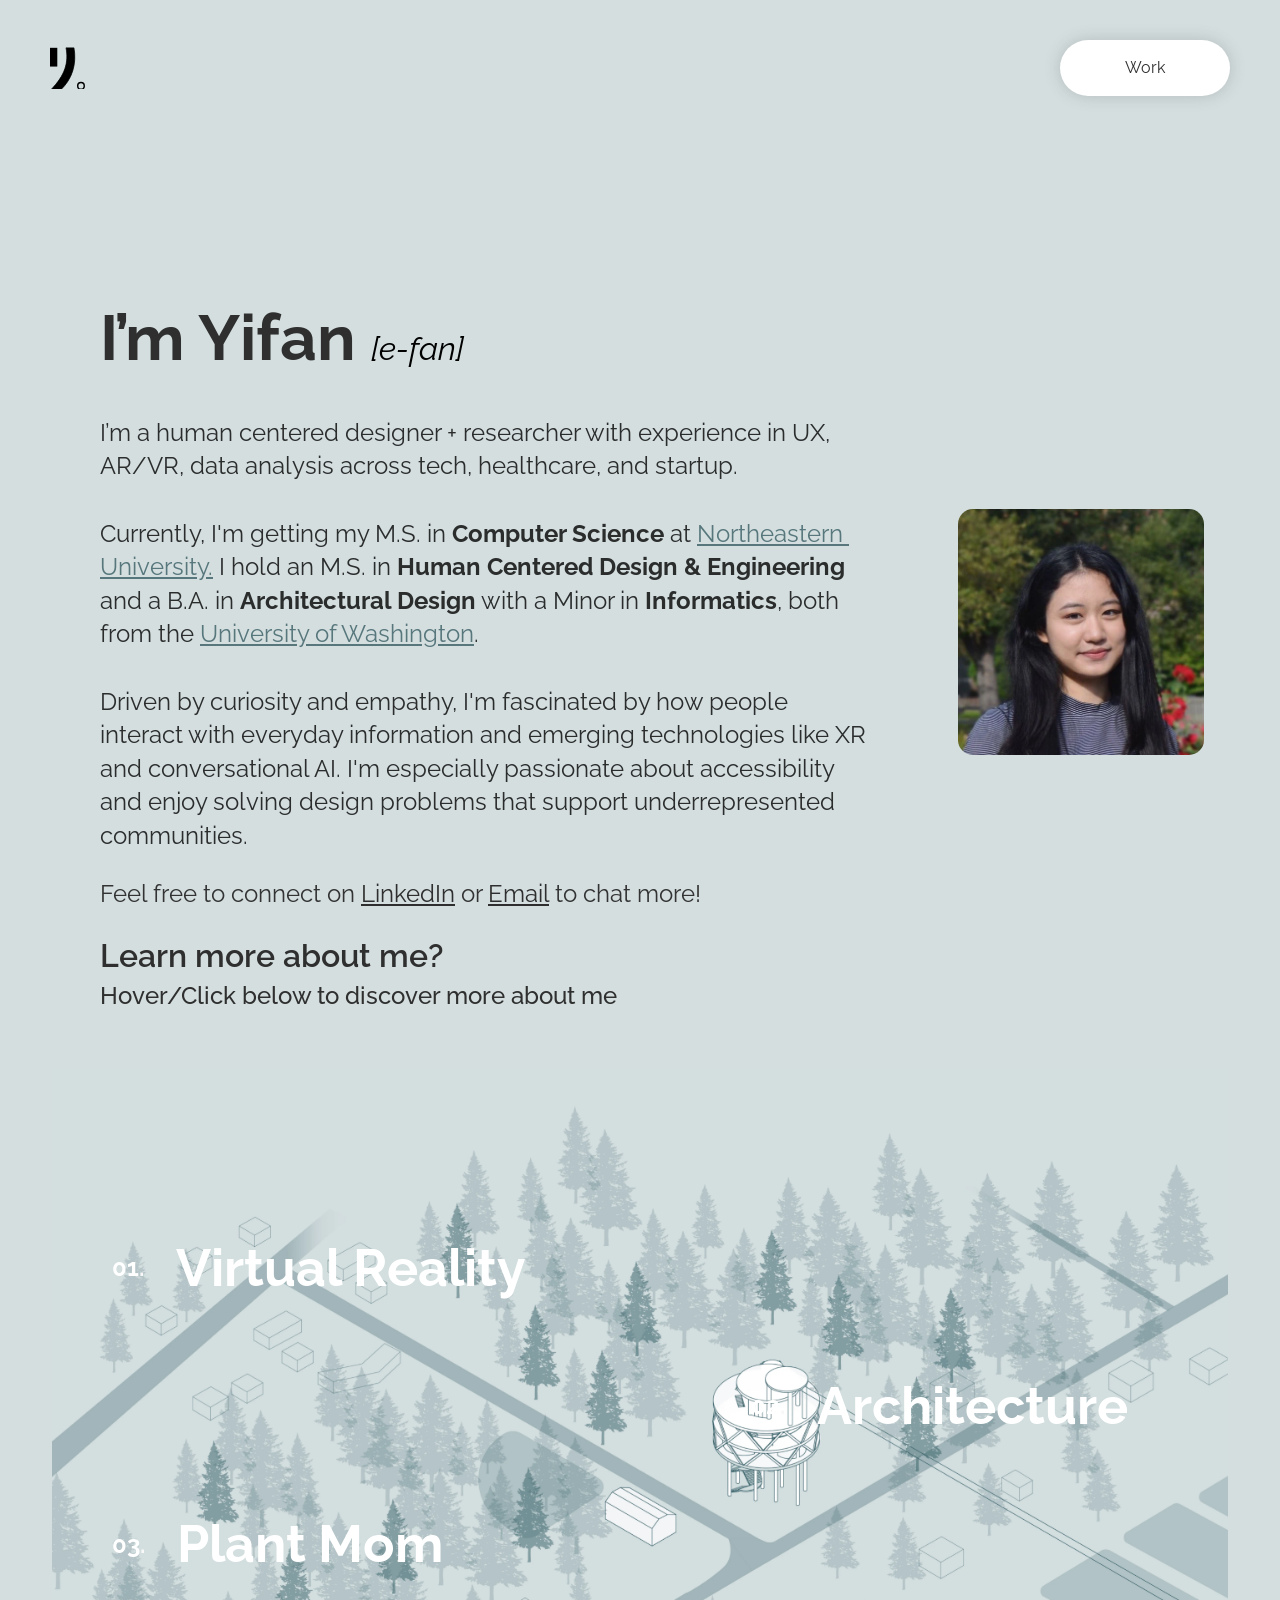
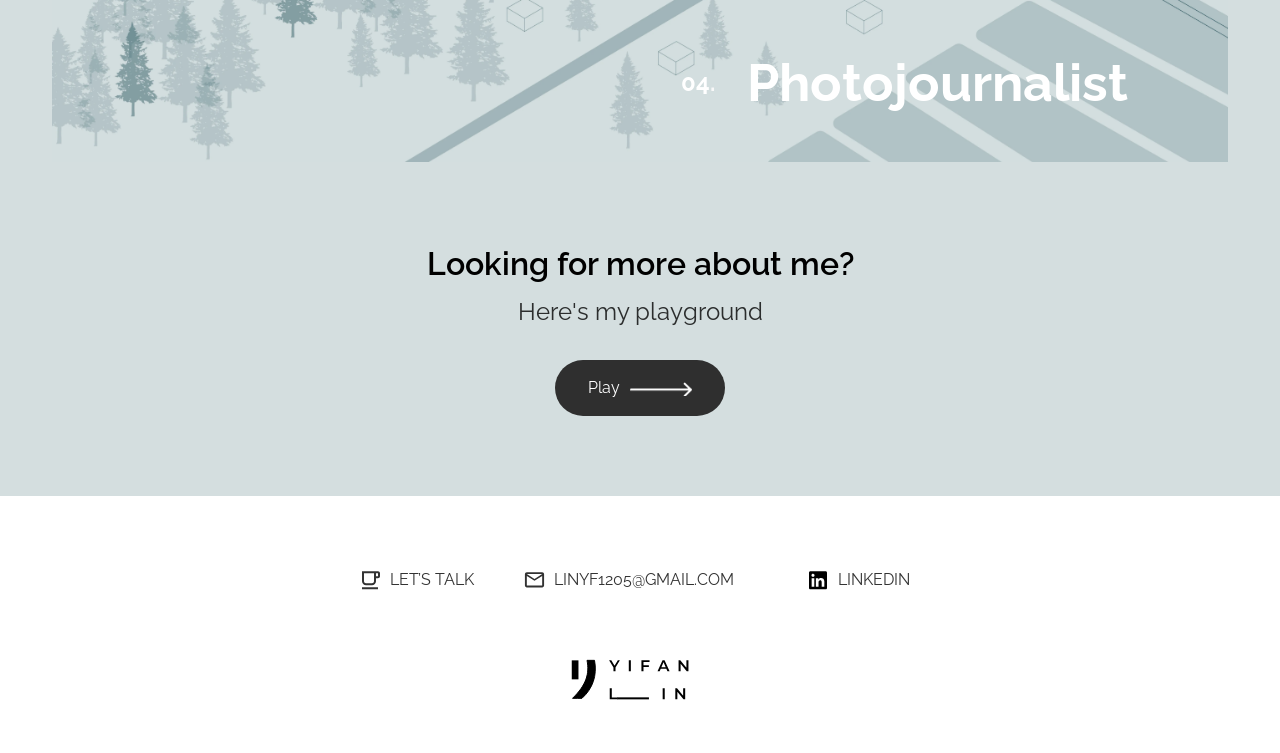
==== commit 7b5dbf31: "Remove resume links from navigation" ====
--- a/about-me/index.html
+++ b/about-me/index.html
@@ -1,11 +1,11 @@
 <!DOCTYPE html><html lang="en"><head><meta charset="utf-8"/><meta name="description" content="About Yifan Lin, a human centered designer and researcher working across UX, AR/VR, and data analysis."/><title>About Me</title><meta content="About Me" property="og:title"/><meta content="About Me" name="twitter:title"/><meta content="width=device-width, initial-scale=1" name="viewport"/><link href="../assets/css/portfolio.css" rel="stylesheet"/>
-<link href="../site.css" rel="stylesheet"/><link href="https://fonts.googleapis.com/css2?family=Raleway:wght@300;400;500;600;700;800&amp;family=Roboto:wght@300;400;500;700&amp;display=swap" rel="stylesheet"/><link rel="preconnect" href="https://fonts.googleapis.com"/><link rel="preconnect" href="https://fonts.gstatic.com" crossorigin/><link href="../assets/64f9a5094c0ef83f96128c89_Y_LOGO.webp" rel="shortcut icon" type="image/x-icon"/><link href="../assets/64f9a54ee02b05b13fe72a64_Y_LOGO_256x256.webp" rel="apple-touch-icon"/></head><body class="body-about-me"><div class="about-me---green"><div data-collapse="medium" role="banner" class="navbar-about-me w-nav"><div class="navbarcontainer-6 w-container"><div class="navbar-content-5"><a aboutme="" href="../" class="logo-link w-inline-block"><img width="48" height="58" alt="" src="../assets/64ebe89e82865eba714292a4_Vectors-Wrapper.svg" loading="lazy" class="about-me-logo"/></a><a href="../" class="link-block-4 w-inline-block"><div class="frame-107"><div class="frame-108"><div class="nav-bar-18">Work</div></div></div></a><div class="frame-109"><nav role="navigation" class="navbar-menu-7 w-nav-menu"><a href="../assets/67c9f34c71b7f6e28f238df1_UXD_Yifan%20Lin_Resume.pdf" target="_blank" class="nav-bar-7 w-nav-link"><div class="nav-bar-19">Resume</div></a></nav></div></div><div class="menu-button-3 w-nav-button" role="button" tabindex="0" aria-label="Toggle navigation" aria-expanded="false"><div class="icon w-icon-nav-menu"></div></div></div></div><div class="hero-section-5"><div class="container-9"><div class="_2-columns-9"><div class="column-23"><div class="heading-1">I’m Yifan <span class="quotes">[e-fan]</span></div><div class="heading-3">I’m a human centered designer + researcher with experience in UX, AR/VR, data analysis across tech, healthcare, and startup.<br/><br/>Currently, I&#x27;m getting my M.S. in <strong>Computer Science</strong> at <a href="https://www.khoury.northeastern.edu/" target="_blank" class="link university-link">Northeastern University.</a> I hold an M.S. in <strong>Human Centered Design &amp; Engineering</strong> and a B.A. in <strong>Architectural Design</strong> with a Minor in <strong>Informatics</strong>, both from the <a href="https://www.hcde.washington.edu/" target="_blank" class="link">University of Washington</a>. 
+<link href="../site.css" rel="stylesheet"/><link href="https://fonts.googleapis.com/css2?family=Raleway:wght@300;400;500;600;700;800&amp;family=Roboto:wght@300;400;500;700&amp;display=swap" rel="stylesheet"/><link rel="preconnect" href="https://fonts.googleapis.com"/><link rel="preconnect" href="https://fonts.gstatic.com" crossorigin/><link href="../assets/64f9a5094c0ef83f96128c89_Y_LOGO.webp" rel="shortcut icon" type="image/x-icon"/><link href="../assets/64f9a54ee02b05b13fe72a64_Y_LOGO_256x256.webp" rel="apple-touch-icon"/></head><body class="body-about-me"><div class="about-me---green"><div data-collapse="medium" role="banner" class="navbar-about-me w-nav"><div class="navbarcontainer-6 w-container"><div class="navbar-content-5"><a aboutme="" href="../" class="logo-link w-inline-block"><img width="48" height="58" alt="" src="../assets/64ebe89e82865eba714292a4_Vectors-Wrapper.svg" loading="lazy" class="about-me-logo"/></a><a href="../" class="link-block-4 w-inline-block"><div class="frame-107"><div class="frame-108"><div class="nav-bar-18">Work</div></div></div></a></div><div class="menu-button-3 w-nav-button" role="button" tabindex="0" aria-label="Toggle navigation" aria-expanded="false"><div class="icon w-icon-nav-menu"></div></div></div></div><div class="hero-section-5"><div class="container-9"><div class="_2-columns-9"><div class="column-23"><div class="heading-1">I’m Yifan <span class="quotes">[e-fan]</span></div><div class="heading-3">I’m a human centered designer + researcher with experience in UX, AR/VR, data analysis across tech, healthcare, and startup.<br/><br/>Currently, I&#x27;m getting my M.S. in <strong>Computer Science</strong> at <a href="https://www.khoury.northeastern.edu/" target="_blank" class="link university-link">Northeastern University.</a> I hold an M.S. in <strong>Human Centered Design &amp; Engineering</strong> and a B.A. in <strong>Architectural Design</strong> with a Minor in <strong>Informatics</strong>, both from the <a href="https://www.hcde.washington.edu/" target="_blank" class="link">University of Washington</a>.
 <br/>Driven by curiosity and empathy, I&#x27;m fascinated by how people interact with everyday information and emerging technologies like XR and conversational AI. I&#x27;m especially passionate about accessibility and enjoy solving design problems that support underrepresented communities.</div><div class="text-block-4">Feel free to connect on <a href="https://linkedin.com/in/linyifan" target="_blank" class="about-link">LinkedIn</a> or <a href="mailto:linyf1205@gmail.com" class="about-link">Email</a> to chat more!</div><div class="frame-110"><div class="heading-2">Learn more about me?</div><div class="text-10">Hover/Click below to discover more about me</div></div></div><img src="../assets/65d5eaf7c1f3f04f7484edc4_IMG_9746.webp" loading="lazy" width="331" height="331" alt="" srcset="../assets/65d5eaf7c1f3f04f7484edc4_IMG_9746-p-500.webp 500w, ../assets/65d5eaf7c1f3f04f7484edc4_IMG_9746-p-800.webp 800w, ../assets/65d5eaf7c1f3f04f7484edc4_IMG_9746.webp 962w" sizes="(max-width: 479px) 100vw, 331px" class="img_2866-5-1"/></div></div></div><div class="w-layout-blockcontainer about-me-map w-container"><div class="about-me-tree-bg"><div class="cta_component"><a href="../assets/64ffd690ebc41eeb72575435_smallvr.gif" id="w-node-_8823f308-08c4-b073-3240-29f8a6e6ccab-518aeafa" class="lightbox-link w-inline-block" target="_blank" rel="noopener"><div class="cta_link-text-small">01<span class="text-color-red">.</span></div><h2 class="cta_link-text">Virtual Reality</h2><div class="cta_link-image-wrapper clickable-off"><img src="../assets/64ffd690ebc41eeb72575435_smallvr.gif" loading="eager" alt="" class="cta_link-image"/></div></a><a id="w-node-_45501fff-e629-6563-f654-cb6fb6aebcaf-518aeafa" href="https://onedrawingchallenge.secure-platform.com/a/gallery/rounds/41/details/19331" target="_blank" class="cta_link-block w-inline-block"><div class="cta_link-text-small">02<span class="text-color-red">.</span></div><h2 class="cta_link-text">Architecture</h2><div class="cta_link-image-wrapper clickable-off"><img src="../assets/64ffe1aec1ed15f956752e50_Screen%20Shot%202022-02-18%20at%205.01.55%20AM.webp" loading="eager" width="800" sizes="(max-width: 767px) 100vw, (max-width: 991px) 728px, 800px" alt="" srcset="../assets/64ffe1aec1ed15f956752e50_Screen%20Shot%202022-02-18%20at%205.01.55%20AM-p-500.webp 500w, ../assets/64ffe1aec1ed15f956752e50_Screen%20Shot%202022-02-18%20at%205.01.55%20AM-p-800.webp 800w, ../assets/64ffe1aec1ed15f956752e50_Screen%20Shot%202022-02-18%20at%205.01.55%20AM-p-1080.webp 1080w, ../assets/64ffe1aec1ed15f956752e50_Screen%20Shot%202022-02-18%20at%205.01.55%20AM-p-1600.webp 1600w, ../assets/64ffe1aec1ed15f956752e50_Screen%20Shot%202022-02-18%20at%205.01.55%20AM-p-2000.webp 2000w, ../assets/64ffe1aec1ed15f956752e50_Screen%20Shot%202022-02-18%20at%205.01.55%20AM-p-2600.webp 2600w, ../assets/64ffe1aec1ed15f956752e50_Screen%20Shot%202022-02-18%20at%205.01.55%20AM.webp 2790w" class="cta_link-image"/></div></a><a href="../assets/64ffdf9bb59674f0a709128c_IMG_9020.webp" id="w-node-b349dc4d-cf89-dd9e-e6f2-d9e9ad537fea-518aeafa" class="lightbox-link w-inline-block" target="_blank" rel="noopener"><div class="cta_link-text-small">03<span class="text-color-red">.</span></div><h2 class="cta_link-text">Plant Mom</h2><div class="cta_link-image-wrapper clickable-off"><img src="../assets/64ffe0e2efaa1fc9928c4b21_IMG_9020.webp" loading="eager" width="600" sizes="(max-width: 767px) 100vw, 600px" alt="" srcset="../assets/64ffe0e2efaa1fc9928c4b21_IMG_9020-p-500.webp 500w, ../assets/64ffe0e2efaa1fc9928c4b21_IMG_9020-p-800.webp 800w, ../assets/64ffe0e2efaa1fc9928c4b21_IMG_9020-p-1080.webp 1080w, ../assets/64ffe0e2efaa1fc9928c4b21_IMG_9020.webp 1086w" class="cta_link-image"/></div></a><a id="w-node-_45501fff-e629-6563-f654-cb6fb6aebcc1-518aeafa" href="https://www.dailyuw.com/image_3ad8f29e-95ba-11eb-ade6-17fcb3d812e6.html" target="_blank" class="cta_link-block w-inline-block"><div class="cta_link-text-small">04<span class="text-color-red">.</span></div><h2 class="cta_link-text">Photojournalist</h2><div class="cta_link-image-wrapper clickable-off"><img src="../assets/64ffe5ac1cb26c8b2ae9ec4e_daily%20photo%202.webp" loading="eager" width="600" sizes="(max-width: 767px) 100vw, 600px" alt="" srcset="../assets/64ffe5ac1cb26c8b2ae9ec4e_daily%20photo%202-p-500.webp 500w, ../assets/64ffe5ac1cb26c8b2ae9ec4e_daily%20photo%202-p-800.webp 800w, ../assets/64ffe5ac1cb26c8b2ae9ec4e_daily%20photo%202-p-1080.webp 1080w, ../assets/64ffe5ac1cb26c8b2ae9ec4e_daily%20photo%202.webp 1100w" class="cta_link-image"/></div></a><div class="cta_hover-css w-embed"><style>
 
 /* Prevents hover states from being used on Tablet & Mobile */
 @media only screen and (min-width: 992px) {
 
-/* Makes all text inside component black. 
+/* Makes all text inside component black.
 Change the color of the text here, instead of on Webflow for this to work */
 .cta_component a {
 	color: #ffffff;
@@ -26,4 +26,4 @@
 }
 
 </style></div></div></div></div><div class="explore-4"><div class="exploremore-column"><div class="heading-2-explore"><div class="exploremore-column moveup-text"><span class="heading-2-explore">Looking for more about me?
-</span><span class="heading-3">Here&#x27;s my playground</span></div></div></div><a href="../play/" class="playwork-link w-inline-block"><div class="frame-75 moveup-text"><div class="nav-bar-8">Play</div><img src="../assets/64ec61a36655dce9e0ce12b2_Arrow-9-2.webp" loading="lazy" width="62" height="14.7619047164917" alt="" class="arrow-9-2"/></div></a></div></div><div class="footer"><div class="_2-columns-3"><div class="column-5"><a href="https://linkedin.com/in/linyifan" target="_blank" class="lets-talk-link w-inline-block"><div class="frame-28"><img src="../assets/64ebe8a3620be5bd803b1869_Vectors-Wrapper.svg" loading="lazy" width="24" height="24" alt="" class="vectors-wrapper-4"/><div class="nav-bar-5">LET’S TALK</div></div></a></div><div class="column-6"><a href="mailto:linyf1205@gmail.com" class="email-link w-inline-block"><div class="frame-28"><img src="../assets/64ebe8a4803f104e4a681150_Vectors-Wrapper.svg" loading="lazy" width="24" height="24" alt="" class="vectors-wrapper-4"/><div class="nav-bar-5">LINYF1205@GMAIL.COM</div></div></a></div><div class="column-7"><a href="https://linkedin.com/in/linyifan" target="_blank" class="linkedin-link w-inline-block"><div class="frame-30"><img src="../assets/64ebe8a4256f5c34703fa2f7_Vectors-Wrapper.svg" loading="lazy" width="24" height="24" alt="" class="vectors-wrapper-4"/><div class="nav-bar-5">LINKEDIN</div></div></a></div></div><div class="div-block-2"><img src="../assets/64ebe8a55052b71c352c5f48_Vectors-Wrapper.svg" loading="lazy" width="139" height="52" alt="" class="vectors-wrapper-5"/></div></div><script src="../site.js" defer></script></body></html>+</span><span class="heading-3">Here&#x27;s my playground</span></div></div></div><a href="../play/" class="playwork-link w-inline-block"><div class="frame-75 moveup-text"><div class="nav-bar-8">Play</div><img src="../assets/64ec61a36655dce9e0ce12b2_Arrow-9-2.webp" loading="lazy" width="62" height="14.7619047164917" alt="" class="arrow-9-2"/></div></a></div></div><div class="footer"><div class="_2-columns-3"><div class="column-5"><a href="https://linkedin.com/in/linyifan" target="_blank" class="lets-talk-link w-inline-block"><div class="frame-28"><img src="../assets/64ebe8a3620be5bd803b1869_Vectors-Wrapper.svg" loading="lazy" width="24" height="24" alt="" class="vectors-wrapper-4"/><div class="nav-bar-5">LET’S TALK</div></div></a></div><div class="column-6"><a href="mailto:linyf1205@gmail.com" class="email-link w-inline-block"><div class="frame-28"><img src="../assets/64ebe8a4803f104e4a681150_Vectors-Wrapper.svg" loading="lazy" width="24" height="24" alt="" class="vectors-wrapper-4"/><div class="nav-bar-5">LINYF1205@GMAIL.COM</div></div></a></div><div class="column-7"><a href="https://linkedin.com/in/linyifan" target="_blank" class="linkedin-link w-inline-block"><div class="frame-30"><img src="../assets/64ebe8a4256f5c34703fa2f7_Vectors-Wrapper.svg" loading="lazy" width="24" height="24" alt="" class="vectors-wrapper-4"/><div class="nav-bar-5">LINKEDIN</div></div></a></div></div><div class="div-block-2"><img src="../assets/64ebe8a55052b71c352c5f48_Vectors-Wrapper.svg" loading="lazy" width="139" height="52" alt="" class="vectors-wrapper-5"/></div></div><script src="../site.js" defer></script></body></html>
--- a/site.css
+++ b/site.css
@@ -2,6 +2,55 @@
 img {
   max-width: 100%;
   height: auto;
+}
+
+*,
+*::before,
+*::after {
+  box-sizing: border-box;
+}
+
+html {
+  scroll-behavior: smooth;
+  -webkit-text-size-adjust: 100%;
+}
+
+body {
+  overflow-x: hidden;
+}
+
+/* Keep the homepage project thumbnails aligned in a shared 600 × 380 frame. */
+.work-section .project-card > .link-block-work {
+  flex: 1 1 50%;
+  width: min(100%, 600px);
+  min-width: 0;
+}
+
+.work-section .project-img-shadow,
+.work-section .project-img-shadow-2,
+.work-section .data-viz-cover,
+.work-section .alexa-cover,
+.work-section .vectors-wrapper-2 {
+  width: 100%;
+  aspect-ratio: 30 / 19;
+  height: auto;
+  overflow: hidden;
+  border-radius: 20px;
+}
+
+.work-section .project-img-shadow img,
+.work-section .project-img-shadow-2 img,
+.work-section .data-viz-cover img,
+.work-section .alexa-cover img {
+  display: block;
+  width: 100%;
+  height: 100%;
+  object-fit: cover;
+}
+
+.work-section .vectors-wrapper-2 {
+  display: block;
+  object-fit: cover;
 }
 
 [role="button"].w-nav-button {
@@ -34,6 +83,227 @@
   }
 }
 
+@media screen and (max-width: 767px) {
+  .w-container,
+  .container,
+  [class*="project-container"] {
+    max-width: 100%;
+  }
+
+  .projects {
+    padding: 2rem 1.25rem;
+  }
+
+  .project-card,
+  .project-card-dark {
+    gap: 1.5rem;
+    padding: 2rem 0;
+  }
+
+  .work-section .project-card > .link-block-work {
+    flex: 0 1 auto;
+    width: 100%;
+    max-width: 600px;
+    align-self: stretch;
+  }
+
+  .work-section .project-img-shadow {
+    position: relative;
+    display: block;
+  }
+
+  .work-section .project-img-shadow .premera-cover-2 {
+    display: block;
+    width: 100%;
+    height: 100%;
+    object-fit: cover;
+    object-position: center;
+  }
+
+  .project-card-title,
+  .project-card-textbox,
+  .project-card-dark .frame-83,
+  .project-summary .column-16 {
+    width: 100%;
+    max-width: 100%;
+    margin-left: 0;
+    margin-right: 0;
+  }
+
+  .project-summary {
+    padding: 2rem 1.25rem;
+  }
+
+  ._4-columns,
+  ._4-columns-2,
+  ._4-columns-3 {
+    width: 100%;
+    max-width: 100%;
+    grid-template-columns: repeat(2, minmax(0, 1fr));
+  }
+
+  .paragraph-work,
+  .heading-3,
+  .frame-102,
+  .frame-127,
+  .frame-132,
+  .dj-hmw {
+    width: 100%;
+    max-width: 100%;
+  }
+
+  .paragraph-work,
+  .quotes,
+  .quotes-2,
+  .notes-2,
+  .heading-1,
+  .heading-2,
+  .heading-3,
+  .heading-2-next,
+  .heading-3-next {
+    overflow-wrap: anywhere;
+    white-space: normal;
+  }
+
+  .footer,
+  .footer-dark {
+    padding: 2rem 1.25rem;
+  }
+
+  ._2-columns-3,
+  ._2-columns-5,
+  ._2-columns-8 {
+    width: 100%;
+    height: auto;
+    flex-direction: column;
+    align-items: flex-start;
+    gap: 1rem;
+  }
+
+  .column-5,
+  .column-6,
+  .column-7,
+  .column-10,
+  .column-11,
+  .column-12,
+  .column-20,
+  .column-21,
+  .column-22 {
+    width: 100%;
+    height: auto;
+    align-items: flex-start;
+  }
+
+  .quotes {
+    white-space: normal;
+  }
+}
+
+@media screen and (max-width: 479px) {
+  .navbarcontainer-3,
+  .navbarcontainer-4 {
+    position: relative;
+    width: 100%;
+    min-height: 76px;
+    padding: 0.75rem 1rem;
+  }
+
+  .navbar-content-3,
+  .navbar-content-4,
+  .navbar-content-5 {
+    width: 100%;
+    min-height: 52px;
+    flex-direction: row;
+    justify-content: flex-start;
+    gap: 1.25rem;
+  }
+
+  .navbar-content-3 > a,
+  .navbar-content-4 > a,
+  .navbar-content-5 > a,
+  .vectors-wrapper-6,
+  .vectors-wrapper-18,
+  .about-me-logo {
+    margin: 0;
+  }
+
+  .frame-35,
+  .frame-79,
+  .frame-93,
+  .frame-107 {
+    margin: 0;
+    gap: 1rem;
+  }
+
+  .w-nav-button {
+    position: absolute;
+    top: 0.75rem;
+    right: 1rem;
+    z-index: 1001;
+    display: flex;
+    min-width: 44px;
+    min-height: 44px;
+    align-items: center;
+    justify-content: center;
+    padding: 0.5rem;
+  }
+
+  .navbar-menu-3,
+  .navbar-menu-4 {
+    margin: 0;
+  }
+
+  .w-nav[data-collapse="medium"] .w-nav-menu.is-open {
+    right: 1rem;
+    left: 1rem;
+    min-width: 0;
+  }
+
+  .w-nav-menu.is-open .w-nav-link,
+  .w-nav-menu.is-open .nav-bar-15,
+  .w-nav-menu.is-open .nav-bar-7,
+  .w-nav-menu.is-open .nav-bar-7-dark {
+    min-height: 44px;
+    color: #222;
+  }
+
+  .project-card-title {
+    text-align: left;
+    align-items: flex-start;
+  }
+
+  .project-card-textbox {
+    text-align: left;
+  }
+
+  .project-summary ._4-columns {
+    gap: 1rem;
+  }
+
+  .picture {
+    max-width: 100%;
+  }
+
+  .cta_link-block {
+    margin-left: 0;
+  }
+
+  .ipg-cover-1 {
+    margin-top: 0;
+    margin-bottom: 0;
+  }
+
+  .leqvio-quotes-content-2 {
+    width: 100%;
+    max-width: 100%;
+  }
+
+  .column-next {
+    width: 100%;
+    padding: 0 1.25rem;
+  }
+}
+
 @media (prefers-reduced-motion: reduce) {
   *,
   *::before,
